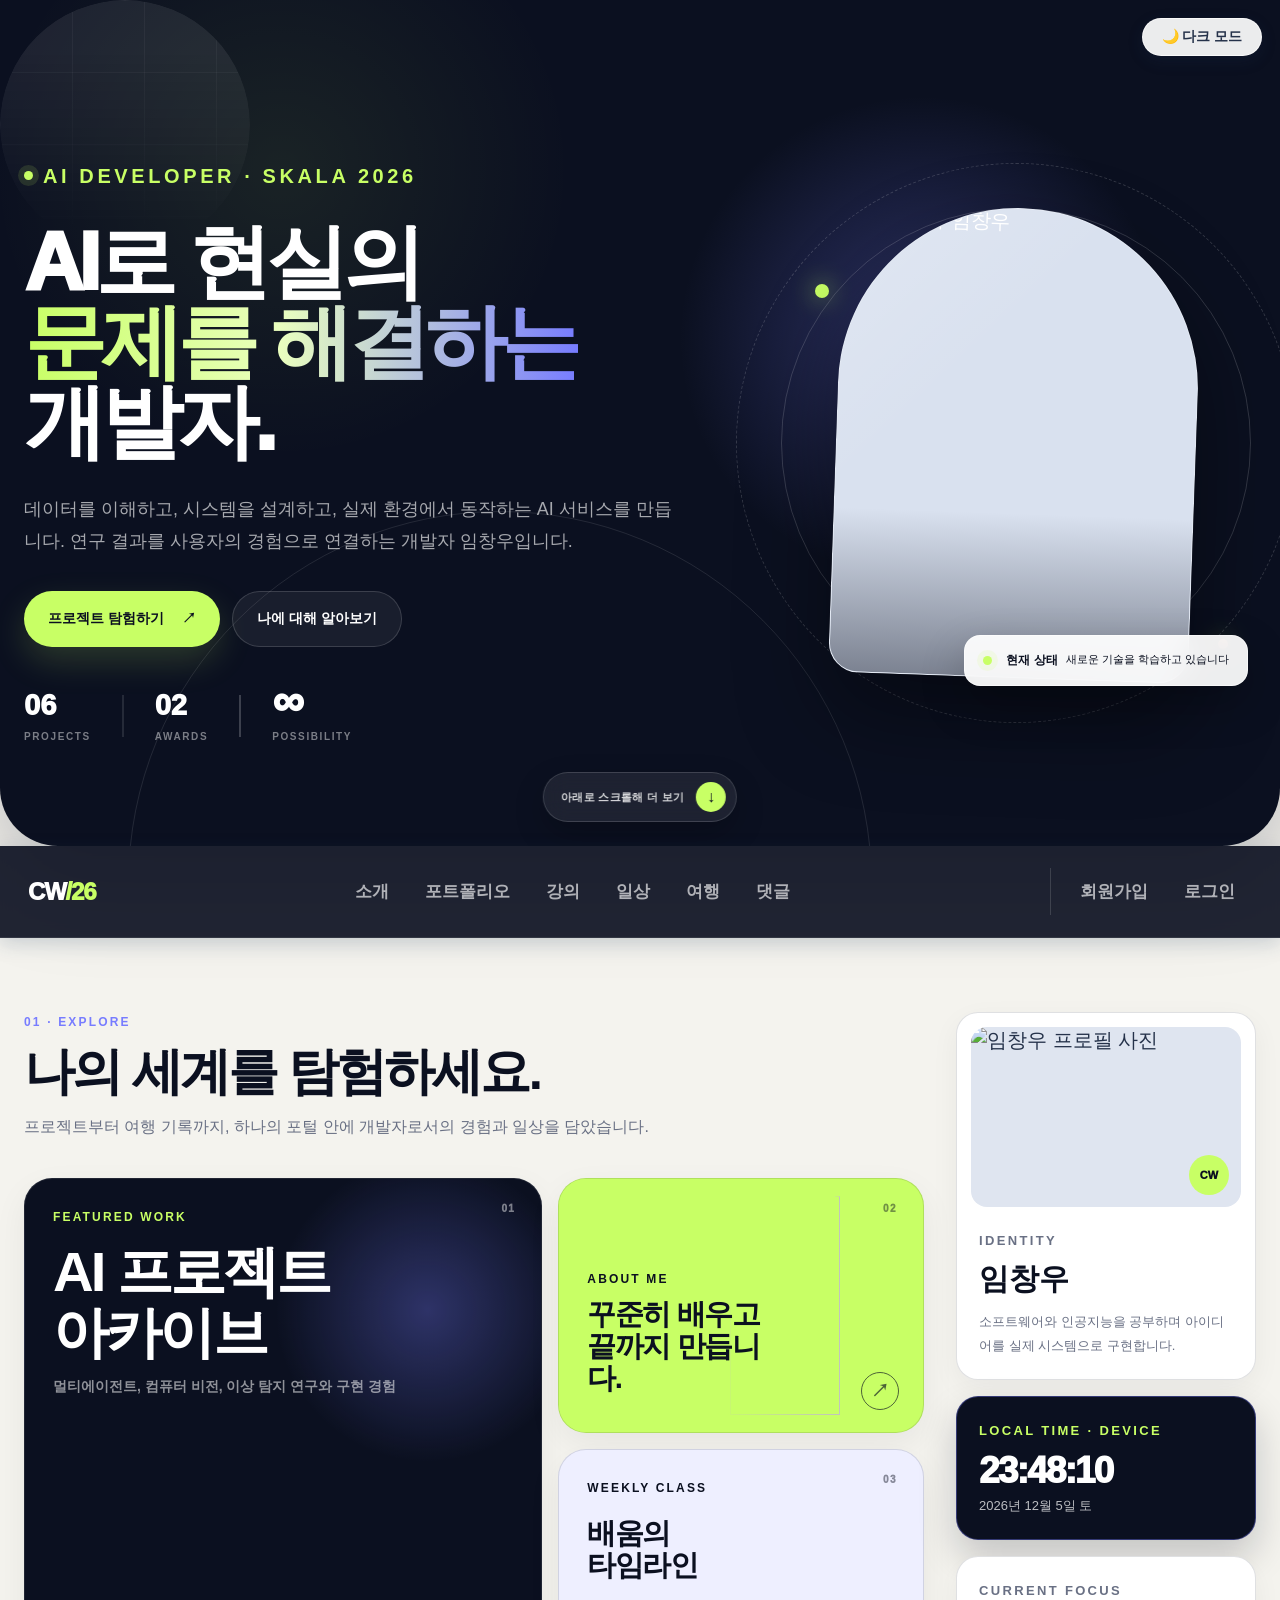
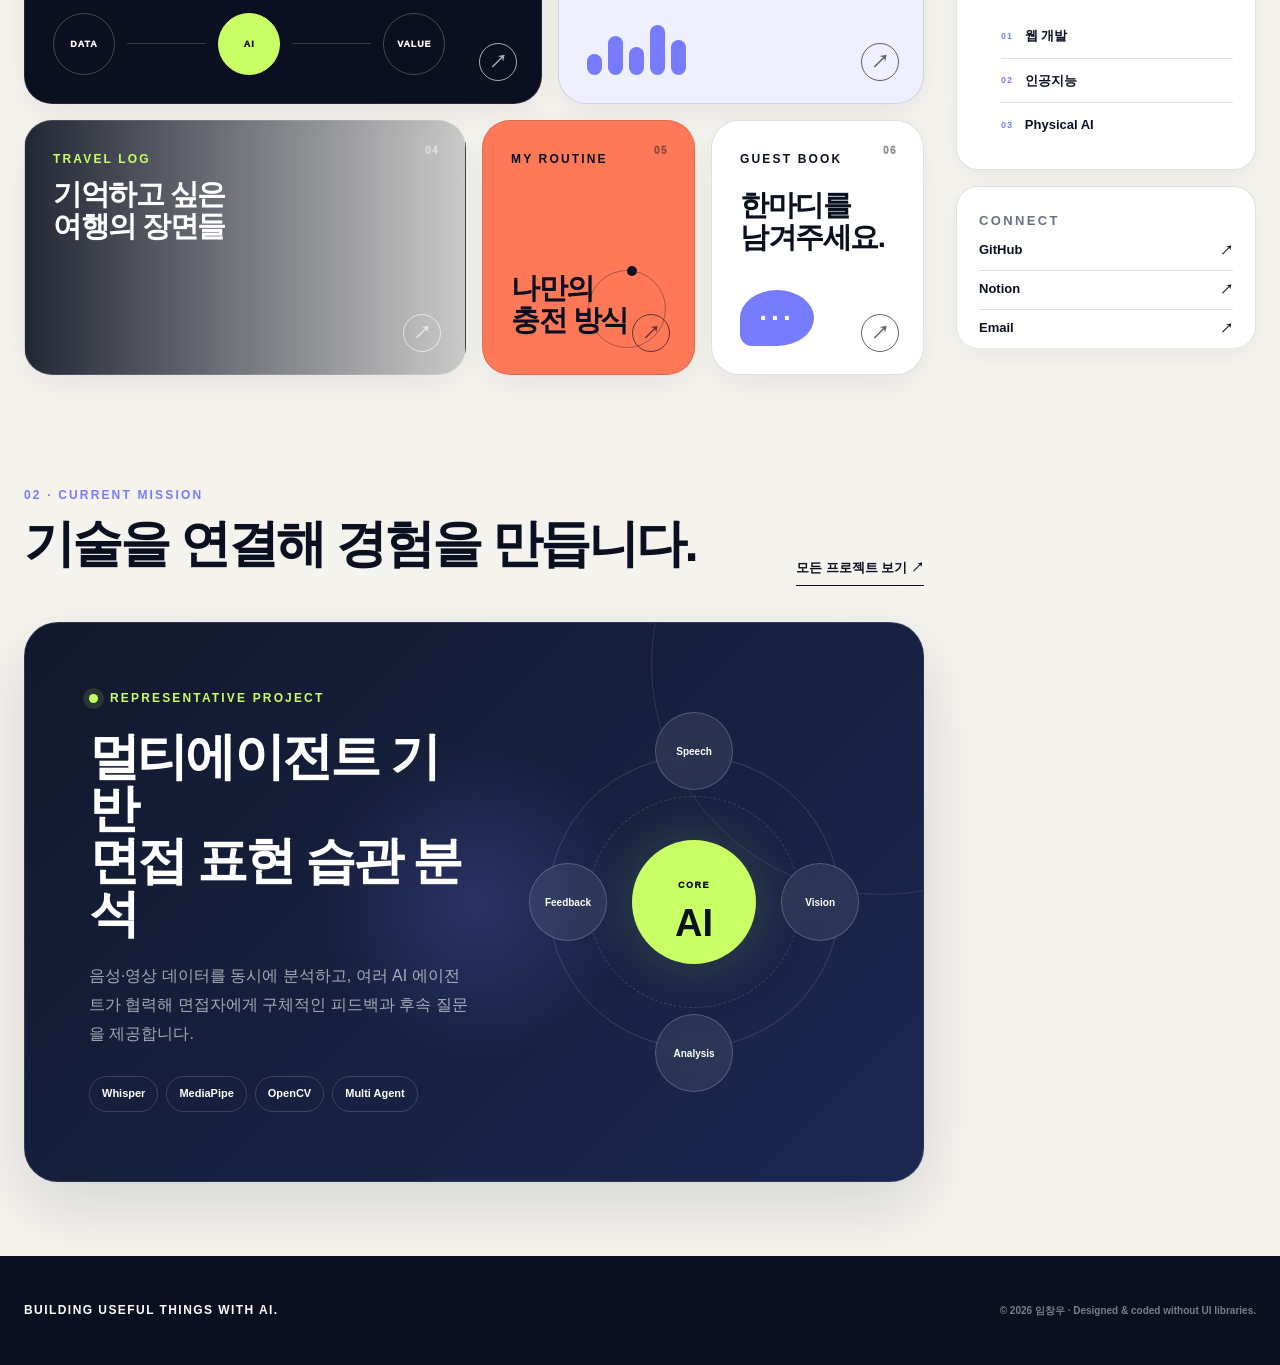
==== index.html @ 4e699758 "대대적인 디자인 수정" ====
<!DOCTYPE html>
<html lang="ko">
<head>
    <meta charset="UTF-8">
    <meta
        name="viewport"
        content="width=device-width, initial-scale=1.0"
    >

    <meta
        name="description"
        content="AI와 소프트웨어 기술로 현실의 문제를 해결하는 개발자 임창우의 개인 포털"
    >

    <title>임창우 | AI Developer Portal</title>

    <link rel="stylesheet" href="css/style.css">
    <link rel="stylesheet" href="css/showcase.css">
</head>

<body class="site-page home-page mission-home">
    <a class="skip-link" href="#mainContent">
        본문으로 바로가기
    </a>

    <div
        class="scroll-progress"
        id="scrollProgress"
        aria-hidden="true"
    ></div>

    <header class="mission-hero" id="top">
        <button
            type="button"
            id="themeToggleButton"
            class="theme-toggle-button"
            aria-label="다크 모드 전환"
        >
            🌙 다크 모드
        </button>

        <div class="mission-hero-grid">
            <div class="mission-hero-copy" data-reveal>
                <p class="mission-kicker">
                    <span class="status-dot" aria-hidden="true"></span>
                    AI Developer · SKALA 2026
                </p>

                <h1>
                    AI로 현실의<br>
                    <span>문제를 해결하는</span><br>
                    개발자.
                </h1>

                <p class="mission-hero-description">
                    데이터를 이해하고, 시스템을 설계하고,
                    실제 환경에서 동작하는 AI 서비스를 만듭니다.
                    연구 결과를 사용자의 경험으로 연결하는 개발자 임창우입니다.
                </p>

                <div class="mission-actions">
                    <a class="mission-button mission-button-primary" href="portfolio.html">
                        프로젝트 탐험하기
                        <span aria-hidden="true">↗</span>
                    </a>

                    <a class="mission-button mission-button-ghost" href="myProfile.html">
                        나에 대해 알아보기
                    </a>
                </div>

                <dl class="mission-metrics" aria-label="포트폴리오 주요 수치">
                    <div>
                        <dt>06</dt>
                        <dd>Projects</dd>
                    </div>
                    <div>
                        <dt>02</dt>
                        <dd>Awards</dd>
                    </div>
                    <div>
                        <dt>∞</dt>
                        <dd>Possibility</dd>
                    </div>
                </dl>
            </div>

            <figure class="mission-visual" data-reveal>
                <div class="orbit orbit-one" aria-hidden="true"></div>
                <div class="orbit orbit-two" aria-hidden="true"></div>

                <div class="mission-photo-frame">
                    <span class="photo-index" aria-hidden="true">CW / 26</span>
                    <img
                        src="media/myphoto.jpeg"
                        alt="AI 개발자 임창우"
                    >
                </div>

                <figcaption class="mission-status-card">
                    <span class="status-dot" aria-hidden="true"></span>
                    <span>
                        <strong>현재 상태</strong>
                        새로운 기술을 학습하고 있습니다
                    </span>
                </figcaption>
            </figure>
        </div>

        <a class="mission-scroll-cue" href="#mainContent">
            <span>아래로 스크롤해 더 보기</span>
            <i aria-hidden="true"></i>
        </a>
    </header>

    <nav class="mission-nav" aria-label="주요 페이지 메뉴">
        <a class="mission-brand" href="#top" aria-label="메인 화면으로 이동">
            CW<span>/26</span>
        </a>

        <div class="mission-nav-links">
            <a href="myProfile.html">소개</a>
            <a href="portfolio.html">포트폴리오</a>
            <a href="myClass.html">강의</a>
            <a href="myHoliday.html">일상</a>
            <a href="myTrip.html">여행</a>
            <a href="comments.html">댓글</a>
        </div>

        <div class="auth-menu">
            <a href="signUp.html" id="signupLink">
                회원가입
            </a>

            <a href="login.html" id="loginLink">
                로그인
            </a>

            <button type="button" id="logoutButton" hidden>
                로그아웃
            </button>
        </div>
    </nav>

    <div class="layout mission-layout" id="mainContent">
        <main class="main-content">
            <section class="mission-section" data-reveal>
                <div class="mission-section-heading">
                    <p class="section-label">01 · EXPLORE</p>
                    <h2>나의 세계를 탐험하세요.</h2>
                    <p>
                        프로젝트부터 여행 기록까지, 하나의 포털 안에
                        개발자로서의 경험과 일상을 담았습니다.
                    </p>
                </div>

                <div class="bento-grid">
                    <a
                        class="bento-card bento-project"
                        href="portfolio.html"
                        data-spotlight
                    >
                        <span class="bento-number">01</span>
                        <div>
                            <p class="bento-label">Featured Work</p>
                            <h3>AI 프로젝트<br>아카이브</h3>
                            <p>
                                멀티에이전트, 컴퓨터 비전,
                                이상 탐지 연구와 구현 경험
                            </p>
                        </div>

                        <div class="system-flow" aria-hidden="true">
                            <span>DATA</span>
                            <i></i>
                            <span>AI</span>
                            <i></i>
                            <span>VALUE</span>
                        </div>

                        <span class="bento-arrow" aria-hidden="true">↗</span>
                    </a>

                    <a
                        class="bento-card bento-profile"
                        href="myProfile.html"
                        data-spotlight
                    >
                        <span class="bento-number">02</span>
                        <img src="media/myphoto.jpeg" alt="" aria-hidden="true">
                        <div class="bento-profile-copy">
                            <p class="bento-label">About Me</p>
                            <h3>꾸준히 배우고<br>끝까지 만듭니다.</h3>
                        </div>
                        <span class="bento-arrow" aria-hidden="true">↗</span>
                    </a>

                    <a
                        class="bento-card bento-class"
                        href="myClass.html"
                        data-spotlight
                    >
                        <span class="bento-number">03</span>
                        <p class="bento-label">Weekly Class</p>
                        <h3>배움의<br>타임라인</h3>
                        <span class="mini-schedule" aria-hidden="true">
                            <i></i><i></i><i></i><i></i><i></i>
                        </span>
                        <span class="bento-arrow" aria-hidden="true">↗</span>
                    </a>

                    <a
                        class="bento-card bento-trip"
                        href="myTrip.html"
                        data-spotlight
                    >
                        <span class="bento-number">04</span>
                        <div>
                            <p class="bento-label">Travel Log</p>
                            <h3>기억하고 싶은<br>여행의 장면들</h3>
                        </div>
                        <span class="bento-arrow" aria-hidden="true">↗</span>
                    </a>

                    <a
                        class="bento-card bento-holiday"
                        href="myHoliday.html"
                        data-spotlight
                    >
                        <span class="bento-number">05</span>
                        <p class="bento-label">My Routine</p>
                        <h3>나만의<br>충전 방식</h3>
                        <span class="routine-orbit" aria-hidden="true"></span>
                        <span class="bento-arrow" aria-hidden="true">↗</span>
                    </a>

                    <a
                        class="bento-card bento-comments"
                        href="comments.html"
                        data-spotlight
                    >
                        <span class="bento-number">06</span>
                        <p class="bento-label">Guest Book</p>
                        <h3>한마디를<br>남겨주세요.</h3>
                        <span class="comment-bubble" aria-hidden="true">···</span>
                        <span class="bento-arrow" aria-hidden="true">↗</span>
                    </a>
                </div>
            </section>

            <section class="mission-section" data-reveal>
                <div class="mission-section-heading mission-heading-row">
                    <div>
                        <p class="section-label">02 · CURRENT MISSION</p>
                        <h2>기술을 연결해 경험을 만듭니다.</h2>
                    </div>

                    <a class="text-link" href="portfolio.html">
                        모든 프로젝트 보기 ↗
                    </a>
                </div>

                <article class="mission-project" data-spotlight>
                    <div class="mission-project-copy">
                        <div class="project-state">
                            <span class="status-dot" aria-hidden="true"></span>
                            REPRESENTATIVE PROJECT
                        </div>

                        <h3>멀티에이전트 기반<br>면접 표현 습관 분석</h3>

                        <p>
                            음성·영상 데이터를 동시에 분석하고,
                            여러 AI 에이전트가 협력해 면접자에게
                            구체적인 피드백과 후속 질문을 제공합니다.
                        </p>

                        <ul class="mission-tags" aria-label="사용 기술">
                            <li>Whisper</li>
                            <li>MediaPipe</li>
                            <li>OpenCV</li>
                            <li>Multi Agent</li>
                        </ul>
                    </div>

                    <div class="agent-map" aria-label="멀티에이전트 처리 과정">
                        <div class="agent-core">
                            <span>CORE</span>
                            <strong>AI</strong>
                        </div>
                        <div class="agent-node agent-speech">Speech</div>
                        <div class="agent-node agent-vision">Vision</div>
                        <div class="agent-node agent-analysis">Analysis</div>
                        <div class="agent-node agent-feedback">Feedback</div>
                    </div>
                </article>
            </section>
        </main>

        <aside class="sidebar mission-sidebar">
            <section class="identity-card" data-reveal>
                <div class="identity-top">
                    <img src="media/myphoto.jpeg" alt="임창우 프로필 사진">
                    <span class="identity-badge">CW</span>
                </div>
                <p class="section-label">IDENTITY</p>
                <h2>임창우</h2>
                <p>
                    소프트웨어와 인공지능을 공부하며
                    아이디어를 실제 시스템으로 구현합니다.
                </p>
            </section>

            <section id="loginUserInfo" class="login-status-card" hidden>
                <p class="section-label">SIGNED IN</p>
                <p>
                    <strong id="userEmail"></strong>님,<br>
                    다시 만나 반갑습니다.
                </p>
            </section>

            <section class="live-card" data-reveal>
                <p class="section-label">LOCAL TIME · DEVICE</p>
                <time id="missionClock" datetime="">--:--:--</time>
                <p id="missionDate">대한민국 광주광역시</p>
            </section>

            <section class="focus-card" data-reveal>
                <p class="section-label">CURRENT FOCUS</p>
                <ul>
                    <li><span>01</span> 웹 개발</li>
                    <li><span>02</span> 인공지능</li>
                    <li><span>03</span> Physical AI</li>
                </ul>
            </section>

            <section class="mission-links" data-reveal>
                <p class="section-label">CONNECT</p>
                <a
                    href="https://github.com/w-000000"
                    target="_blank"
                    rel="noopener noreferrer"
                >
                    GitHub <span aria-hidden="true">↗</span>
                </a>
                <a
                    href="https://www.notion.so/"
                    target="_blank"
                    rel="noopener noreferrer"
                >
                    Notion <span aria-hidden="true">↗</span>
                </a>
                <a href="mailto:cwoo6115@jbnu.ac.kr">
                    Email <span aria-hidden="true">↗</span>
                </a>
            </section>
        </aside>
    </div>

    <footer class="mission-footer">
        <p>BUILDING USEFUL THINGS WITH AI.</p>
        <p>
            <small>© 2026 임창우 · Designed &amp; coded without UI libraries.</small>
        </p>
    </footer>

    <script type="module" src="js/auth-menu.js"></script>
    <script type="module" src="js/theme.js"></script>
    <script src="js/showcase.js" defer></script>
</body>
</html>
---- css/style.css ----
/* 1. 기본 설정 */
* {
    box-sizing: border-box;
}

html {
    scroll-behavior: smooth;
}

body {
    margin: 0;
    font-size: 20px;
    color: #25324a;
    font-family: Arial, Helvetica, sans-serif;
    background: #eef4fb;
}

p, li, dt, dd {
    line-height: 1.8;
}

a {
    color: #315b91;
    font-weight: bold;
    text-decoration: none;
}

a:hover {
    color: #e06b45;
    text-decoration: underline;
}

img {
    display: block;
    max-width: 100%;
    height: auto;
}

audio, video {
    display: block;
    width: 100%;
}

figure {
    margin: 0;
}

figcaption {
    text-align: center;
}

/* 2. 모든 페이지 공통 디자인 */
.site-page {
    position: relative;
    min-height: 100vh;
    overflow-x: hidden;
    background:
    radial-gradient(circle at 10% 20%, rgba(146,184,226,.22), transparent 28%),
    radial-gradient(circle at 88% 32%, rgba(255,214,153,.16), transparent 25%),
    linear-gradient(180deg, #eef4fb, #f8fbff);
}

.site-page::before, .site-page::after {
    position: fixed;
    z-index: -1;
    content: "";
    border-radius: 50%;
    filter: blur(12px);
}

.site-page::before {
    top: 170px;
    left: -130px;
    width: 340px;
    height: 340px;
    background: rgba(76,126,184,.11);
}

.site-page::after {
    right: -110px;
    bottom: 100px;
    width: 300px;
    height: 300px;
    background: rgba(255,190,105,.1);
}

.site-page > header {
    position: relative;
    overflow: hidden;
    padding: 58px 20px 48px;
    color: white;
    text-align: center;
    background: linear-gradient(135deg, #284f80, #3e70a9 55%, #6b97c7);
}

.site-page > header::before, .site-page > header::after {
    position: absolute;
    content: "";
    border-radius: 50%;
}

.site-page > header::before {
    top: -90px;
    right: 8%;
    width: 250px;
    height: 250px;
    background: rgba(255,255,255,.08);
}

.site-page > header::after {
    bottom: -120px;
    left: 10%;
    width: 300px;
    height: 300px;
    border: 35px solid rgba(255,255,255,.06);
}

.site-page > header h1 {
    position: relative;
    z-index: 1;
    display: inline-block;
    margin: 0 0 14px;
    color: white;
    font-size: clamp(32px, 4vw, 50px);
    letter-spacing: 2px;
    transform: perspective(800px) rotateX(4deg) rotateY(-4deg);
    text-shadow: 2px 2px 0 rgba(18,54,96,.35), 4px 4px 0 rgba(18,54,96,.2), 7px 7px 16px rgba(18,54,96,.3);
}

.site-page > header p {
    position: relative;
    z-index: 1;
    max-width: 1000px;
    margin: 0 auto;
    color: rgba(255,255,255,.92);
    font-size: 21px;
}

.site-page > main {
    width: 1000px;
    max-width: calc(100% - 40px);
    margin: 45px auto;
    padding: 38px;
    background: rgba(255,255,255,.96);
    border: 1px solid rgba(157,183,211,.35);
    border-radius: 22px;
    box-shadow: 0 18px 45px rgba(43,83,128,.13);
}

.site-page section {
    margin-bottom: 40px;
}

.site-page section:last-child {
    margin-bottom: 0;
}

.site-page h2 {
    position: relative;
    overflow: hidden;
    margin-top: 0;
    padding: 14px 18px;
    color: #315b91;
    background: linear-gradient(90deg, #edf5ff, #f9fbff);
    border-left: 6px solid #3b6ea5;
    border-bottom: 1px solid #d6e2ef;
    border-radius: 8px;
}

.site-page h2::after {
    position: absolute;
    top: 0;
    right: -30px;
    width: 90px;
    height: 100%;
    content: "";
    background: rgba(82,133,187,.08);
    transform: skewX(-25deg);
}

.site-page h3 {
    color: #315b91;
}

.site-page hr {
    margin: 30px 0;
    border: 0;
    border-top: 1px solid #d5e0ec;
}

.site-page img {
    border-radius: 16px;
    box-shadow: 0 12px 28px rgba(34,73,117,.18);
}

.site-page > footer {
    margin-top: 45px;
    padding: 30px 20px;
    text-align: center;
    background: linear-gradient(135deg, #fff, #f1f6fb);
    border-top: 1px solid #cbd9e8;
}

/* 홈으로 돌아가기 버튼 */
footer a[href="index.html"] {
    position: fixed;
    top: 20px;
    left: 20px;
    z-index: 1000;
    padding: 10px 16px;
    color: white;
    background: #365f98;
    border-radius: 10px;
    box-shadow: 0 4px 12px rgba(51,85,130,.25);
}

footer a[href="index.html"]:hover {
    color: white;
    text-decoration: none;
    background: #284b7c;
}

/* 3. 메인 포털 */
.home-page {
    padding: 0;
}

.home-page > header {
    padding: 65px 20px 55px;
}

.home-page > header h1 {
    font-size: clamp(34px, 4vw, 56px);
}

.home-page > header p {
    margin-top: 18px;
    font-size: 20px;
}

.home-page > nav {
    position: sticky;
    top: 0;
    z-index: 100;
    margin: 0;
    padding: 15px 20px;
    text-align: center;
    background: rgba(40,79,128,.94);
    box-shadow: 0 6px 18px rgba(36,68,106,.18);
    backdrop-filter: blur(10px);
}

.home-page > nav a {
    display: inline-block;
    margin: 5px 12px;
    color: white;
}

.home-page .layout {
    display: grid;
    grid-template-columns: minmax(0, 2.4fr) minmax(320px, 1fr);
    align-items: start;
    gap: 32px;
    width: 1400px;
    max-width: calc(100% - 80px);
    margin: 50px auto;
}

.home-page .main-content, .home-page .sidebar {
    width: auto;
    margin: 0;
    padding: 38px;
    background: white;
    border: 1px solid rgba(157,183,211,.35);
    border-radius: 20px;
    box-shadow: 0 18px 45px rgba(43,83,128,.13);
}

.home-page .sidebar {
    position: sticky;
    top: 95px;
    padding: 30px;
}

.home-page .sidebar ul {
    padding-left: 22px;
}

.home-page .sidebar section {
    padding-bottom: 26px;
    border-bottom: 1px dashed #c8d7e6;
}

.home-page .sidebar section:last-child {
    padding-bottom: 0;
    border-bottom: 0;
}

.shortcut-list {
    display: flex;
    flex-wrap: wrap;
    gap: 18px;
    padding: 0;
    list-style: none;
}

.shortcut-list li {
    flex: 1 1 calc(50% - 18px);
}

.shortcut-list a {
    display: flex;
    align-items: center;
    justify-content: center;
    min-height: 76px;
    padding: 18px;
    color: #315b91;
    text-align: center;
    background: linear-gradient(145deg, #fff, #edf5fd);
    border: 1px solid #c9d9e9;
    border-radius: 12px;
    box-shadow: 0 8px 18px rgba(48,89,136,.09);
    transition: .25s;
}

.shortcut-list a:hover {
    color: #284f80;
    text-decoration: none;
    transform: translateY(-5px);
    box-shadow: 0 16px 28px rgba(43,83,128,.18);
}

.home-page article {
    padding: 22px;
    background: linear-gradient(135deg, #f9fbfe, #eef5fc);
    border: 1px solid #d8e4f0;
    border-radius: 14px;
}

.home-page figure img {
    width: 100%;
    max-height: 520px;
    object-fit: cover;
}

/* 4. 회원가입 */
.signup-page > main {
    width: 800px;
}

.signup-result-page > main {
    width: 700px;
}

.signup-result-page .link-list li {
    margin-bottom: 10px;
}

fieldset {
    margin-bottom: 25px;
    padding: 25px;
    background: #fbfdff;
    border: 1px solid #cbd9e8;
    border-radius: 14px;
    box-shadow: 0 5px 14px rgba(43,83,128,.06);
}

legend {
    padding: 0 10px;
    color: #365f98;
    font-size: 20px;
    font-weight: bold;
}

.form-group {
    margin-bottom: 20px;
}

.form-group:last-child {
    margin-bottom: 0;
}

label {
    display: block;
    margin: 12px 0 7px;
    font-weight: bold;
}

input, select, textarea {
    width: 100%;
    padding: 11px;
    color: #25324a;
    font: inherit;
    background: white;
    border: 1px solid #b8c9dc;
    border-radius: 8px;
}

input:focus, select:focus, textarea:focus {
    outline: 2px solid #92b8e2;
    border-color: #365f98;
    box-shadow: 0 0 0 4px rgba(146,184,226,.22);
}

input[type="checkbox"], input[type="radio"] {
    width: auto;
}

textarea {
    min-height: 120px;
    resize: vertical;
}

.inline-group {
    display: flex;
    flex-wrap: wrap;
    gap: 15px;
}

.inline-group label {
    display: inline-flex;
    align-items: center;
    gap: 6px;
    margin: 0;
    font-weight: normal;
}

.button-group {
    display: flex;
    justify-content: center;
    gap: 15px;
    margin-top: 30px;
}

button {
    min-width: 130px;
    padding: 12px 25px;
    color: white;
    font-size: 18px;
    font-weight: bold;
    background: #365f98;
    border: 0;
    border-radius: 9px;
    box-shadow: 0 7px 15px rgba(43,83,128,.18);
    cursor: pointer;
    transition: .2s;
}

button:hover {
    background: #284b7c;
    transform: translateY(-3px);
}

button[type="reset"] {
    color: #25324a;
    background: #dfe9f4;
}

/* 5. 여행 페이지 */
.trip-page > main {
    width: 1100px;
}


.trip-page .container {
    width: 100%;
    margin: 0 auto;
}

.trip-card {
    margin: 10px 0 0;
    padding: 12px 14px;
    color: #53647a;
    line-height: 1.7;
    background: #f5f9fd;
    border: 1px solid #d5e2ef;
    border-radius: 8px;
}

.audio-card, .video-card {
    padding: 25px;
    background: linear-gradient(145deg, #f8fbff, #edf5fd);
    border: 1px solid #d5e2ef;
    border-radius: 16px;
    box-shadow: 0 8px 20px rgba(43,83,128,.08);
}

.media-note, .video-card p {
    margin: 15px 0 0;
    color: #607089;
    text-align: center;
}

.trip-gallery {
    display: grid;
    grid-template-columns: repeat(3, minmax(0, 1fr));
    gap: 25px;
}

.trip-gallery figure {
    overflow: hidden;
    background: white;
    border: 1px solid #d5e2ef;
    border-radius: 18px;
    box-shadow: 0 10px 25px rgba(43,83,128,.12);
    transition: .25s;
}

.trip-gallery figure:hover {
    transform: translateY(-6px);
}

.trip-gallery img {
    width: 100%;
    height: 300px;
    object-fit: cover;
    border-radius: 0;
    box-shadow: none;
}

.trip-gallery figcaption {
    display: flex;
    flex-direction: column;
    gap: 6px;
    padding: 18px 20px;
    text-align: left;
}

.trip-gallery figcaption strong {
    color: #315b91;
    font-size: 21px;
}

.trip-page video {
    max-height: 650px;
    background: #111827;
    border-radius: 14px;
}

/* 6. 휴일 일과 */
.holiday-page > main {
    width: 1000px;
}

.holiday-page mark {
    padding: 3px 8px;
    color: white;
    background: rgba(255,211,105,.3);
    border-radius: 6px;
}

.holiday-nav {
    position: sticky;
    top: 0;
    z-index: 100;
    display: flex;
    justify-content: center;
    gap: 18px;
    padding: 15px 20px;
    background: rgba(40,79,128,.94);
    box-shadow: 0 6px 18px rgba(36,68,106,.18);
}

.holiday-nav a {
    padding: 9px 18px;
    color: white;
    border: 1px solid rgba(255,255,255,.3);
    border-radius: 20px;
}

.holiday-page main section {
    scroll-margin-top: 95px;
}

.routine-list {
    position: relative;
    display: grid;
    gap: 18px;
    margin-top: 22px;
}

.routine-list::before {
    position: absolute;
    top: 18px;
    bottom: 18px;
    left: 55px;
    width: 3px;
    content: "";
    background: linear-gradient(#5f8fc2, #b8cee5);
}

.routine-card {
    display: grid;
    grid-template-columns: 90px minmax(0, 1fr);
    gap: 22px;
    padding: 22px 24px;
    background: linear-gradient(145deg, #fff, #f3f8fd);
    border: 1px solid #d5e2ef;
    border-radius: 16px;
    box-shadow: 0 8px 20px rgba(43,83,128,.08);
}

.routine-card time, .timeline-item time {
    position: relative;
    z-index: 1;
    align-self: start;
    padding: 10px 8px;
    color: white;
    font-weight: bold;
    text-align: center;
    background: linear-gradient(145deg, #315f94, #5488bf);
    border: 4px solid #eef4fb;
    border-radius: 22px;
}

.routine-card h3, .routine-card p {
    margin-top: 0;
}

/* 7. 강의 시간표 */
.class-page > main {
    width: 1250px;
}

.table-card {
    margin-top: 24px;
    padding: 24px;
    background: linear-gradient(145deg, #fff, #f3f8fd);
    border: 1px solid #d5e2ef;
    border-radius: 18px;
    box-shadow: 0 12px 28px rgba(43,83,128,.12);
}

.table-scroll {
    overflow-x: auto;
}

.class-page table {
    width: 100%;
    min-width: 950px;
    border-collapse: collapse;
    table-layout: fixed;
    background: white;
}

.class-page caption {
    padding: 18px;
    color: #315b91;
    font-size: 23px;
    text-align: left;
    background: #edf5ff;
    border: 1px solid #cbdbea;
    border-bottom: 0;
}

.class-page th, .class-page td {
    padding: 17px 12px;
    line-height: 1.6;
    text-align: center;
    border: 1px solid #c9d8e7;
}

.class-page thead th {
    color: white;
    background: linear-gradient(145deg, #315f94, #4f83b9);
}

.class-page tbody th {
    width: 145px;
    color: #315b91;
    white-space: nowrap;
    background: #edf5fd;
}

.class-page tbody td {
    color: #40516a;
    font-weight: 600;
    background: #fbfdff;
}

.class-page tbody tr:nth-child(even) td {
    background: #f5f9fd;
}

.class-page tbody td:hover {
    color: #284f80;
    background: #e7f1fb;
}

.class-page .lunch-row th, .class-page .lunch-row td {
    color: #7c5a18;
    background: linear-gradient(90deg, #fff4cf, #ffedb2);
}

/* 8. 프로필 */
.profile-page > main {
    width: 1000px;
}

.profile-info-grid, .keyword-list {
    display: grid;
    grid-template-columns: repeat(2, minmax(0, 1fr));
    gap: 18px;
}

.profile-info-card {
    display: flex;
    align-items: center;
    gap: 18px;
    padding: 22px;
    background: linear-gradient(145deg, #fff, #f1f7fd);
    border: 1px solid #d4e1ee;
    border-radius: 16px;
    box-shadow: 0 8px 20px rgba(43,83,128,.08);
}

.profile-info-icon {
    display: grid;
    place-items: center;
    flex: 0 0 55px;
    height: 55px;
    font-size: 28px;
    background: #e5f0fb;
    border-radius: 50%;
}

.profile-info-card h3, .profile-info-card p {
    margin: 0;
}

.profile-timeline {
    position: relative;
    display: grid;
    gap: 20px;
    margin-top: 25px;
}

.profile-timeline::before {
    position: absolute;
    top: 20px;
    bottom: 20px;
    left: 60px;
    width: 3px;
    content: "";
    background: linear-gradient(#3f73aa, #b9cee3);
}

.timeline-item {
    display: grid;
    grid-template-columns: 100px minmax(0, 1fr);
    gap: 24px;
    padding: 22px;
    background: linear-gradient(145deg, #fff, #f4f8fc);
    border: 1px solid #d6e2ee;
    border-radius: 16px;
    box-shadow: 0 8px 20px rgba(43,83,128,.08);
}

.timeline-item h3, .timeline-item p {
    margin-top: 0;
}

.profile-card-list {
    display: grid;
    grid-template-columns: repeat(2, minmax(0, 1fr));
    gap: 15px;
    padding: 0;
    list-style: none;
}

.profile-card-list li, .profile-goal-list li, .keyword-list > div {
    padding: 18px;
    background: #f6faff;
    border: 1px solid #d5e2ef;
    border-radius: 12px;
}

.profile-card-list li {
    text-align: center;
}

.profile-goal-list {
    display: grid;
    gap: 12px;
    padding-left: 25px;
}

.profile-goal-list li {
    border-left: 4px solid #6f9dcc;
}

.keyword-list dt {
    margin-bottom: 10px;
    color: #315b91;
    font-size: 21px;
    font-weight: bold;
}

.keyword-list dd {
    margin: 0;
}

/* 9. 반응형 */
@media (min-width: 1500px) {
    .home-page .layout {
        width: 1500px;
    }

}

@media (max-width: 1000px) {
    .home-page .layout {
        grid-template-columns: 1fr;
        max-width: calc(100% - 40px);
    }

    .home-page .sidebar {
        position: static;
    }

    .trip-gallery {
        grid-template-columns: repeat(2, minmax(0, 1fr));
    }
}

/* 10. 포트폴리오 페이지 */
.portfolio-page > main {
    width: 1200px;
}

.portfolio-nav {
    position: sticky;
    top: 0;
    z-index: 100;
    display: flex;
    justify-content: center;
    gap: 12px;
    padding: 15px;
    background: rgba(40, 79, 128, 0.94);
    box-shadow: 0 6px 18px rgba(36, 68, 106, 0.18);
}

.portfolio-nav a {
    padding: 9px 18px;
    color: white;
    border: 1px solid rgba(255, 255, 255, 0.3);
    border-radius: 20px;
}

.portfolio-nav a:hover {
    color: white;
    text-decoration: none;
    background: rgba(255, 255, 255, 0.16);
}

.portfolio-page section {
    scroll-margin-top: 90px;
}

.portfolio-intro,
.goal-message {
    padding: 25px;
    background: linear-gradient(145deg, #ffffff, #f2f7fc);
    border: 1px solid #d5e2ef;
    border-radius: 16px;
}

.portfolio-intro p,
.goal-message p {
    margin: 0 0 15px;
}

.portfolio-intro p:last-child,
.goal-message p:last-child {
    margin-bottom: 0;
}

.project-grid {
    display: grid;
    grid-template-columns: repeat(2, minmax(0, 1fr));
    gap: 22px;
}

.project-card {
    padding: 25px;
    background: linear-gradient(145deg, #ffffff, #f4f8fc);
    border: 1px solid #d5e2ef;
    border-radius: 18px;
    box-shadow: 0 10px 24px rgba(43, 83, 128, 0.1);
    transition: transform 0.25s, box-shadow 0.25s;
}

.project-card:hover {
    transform: translateY(-5px);
    box-shadow: 0 17px 30px rgba(43, 83, 128, 0.16);
}

.featured-project {
    grid-column: 1 / -1;
    border-top: 5px solid #3e70a9;
}

.project-heading {
    display: flex;
    align-items: flex-start;
    gap: 15px;
    margin-bottom: 16px;
}

.project-heading h3 {
    margin: 0 0 5px;
}

.project-icon {
    display: grid;
    place-items: center;
    flex: 0 0 52px;
    height: 52px;
    font-size: 27px;
    background: #e6f0fa;
    border-radius: 50%;
}

.project-category {
    margin: 0;
    color: #728096;
    font-size: 16px;
}

.project-card h4 {
    margin-bottom: 7px;
    color: #315b91;
}

.project-card ul {
    padding-left: 22px;
}

.project-tags {
    display: flex;
    flex-wrap: wrap;
    gap: 8px;
    margin-top: 20px;
}

.project-tags span {
    padding: 6px 11px;
    color: #315b91;
    font-size: 15px;
    font-weight: bold;
    background: #e7f1fb;
    border-radius: 15px;
}

.skill-grid {
    display: grid;
    grid-template-columns: repeat(2, minmax(0, 1fr));
    gap: 20px;
}

.skill-card {
    padding: 22px;
    background: #f8fbff;
    border: 1px solid #d5e2ef;
    border-radius: 15px;
}

.skill-card h3 {
    margin-top: 0;
}

.skill-card ul {
    display: grid;
    gap: 10px;
    padding: 0;
    list-style: none;
}

.skill-card li {
    display: flex;
    justify-content: space-between;
    padding: 11px 13px;
    background: white;
    border: 1px solid #dce7f1;
    border-radius: 8px;
}

.skill-card li span {
    color: white;
    font-size: 15px;
    font-weight: bold;
    background: #4e80b5;
    border-radius: 10px;
    padding: 1px 9px;
}

.award-list {
    display: grid;
    gap: 18px;
}

.award-card {
    display: flex;
    align-items: center;
    gap: 20px;
    padding: 22px;
    background: linear-gradient(145deg, #fffdf5, #fff8dc);
    border: 1px solid #ebd79d;
    border-radius: 16px;
}

.award-icon {
    font-size: 38px;
}

.award-card h3 {
    margin: 0 0 6px;
}

.award-card p {
    margin: 0 0 5px;
}

.award-card time {
    color: #7b6b46;
    font-size: 16px;
}

.project-button-area {
    margin-top: 20px;
}

.paper-button {
    display: inline-block;
    padding: 11px 18px;
    color: white;
    background: #365f98;
    border-radius: 9px;
    box-shadow: 0 6px 14px rgba(43, 83, 128, 0.18);
    transition: 0.2s;
}

.paper-button:hover {
    color: white;
    text-decoration: none;
    background: #284b7c;
    transform: translateY(-2px);
}

/* 11. 전체 페이지 모바일 반응형 */
@media (max-width: 786px) {
    /* 공통 영역 */
    .site-page > header {
        padding: 42px 18px 35px;
    }

    .site-page > header h1 {
        font-size: 32px;
        letter-spacing: 1px;
        transform: none;
    }

    .site-page > header p {
        font-size: 17px;
    }

    .site-page > main {
        width: auto;
        max-width: calc(100% - 24px);
        margin: 24px auto;
        padding: 22px;
        border-radius: 16px;
    }

    .site-page h2 {
        padding: 12px 14px;
        font-size: 22px;
    }

    /* 메인 페이지 메뉴 */
    .home-page > nav {
        display: flex;
        flex-wrap: wrap;
        justify-content: center;
        gap: 8px;
        padding: 12px;
    }

    .home-page > nav a {
        margin: 0;
        padding: 8px 12px;
        font-size: 16px;
    }

    /* 메인과 사이드바를 1열로 변경 */
    .home-page .layout {
        grid-template-columns: 1fr;
        gap: 24px;
        max-width: calc(100% - 24px);
        margin: 24px auto;
    }

    .home-page .main-content,
    .home-page .sidebar {
        padding: 22px;
    }

    .home-page .sidebar {
        position: static;
    }

    /* 바로가기 메뉴를 1열로 변경 */
    .shortcut-list {
        flex-direction: column;
    }

    .shortcut-list li {
        flex-basis: 100%;
        width: 100%;
    }

    .shortcut-list a {
        min-height: 65px;
    }

    /* 여행 앨범 1열 */
    .trip-gallery {
        grid-template-columns: 1fr;
    }

    .trip-gallery img {
        height: 240px;
    }

    .audio-card,
    .video-card {
        padding: 16px;
    }

    /* 프로필 카드 1열 */
    .profile-info-grid,
    .profile-card-list,
    .keyword-list {
        grid-template-columns: 1fr;
    }

    /* 프로필 타임라인 */
    .profile-timeline::before,
    .routine-list::before {
        display: none;
    }

    .timeline-item,
    .routine-card {
        grid-template-columns: 1fr;
        gap: 12px;
    }

    .timeline-item time,
    .routine-card time {
        width: fit-content;
        border-width: 0;
    }

    /* 회원가입 */
    fieldset {
        padding: 18px;
    }

    .inline-group {
        flex-direction: column;
        gap: 10px;
    }

    .button-group {
        flex-direction: column;
    }

    button {
        width: 100%;
    }

    /* 강의 시간표 */
    .table-card {
        padding: 14px;
    }

    .table-scroll {
        overflow-x: auto;
    }

    .class-page table {
        min-width: 900px;
    }

    /* 휴일 메뉴 */
    .holiday-nav {
        flex-wrap: wrap;
        gap: 8px;
        padding: 10px;
    }

    .holiday-nav a {
        padding: 7px 11px;
        font-size: 15px;
    }

    /* 포트폴리오 */
    .portfolio-nav {
        flex-wrap: wrap;
        gap: 8px;
        padding: 10px;
    }

    .portfolio-nav a {
        padding: 7px 11px;
        font-size: 15px;
    }

    .project-grid,
    .skill-grid {
        grid-template-columns: 1fr;
    }

    .featured-project {
        grid-column: auto;
    }

    .project-heading {
        align-items: flex-start;
    }

    .award-card {
        align-items: flex-start;
    }

    /* 홈 버튼 크기 조절 */
    footer a[href="index.html"] {
        top: 10px;
        left: 10px;
        padding: 8px 11px;
        font-size: 15px;
    }
}

/* 아주 작은 스마트폰 */
@media (max-width: 480px) {
    .site-page > header h1 {
        font-size: 27px;
    }

    .site-page > main {
        max-width: calc(100% - 16px);
        padding: 17px;
    }

    .home-page .layout {
        max-width: calc(100% - 16px);
    }

    .home-page .main-content,
    .home-page .sidebar {
        padding: 17px;
    }

    .project-heading {
        flex-direction: column;
    }

    .award-card {
        flex-direction: column;
    }

    .trip-gallery img {
        height: 210px;
    }
}

.auth-menu {
    display: inline-flex;
    align-items: center;
    gap: 10px;
}

.auth-menu button {
    width: auto;
    margin: 0;
    padding: 9px 14px;
    color: white;
    font: inherit;
    background: #365f98;
    border: none;
    border-radius: 8px;
    cursor: pointer;
}

.auth-menu button:hover {
    background: #284b7c;
}

.auth-menu button:disabled {
    cursor: wait;
    opacity: 0.7;
}

[hidden] {
    display: none !important;
}

/* 12. 댓글 게시판 */
.comments-page > main {
    width: 900px;
}

.comment-login-guide {
    padding: 20px;
    text-align: center;
    background: #fff6d9;
    border: 1px solid #ead28d;
    border-radius: 12px;
}

.comment-login-guide a {
    margin-left: 8px;
}

.comment-form-footer,
.comment-list-heading,
.comment-card-header,
.comment-author-area,
.comment-date-area,
.comment-actions,
.comment-edit-buttons {
    display: flex;
    align-items: center;
}

.comment-form-footer,
.comment-list-heading,
.comment-card-header {
    justify-content: space-between;
}

.comment-form-footer,
.comment-list-heading {
    gap: 20px;
}

.comment-card-header {
    gap: 15px;
    margin-bottom: 12px;
}

.comment-author-area {
    flex-wrap: wrap;
    gap: 8px;
}

.comment-date-area {
    gap: 7px;
}

.comment-actions {
    gap: 4px;
    margin: 0;
}

.comment-edit-buttons {
    justify-content: flex-end;
    gap: 6px;
}

#characterCount {
    color: #607089;
    font-size: 15px;
}

.comment-list-heading h2 {
    flex: 1;
}

#commentCount {
    padding: 7px 13px;
    color: #315b91;
    font-weight: bold;
    background: #e7f1fb;
    border-radius: 20px;
}

.comment-list {
    display: grid;
    gap: 16px;
}

.comment-card {
    padding: 20px 22px;
    background: linear-gradient(145deg, #ffffff, #f4f8fc);
    border: 1px solid #d5e2ef;
    border-radius: 14px;
    box-shadow: 0 7px 18px rgba(43, 83, 128, 0.08);
}

.comment-card-header strong,
.comment-author-area > strong {
    color: #315b91;
}

.comment-card-header time {
    color: #728096;
    font-size: 14px;
}

.comment-card p {
    margin: 0;
    white-space: pre-wrap;
    overflow-wrap: anywhere;
}

.comment-empty,
.comment-loading,
.comment-error {
    padding: 30px;
    text-align: center;
    background: #f5f9fd;
    border: 1px dashed #b8cbe0;
    border-radius: 12px;
}

.comment-error {
    color: #c0392b;
}

.comment-edited {
    padding: 2px 6px;
    color: #607089;
    font-size: 11px;
    background: #edf3f9;
    border-radius: 9px;
}

.comment-actions button {
    width: auto;
    min-width: 0;
    margin: 0;
    padding: 3px 8px;
    font-size: 11px;
    line-height: 1.4;
    border-radius: 5px;
    box-shadow: none;
    transform: none;
}

.comment-edit-button,
.comment-save-button {
    color: white;
    background: #365f98;
}

.comment-edit-button:hover,
.comment-save-button:hover {
    background: #284b7c;
    transform: none;
}

.comment-delete-button {
    color: white;
    background: #c94b45;
}

.comment-delete-button:hover {
    background: #a93631;
    transform: none;
}

.comment-cancel-button {
    color: #25324a;
    background: #dfe9f4;
}

.comment-cancel-button:hover {
    color: #25324a;
    background: #cbd9e8;
}

.comment-edit-area {
    display: grid;
    gap: 10px;
    margin-top: 12px;
}

.comment-edit-input {
    min-height: 100px;
}

.comment-edit-count {
    color: #607089;
    font-size: 13px;
    text-align: right;
}

.comment-edit-buttons button {
    width: auto;
    min-width: 60px;
    margin: 0;
    padding: 6px 12px;
    font-size: 13px;
    border-radius: 6px;
    box-shadow: none;
}

@media (max-width: 650px) {
    .comment-form-footer,
    .comment-card-header {
        align-items: stretch;
        flex-direction: column;
    }

    .comment-form-footer button {
        width: 100%;
    }

    .comment-author-area {
        gap: 6px;
    }

    .comment-date-area {
        align-items: flex-end;
        flex-direction: column;
    }

    .comment-actions,
    .comment-edit-buttons {
        width: auto;
    }

    .comment-actions button,
    .comment-edit-buttons button {
        flex: none;
        width: auto;
    }
}

/* 13. 메인 페이지 다크 모드 버튼 */
.theme-toggle-button {
    position: fixed;
    top: 18px;
    right: 18px;
    z-index: 2000;
    width: auto;
    min-width: 120px;
    margin: 0;
    padding: 9px 14px;
    color: #25324a;
    font-size: 14px;
    font-weight: bold;
    background: rgba(255, 255, 255, 0.92);
    border: 1px solid rgba(255, 255, 255, 0.7);
    border-radius: 20px;
    box-shadow: 0 5px 15px rgba(24, 52, 84, 0.2);
    cursor: pointer;
    backdrop-filter: blur(8px);
    transition:
        background 0.2s,
        color 0.2s,
        transform 0.2s;
}

.theme-toggle-button:hover {
    color: #25324a;
    background: white;
    transform: translateY(-2px);
}

/* 모든 페이지 다크 모드 */
html.dark-mode,
html.dark-mode body {
    min-height: 100%;
    color: #e4eaf2;
    background: #111827;
}

html.dark-mode .site-page {
    color: #e4eaf2;
    background:
        radial-gradient(
            circle at 10% 20%,
            rgba(62, 112, 169, 0.18),
            transparent 28%
        ),
        radial-gradient(
            circle at 88% 32%,
            rgba(224, 107, 69, 0.1),
            transparent 25%
        ),
        linear-gradient(
            180deg,
            #111827,
            #172033
        );
}

html.dark-mode .site-page::before {
    background: rgba(82, 133, 187, 0.08);
}

html.dark-mode .site-page::after {
    background: rgba(224, 107, 69, 0.06);
}

/* 헤더 */
html.dark-mode .site-page > header {
    background:
        linear-gradient(
            135deg,
            #172b46,
            #24476f 55%,
            #315f8d
        );
}

/* 내비게이션 */
html.dark-mode .home-page > nav,
html.dark-mode .holiday-nav,
html.dark-mode .portfolio-nav {
    background: rgba(20, 36, 58, 0.96);
}

/* 공통 콘텐츠 박스 */
html.dark-mode .site-page > main,
html.dark-mode .home-page .main-content,
html.dark-mode .home-page .sidebar {
    color: #e4eaf2;
    background: #1d2939;
    border-color: #34465d;
    box-shadow:
        0 18px 45px
        rgba(0, 0, 0, 0.28);
}

/* 제목 */
html.dark-mode .site-page h2 {
    color: #b9d8f7;
    background:
        linear-gradient(
            90deg,
            #24364d,
            #1e2c3f
        );
    border-left-color: #6f9dcc;
    border-bottom-color: #3b4e66;
}

html.dark-mode .site-page h3,
html.dark-mode .site-page h4 {
    color: #b9d8f7;
}

/* 일반 텍스트 */
html.dark-mode .site-page p,
html.dark-mode .site-page li,
html.dark-mode .site-page dt,
html.dark-mode .site-page dd,
html.dark-mode .site-page label,
html.dark-mode .site-page figcaption,
html.dark-mode .site-page small {
    color: #d8e1ec;
}

/* 링크 */
html.dark-mode .site-page a {
    color: #9bc8f4;
}

html.dark-mode .site-page a:hover {
    color: #ff9a76;
}

/* 바로가기 메뉴 */
html.dark-mode .shortcut-list a {
    color: #b9d8f7;
    background:
        linear-gradient(
            145deg,
            #24364d,
            #1b293b
        );
    border-color: #40566f;
}

html.dark-mode .shortcut-list a:hover {
    color: white;
    background:
        linear-gradient(
            145deg,
            #2d4562,
            #22364d
        );
}

/* 공통 카드 */
html.dark-mode .home-page article,
html.dark-mode .profile-info-card,
html.dark-mode .timeline-item,
html.dark-mode .routine-card,
html.dark-mode .trip-gallery figure,
html.dark-mode .audio-card,
html.dark-mode .video-card,
html.dark-mode .table-card,
html.dark-mode .project-card,
html.dark-mode .skill-card,
html.dark-mode .comment-card,
html.dark-mode fieldset {
    color: #d8e1ec;
    background:
        linear-gradient(
            145deg,
            #24364d,
            #1d2c40
        );
    border-color: #3e526a;
}

/* 입력창 */
html.dark-mode input,
html.dark-mode select,
html.dark-mode textarea {
    color: #e4eaf2;
    background: #162235;
    border-color: #40556f;
}

html.dark-mode input::placeholder,
html.dark-mode textarea::placeholder {
    color: #8fa1b6;
}

/* 댓글 안내 및 빈 목록 */
html.dark-mode .comment-login-guide,
html.dark-mode .comment-empty,
html.dark-mode .comment-loading,
html.dark-mode .comment-error {
    background: #202f43;
    border-color: #40566f;
}

/* 표 */
html.dark-mode .class-page table {
    background: #1d2939;
}

html.dark-mode .class-page tbody td {
    color: #d8e1ec;
    background: #1d2939;
}

html.dark-mode .class-page tbody tr:nth-child(even) td {
    background: #233247;
}

html.dark-mode .class-page tbody th {
    color: #b9d8f7;
    background: #26384d;
}

/* 푸터 */
html.dark-mode .site-page > footer {
    color: #d8e1ec;
    background:
        linear-gradient(
            135deg,
            #1b293b,
            #152234
        );
    border-top-color: #33475f;
}

/* 다크 모드 버튼 */
html.dark-mode .theme-toggle-button {
    color: #f1f5f9;
    background: rgba(30, 41, 59, 0.92);
    border-color: #52657d;
}

html.dark-mode .theme-toggle-button:hover {
    color: white;
    background: #26384d;
}

/* 모바일 */
@media (max-width: 650px) {
    .theme-toggle-button {
        top: 10px;
        right: 10px;
        min-width: 0;
        padding: 7px 10px;
        font-size: 12px;
    }
}
/* 다크 모드에서 남아 있는 밝은 카드들 */
html.dark-mode .profile-card-list li,
html.dark-mode .profile-goal-list li,
html.dark-mode .keyword-list > div,
html.dark-mode .portfolio-intro,
html.dark-mode .goal-message,
html.dark-mode .skill-card li,
html.dark-mode .trip-card,
html.dark-mode .trip-gallery figcaption,
html.dark-mode .comment-login-guide,
html.dark-mode .comment-empty,
html.dark-mode .comment-loading,
html.dark-mode .comment-error {
    color: #d8e1ec;
    background: #24364d;
    border-color: #40566f;
}

/* 카드 안 제목 */
html.dark-mode .profile-card-list strong,
html.dark-mode .profile-goal-list strong,
html.dark-mode .keyword-list dt,
html.dark-mode .skill-card h3,
html.dark-mode .trip-gallery figcaption strong,
html.dark-mode .portfolio-intro strong,
html.dark-mode .goal-message strong {
    color: #b9d8f7;
}

/* 프로필 설명 카드 */
html.dark-mode .profile-info-card,
html.dark-mode .timeline-item,
html.dark-mode .routine-card {
    color: #d8e1ec;
    background:
        linear-gradient(
            145deg,
            #24364d,
            #1d2c40
        );
    border-color: #3e526a;
}

/* 포트폴리오 기술 목록 */
html.dark-mode .skill-card {
    color: #d8e1ec;
    background: #1f3045;
    border-color: #40566f;
}

html.dark-mode .skill-card li {
    color: #d8e1ec;
    background: #26394f;
    border-color: #455b73;
}

html.dark-mode .skill-card li span {
    color: white;
    background: #4e80b5;
}

/* 여행 카드 */
html.dark-mode .trip-gallery figure {
    background: #1f3045;
    border-color: #40566f;
}

html.dark-mode .trip-gallery figcaption {
    background: #24364d;
}

html.dark-mode .trip-gallery figcaption span,
html.dark-mode .trip-gallery figcaption p {
    color: #d8e1ec;
}

/* 자기소개, 목표 문단 */
html.dark-mode .portfolio-intro,
html.dark-mode .goal-message {
    background:
        linear-gradient(
            145deg,
            #24364d,
            #1d2c40
        );
}

html.dark-mode .portfolio-intro p,
html.dark-mode .goal-message p {
    color: #d8e1ec;
}

/* 수상 카드 */
html.dark-mode .award-card {
    color: #f4e7bd;
    background:
        linear-gradient(
            145deg,
            #3b3320,
            #2f2a1d
        );
    border-color: #6f6037;
}

html.dark-mode .award-card h3 {
    color: #f6d982;
}

html.dark-mode .award-card p,
html.dark-mode .award-card time {
    color: #e7d9a8;
}

/* 입력창이나 흰색 박스 안 글자 */
html.dark-mode input,
html.dark-mode select,
html.dark-mode textarea {
    color: #e4eaf2;
    background: #162235;
    border-color: #40556f;
}

html.dark-mode input::placeholder,
html.dark-mode textarea::placeholder {
    color: #8799ae;
}

/* 목록 번호와 일반 텍스트 */
html.dark-mode ol,
html.dark-mode ul,
html.dark-mode li,
html.dark-mode dd {
    color: #d8e1ec;
}
---- css/showcase.css ----
/*
 * Showcase layer
 * 메인과 포트폴리오의 첫인상을 강화하는 독립 스타일시트입니다.
 * 외부 폰트, 아이콘, UI 라이브러리를 사용하지 않습니다.
 */

:root {
    --mission-ink: #0b1020;
    --mission-ink-soft: #151d34;
    --mission-paper: #f4f3ee;
    --mission-card: #ffffff;
    --mission-line: rgba(11, 16, 32, 0.13);
    --mission-muted: #697084;
    --mission-violet: #777cff;
    --mission-lime: #c8ff65;
    --mission-orange: #ff7958;
    --mission-shadow: 0 26px 70px rgba(11, 16, 32, 0.13);
}

html.dark-mode {
    --mission-paper: #0d1220;
    --mission-card: #151d30;
    --mission-line: rgba(255, 255, 255, 0.13);
    --mission-muted: #a9b0c2;
    --mission-shadow: 0 26px 70px rgba(0, 0, 0, 0.28);
}

.skip-link {
    position: fixed;
    top: 12px;
    left: 50%;
    z-index: 10000;
    padding: 10px 18px;
    color: var(--mission-ink);
    background: var(--mission-lime);
    border-radius: 999px;
    transform: translate(-50%, -180%);
    transition: transform 0.2s;
}

.skip-link:focus {
    transform: translate(-50%, 0);
}

.scroll-progress {
    position: fixed;
    top: 0;
    left: 0;
    z-index: 5000;
    width: 0;
    height: 4px;
    background: linear-gradient(
        90deg,
        var(--mission-lime),
        var(--mission-violet),
        var(--mission-orange)
    );
    box-shadow: 0 0 18px rgba(200, 255, 101, 0.45);
}

/* 메인 히어로 */
.mission-home {
    background: var(--mission-paper);
}

.mission-home .mission-hero {
    position: relative;
    display: grid;
    min-height: 94vh;
    padding: 110px max(24px, calc((100vw - 1380px) / 2)) 70px;
    overflow: hidden;
    color: white;
    text-align: left;
    background:
        radial-gradient(
            circle at 72% 40%,
            rgba(119, 124, 255, 0.32),
            transparent 23%
        ),
        radial-gradient(
            circle at 22% 20%,
            rgba(200, 255, 101, 0.08),
            transparent 24%
        ),
        var(--mission-ink);
    border-radius: 0 0 58px 58px;
    box-shadow: 0 38px 90px rgba(11, 16, 32, 0.25);
    isolation: isolate;
}

.mission-home .mission-hero::before {
    position: absolute;
    inset: 0;
    z-index: -2;
    content: "";
    background-image:
        linear-gradient(rgba(255, 255, 255, 0.045) 1px, transparent 1px),
        linear-gradient(90deg, rgba(255, 255, 255, 0.045) 1px, transparent 1px);
    background-size: 72px 72px;
    mask-image: linear-gradient(to bottom, black 20%, transparent 93%);
}

.mission-home .mission-hero::after {
    position: absolute;
    right: -8vw;
    bottom: -32vw;
    z-index: -1;
    width: 58vw;
    height: 58vw;
    content: "";
    background: transparent;
    border: 1px solid rgba(255, 255, 255, 0.1);
    border-radius: 50%;
}

.mission-hero-grid {
    display: grid;
    grid-template-columns: minmax(0, 1.15fr) minmax(360px, 0.85fr);
    align-items: center;
    gap: clamp(48px, 8vw, 130px);
    width: 100%;
    max-width: 1380px;
    margin: auto;
}

.mission-kicker,
.section-label,
.bento-label,
.project-state {
    margin: 0;
    font-size: 12px;
    font-weight: 900;
    letter-spacing: 0.18em;
    text-transform: uppercase;
}

.mission-home .mission-kicker {
    display: flex;
    align-items: center;
    gap: 10px;
    margin-bottom: 28px;
    color: var(--mission-lime);
}

.status-dot {
    display: inline-block;
    flex: 0 0 9px;
    width: 9px;
    height: 9px;
    background: var(--mission-lime);
    border-radius: 50%;
    box-shadow: 0 0 0 6px rgba(200, 255, 101, 0.12);
    animation: statusPulse 2.2s ease-in-out infinite;
}

@keyframes statusPulse {
    50% {
        box-shadow: 0 0 0 11px rgba(200, 255, 101, 0);
    }
}

.mission-home .mission-hero h1 {
    margin: 0;
    color: white;
    font-size: clamp(54px, 6.4vw, 98px);
    font-weight: 950;
    line-height: 0.98;
    letter-spacing: -0.065em;
    transform: none;
    text-shadow: none;
}

.mission-home .mission-hero h1 span {
    color: transparent;
    background: linear-gradient(
        90deg,
        var(--mission-lime),
        #eaffbe 46%,
        var(--mission-violet)
    );
    background-clip: text;
    -webkit-background-clip: text;
}

.mission-home .mission-hero .mission-hero-description {
    max-width: 680px;
    margin: 30px 0 0;
    color: rgba(255, 255, 255, 0.64);
    font-size: clamp(16px, 1.4vw, 19px);
    line-height: 1.8;
}

.mission-actions {
    display: flex;
    flex-wrap: wrap;
    gap: 12px;
    margin-top: 34px;
}

.mission-button {
    display: inline-flex;
    align-items: center;
    justify-content: center;
    gap: 18px;
    min-height: 56px;
    padding: 0 24px;
    font-size: 14px;
    font-weight: 900;
    border-radius: 999px;
    transition:
        transform 0.25s,
        background 0.25s,
        box-shadow 0.25s;
}

.mission-button:hover {
    text-decoration: none;
    transform: translateY(-4px);
}

.mission-button-primary {
    color: var(--mission-ink);
    background: var(--mission-lime);
    box-shadow: 0 14px 34px rgba(200, 255, 101, 0.17);
}

.mission-button-primary:hover {
    color: var(--mission-ink);
    background: #daff94;
    box-shadow: 0 20px 45px rgba(200, 255, 101, 0.25);
}

.mission-button-ghost {
    color: white;
    background: rgba(255, 255, 255, 0.06);
    border: 1px solid rgba(255, 255, 255, 0.15);
}

.mission-button-ghost:hover {
    color: white;
    background: rgba(255, 255, 255, 0.12);
}

.mission-metrics {
    --metric-gap: clamp(28px, 5vw, 64px);
    display: flex;
    gap: var(--metric-gap);
    margin: 44px 0 0;
}

.mission-metrics div {
    position: relative;
    display: grid;
    grid-template-rows: 29px auto;
}

.mission-metrics div:not(:last-child)::after {
    position: absolute;
    top: 4px;
    right: calc(var(--metric-gap) / -2);
    z-index: 2;
    width: 1px;
    height: 42px;
    content: "";
    background: rgba(255, 255, 255, 0.22);
    transform: translateX(50%);
}

/* Awards와 Possibility 사이 구분선 */
.mission-metrics div:nth-child(3)::before {
    position: absolute;
    top: 4px;
    left: calc(var(--metric-gap) / -2);
    z-index: 3;
    display: block !important;
    width: 1px;
    height: 42px;
    content: "" !important;
    background: rgba(255, 255, 255, 0.22);
    transform: translateX(-50%);
}

.mission-metrics dt {
    color: white;
    font-size: 29px;
    font-weight: 950;
    line-height: 1;
}

.mission-metrics div:last-child dt {
    font-size: 44px;
    line-height: 29px;
    transform: translateY(-5px);
}

.mission-metrics dd {
    margin: 8px 0 0;
    color: rgba(255, 255, 255, 0.46);
    font-size: 10px;
    font-weight: 900;
    letter-spacing: 0.16em;
    text-transform: uppercase;
}

.mission-visual {
    position: relative;
    display: grid;
    place-items: center;
    width: min(100%, 480px);
    min-height: 570px;
    margin: 0 auto;
}

.mission-photo-frame {
    position: relative;
    z-index: 2;
    width: min(76vw, 360px);
    height: min(99vw, 470px);
    max-height: 55vh;
    overflow: hidden;
    background: #d9e1ef;
    border: 1px solid rgba(255, 255, 255, 0.26);
    border-radius: 180px 180px 30px 30px;
    box-shadow: 0 40px 90px rgba(0, 0, 0, 0.42);
    transform: rotate(2deg);
}

.mission-photo-frame::after {
    position: absolute;
    inset: 0;
    content: "";
    background:
        linear-gradient(to top, rgba(11, 16, 32, 0.45), transparent 35%),
        linear-gradient(135deg, rgba(255, 255, 255, 0.2), transparent 35%);
    pointer-events: none;
}

.mission-home .mission-photo-frame img {
    width: 100%;
    height: 100%;
    object-fit: cover;
    object-position: center top;
    border-radius: 0;
    box-shadow: none;
}

.photo-index {
    position: absolute;
    top: 22px;
    right: 26px;
    z-index: 3;
    color: var(--mission-ink);
    font-size: 11px;
    font-weight: 950;
    letter-spacing: 0.15em;
}

.orbit {
    position: absolute;
    z-index: 1;
    border: 1px solid rgba(255, 255, 255, 0.16);
    border-radius: 50%;
    animation: orbitSpin 18s linear infinite;
}

.orbit::after {
    position: absolute;
    top: 16%;
    left: 7%;
    width: 14px;
    height: 14px;
    content: "";
    background: var(--mission-lime);
    border-radius: 50%;
    box-shadow: 0 0 24px rgba(200, 255, 101, 0.7);
}

.orbit-one {
    width: 470px;
    height: 470px;
}

.orbit-two {
    width: 560px;
    height: 560px;
    border-style: dashed;
    animation-duration: 28s;
    animation-direction: reverse;
}

.orbit-two::after {
    top: auto;
    right: 12%;
    bottom: 13%;
    left: auto;
    width: 10px;
    height: 10px;
    background: var(--mission-orange);
}

@keyframes orbitSpin {
    to {
        transform: rotate(360deg);
    }
}

.mission-status-card {
    position: absolute;
    right: 8px;
    bottom: 42px;
    z-index: 4;
    display: flex;
    align-items: center;
    gap: 14px;
    width: max-content;
    max-width: calc(100% - 16px);
    padding: 16px 18px;
    color: var(--mission-ink);
    text-align: left;
    background: rgba(255, 255, 255, 0.93);
    border: 1px solid rgba(255, 255, 255, 0.6);
    border-radius: 16px;
    box-shadow: 0 18px 45px rgba(0, 0, 0, 0.24);
    backdrop-filter: blur(14px);
}

.mission-status-card strong {
    display: inline;
    margin: 0;
    font-size: 12px;
}

.mission-status-card span:last-child {
    display: flex;
    align-items: center;
    gap: 8px;
    white-space: nowrap;
    font-size: 11px;
    line-height: 1.45;
}

.mission-scroll-cue {
    position: absolute;
    bottom: 24px;
    left: 50%;
    display: flex;
    align-items: center;
    gap: 12px;
    padding: 9px 10px 9px 17px;
    color: rgba(255, 255, 255, 0.82);
    font-size: 11px;
    font-weight: 800;
    letter-spacing: 0.03em;
    background: rgba(255, 255, 255, 0.08);
    border: 1px solid rgba(255, 255, 255, 0.15);
    border-radius: 999px;
    box-shadow: 0 12px 30px rgba(0, 0, 0, 0.22);
    backdrop-filter: blur(12px);
    transform: translateX(-50%);
    transition: color 0.2s, background 0.2s, transform 0.2s;
}

.mission-scroll-cue:hover {
    color: white;
    background: rgba(255, 255, 255, 0.14);
    transform: translate(-50%, -3px);
}

.mission-scroll-cue i {
    position: relative;
    display: grid;
    place-items: center;
    width: 30px;
    height: 30px;
    color: var(--mission-ink);
    font-style: normal;
    background: var(--mission-lime);
    border-radius: 50%;
}

.mission-scroll-cue i::before {
    content: "↓";
    font-size: 16px;
    font-weight: 900;
    animation: scrollArrow 1.5s ease-in-out infinite;
}

.mission-scroll-cue i::after {
    display: none;
}

@keyframes scrollArrow {
    50% {
        transform: translateY(4px);
    }
}

/* 메인 내비게이션 */
.mission-home > .mission-nav {
    display: grid;
    grid-template-columns: auto minmax(0, 1fr) auto;
    align-items: center;
    gap: 34px;
    min-height: 92px;
    padding: 18px max(28px, calc((100vw - 1380px) / 2));
    background: rgba(11, 16, 32, 0.91);
    border-bottom: 1px solid rgba(255, 255, 255, 0.09);
}

.mission-home > .mission-nav a {
    margin: 0;
}

.mission-brand {
    color: white !important;
    font-size: 24px;
    font-weight: 950;
    letter-spacing: -0.05em;
}

.mission-brand span {
    color: var(--mission-lime);
}

.mission-nav-links {
    display: flex;
    justify-content: center;
    gap: 2px;
}

.mission-home > .mission-nav .mission-nav-links a,
.mission-home > .mission-nav .auth-menu a {
    padding: 12px 17px;
    color: rgba(255, 255, 255, 0.65);
    font-size: 17px;
    border-radius: 999px;
}

.mission-home > .mission-nav .mission-nav-links a:hover,
.mission-home > .mission-nav .auth-menu a:hover {
    color: white;
    background: rgba(255, 255, 255, 0.09);
}

.mission-home .auth-menu {
    gap: 2px;
    margin: 0;
    padding-left: 12px;
    border-left: 1px solid rgba(255, 255, 255, 0.14);
}

.mission-home .auth-menu button {
    min-width: 0;
    padding: 12px 18px;
    font-size: 15px;
    background: var(--mission-orange);
    border-radius: 999px;
    box-shadow: none;
}

/* 메인 콘텐츠 */
.mission-home .mission-layout {
    display: grid;
    grid-template-columns: minmax(0, 1fr) 300px;
    gap: 32px;
    width: min(1420px, calc(100% - 48px));
    max-width: none;
    margin: 74px auto;
}

.mission-home .main-content,
.mission-home .mission-sidebar {
    width: auto;
    margin: 0;
    padding: 0;
    background: transparent;
    border: 0;
    border-radius: 0;
    box-shadow: none;
}

.mission-home .mission-sidebar {
    position: sticky;
    top: 88px;
    display: grid;
    align-self: start;
    gap: 16px;
}

.mission-home .mission-section {
    margin: 0 0 110px;
}

.mission-section-heading {
    max-width: 760px;
    margin-bottom: 36px;
}

.mission-section-heading .section-label,
.mission-sidebar .section-label {
    color: var(--mission-violet);
}

.mission-home .mission-section-heading h2 {
    margin: 10px 0 14px;
    padding: 0;
    color: var(--mission-ink);
    font-size: clamp(38px, 4vw, 62px);
    line-height: 1.08;
    letter-spacing: -0.055em;
    background: none;
    border: 0;
}

.mission-home .mission-section-heading h2::before,
.mission-home .mission-section-heading h2::after,
.mission-home .mission-sidebar h2::before,
.mission-home .mission-sidebar h2::after {
    display: none;
}

.mission-section-heading > p:last-child {
    max-width: 640px;
    margin: 0;
    color: var(--mission-muted);
    font-size: 16px;
}

.mission-heading-row {
    display: flex;
    align-items: end;
    justify-content: space-between;
    max-width: none;
    gap: 32px;
}

.text-link {
    flex: 0 0 auto;
    padding-bottom: 8px;
    color: var(--mission-ink);
    font-size: 13px;
    border-bottom: 1px solid var(--mission-ink);
}

/* Bento 메뉴 */
.bento-grid {
    display: grid;
    grid-template-columns: repeat(12, minmax(0, 1fr));
    grid-auto-rows: 255px;
    gap: 16px;
}

.bento-card {
    --spot-x: 50%;
    --spot-y: 50%;
    position: relative;
    display: flex;
    flex-direction: column;
    justify-content: space-between;
    min-width: 0;
    padding: 28px;
    overflow: hidden;
    color: var(--mission-ink);
    background: var(--mission-card);
    border: 1px solid var(--mission-line);
    border-radius: 28px;
    box-shadow: 0 12px 34px rgba(11, 16, 32, 0.06);
    isolation: isolate;
    transition:
        transform 0.3s cubic-bezier(0.2, 0.7, 0.2, 1),
        box-shadow 0.3s,
        border-color 0.3s;
}

.bento-card::before {
    position: absolute;
    inset: 0;
    z-index: -1;
    content: "";
    opacity: 0;
    background: radial-gradient(
        420px circle at var(--spot-x) var(--spot-y),
        rgba(255, 255, 255, 0.23),
        transparent 42%
    );
    transition: opacity 0.25s;
    pointer-events: none;
}

.bento-card:hover {
    color: inherit;
    text-decoration: none;
    border-color: rgba(119, 124, 255, 0.32);
    box-shadow: var(--mission-shadow);
    transform: translateY(-8px);
}

.bento-card:hover::before {
    opacity: 1;
}

.bento-card h3 {
    margin: 8px 0 10px;
    color: inherit;
    font-size: clamp(24px, 2.3vw, 35px);
    line-height: 1.08;
    letter-spacing: -0.05em;
}

.bento-card p {
    margin: 0;
    color: inherit;
}

.bento-card div > p:last-child {
    max-width: 430px;
    color: rgba(255, 255, 255, 0.54);
    font-size: 14px;
}

.bento-number {
    position: absolute;
    top: 24px;
    right: 26px;
    z-index: 2;
    font-size: 10px;
    font-weight: 950;
    letter-spacing: 0.14em;
    opacity: 0.46;
}

.bento-arrow {
    position: absolute;
    right: 24px;
    bottom: 22px;
    display: grid;
    place-items: center;
    width: 38px;
    height: 38px;
    font-size: 18px;
    border: 1px solid currentColor;
    border-radius: 50%;
    opacity: 0.65;
    transition: transform 0.3s;
}

.bento-card:hover .bento-arrow {
    transform: rotate(45deg);
}

.bento-project {
    grid-column: span 7;
    grid-row: span 2;
    color: white;
    background:
        radial-gradient(circle at 78% 25%, rgba(119, 124, 255, 0.32), transparent 27%),
        var(--mission-ink);
    border-color: rgba(255, 255, 255, 0.09);
}

.bento-project h3 {
    margin-top: 14px;
    font-size: clamp(39px, 4.4vw, 67px);
}

.bento-project .bento-label {
    color: var(--mission-lime);
}

.system-flow {
    display: flex;
    align-items: center;
    gap: 12px;
    width: calc(100% - 68px);
    margin-top: auto;
    padding-top: 44px;
}

.system-flow span {
    display: grid;
    place-items: center;
    flex: 0 0 62px;
    height: 62px;
    color: white;
    font-size: 9px;
    font-weight: 950;
    letter-spacing: 0.1em;
    border: 1px solid rgba(255, 255, 255, 0.24);
    border-radius: 50%;
}

.system-flow span:nth-of-type(2) {
    color: var(--mission-ink);
    background: var(--mission-lime);
    border-color: var(--mission-lime);
}

.system-flow i {
    position: relative;
    flex: 1;
    height: 1px;
    overflow: hidden;
    background: rgba(255, 255, 255, 0.18);
}

.system-flow i::after {
    position: absolute;
    inset: 0;
    content: "";
    background: var(--mission-lime);
    transform: translateX(-100%);
    animation: dataFlow 2.6s ease-in-out infinite;
}

.system-flow i:nth-of-type(2)::after {
    animation-delay: 0.8s;
}

@keyframes dataFlow {
    55%, 100% {
        transform: translateX(100%);
    }
}

.bento-profile {
    grid-column: span 5;
    color: var(--mission-ink);
    background: var(--mission-lime);
}

.bento-profile img {
    position: absolute;
    right: -2%;
    bottom: 0;
    z-index: -1;
    width: 55%;
    height: 93%;
    object-fit: cover;
    object-position: center top;
    border-radius: 120px 0 0;
    box-shadow: none;
    filter: saturate(0.82) contrast(1.02);
}

.bento-profile::after {
    position: absolute;
    inset: 0;
    z-index: -1;
    content: "";
    background: linear-gradient(90deg, var(--mission-lime) 42%, transparent 78%);
}

.bento-profile-copy {
    max-width: 58%;
    margin-top: auto;
}

.bento-class {
    grid-column: span 5;
    color: var(--mission-ink);
    background: #eeefff;
}

.mini-schedule {
    display: flex;
    align-items: end;
    gap: 6px;
    height: 54px;
    margin-top: 20px;
}

.mini-schedule i {
    width: 15px;
    background: var(--mission-violet);
    border-radius: 8px;
}

.mini-schedule i:nth-child(1) { height: 38%; }
.mini-schedule i:nth-child(2) { height: 72%; }
.mini-schedule i:nth-child(3) { height: 52%; }
.mini-schedule i:nth-child(4) { height: 92%; }
.mini-schedule i:nth-child(5) { height: 64%; }

.bento-trip {
    grid-column: span 6;
    color: white;
    background:
        linear-gradient(90deg, rgba(11, 16, 32, 0.9), rgba(11, 16, 32, 0.18)),
        url("../media/croatia.jpeg") center 48% / cover;
    border-color: rgba(255, 255, 255, 0.13);
}

.bento-trip .bento-label {
    color: var(--mission-lime);
}

.bento-holiday {
    grid-column: span 3;
    color: var(--mission-ink);
    background: var(--mission-orange);
}

.routine-orbit {
    position: absolute;
    right: 28px;
    bottom: 26px;
    width: 78px;
    height: 78px;
    border: 1px solid rgba(11, 16, 32, 0.35);
    border-radius: 50%;
}

.routine-orbit::after {
    position: absolute;
    top: -5px;
    left: 50%;
    width: 10px;
    height: 10px;
    content: "";
    background: var(--mission-ink);
    border-radius: 50%;
}

.bento-comments {
    grid-column: span 3;
    color: var(--mission-ink);
    background: var(--mission-card);
}

.comment-bubble {
    display: grid;
    place-items: center;
    width: 74px;
    height: 56px;
    margin-top: 16px;
    color: white;
    font-size: 28px;
    letter-spacing: 4px;
    background: var(--mission-violet);
    border-radius: 50% 50% 50% 12px;
}

/* 대표 프로젝트 */
.mission-home .mission-project {
    --spot-x: 50%;
    --spot-y: 50%;
    position: relative;
    display: grid;
    grid-template-columns: minmax(0, 1fr) minmax(330px, 0.78fr);
    align-items: center;
    gap: 56px;
    min-height: 560px;
    padding: clamp(34px, 5vw, 70px);
    overflow: hidden;
    color: white;
    background:
        radial-gradient(circle at var(--spot-x) var(--spot-y), rgba(119, 124, 255, 0.2), transparent 30%),
        linear-gradient(135deg, #12192d, #1b2851);
    border: 1px solid rgba(255, 255, 255, 0.1);
    border-radius: 34px;
    box-shadow: var(--mission-shadow);
}

.mission-project::after {
    position: absolute;
    top: -190px;
    right: -190px;
    width: 460px;
    height: 460px;
    content: "";
    border: 1px solid rgba(255, 255, 255, 0.1);
    border-radius: 50%;
}

.mission-project-copy {
    position: relative;
    z-index: 2;
}

.project-state {
    display: flex;
    align-items: center;
    gap: 12px;
    color: var(--mission-lime);
}

.mission-home .mission-project h3 {
    margin: 26px 0 22px;
    color: white;
    font-size: clamp(38px, 4vw, 64px);
    line-height: 1.02;
    letter-spacing: -0.055em;
}

.mission-home .mission-project p {
    max-width: 610px;
    margin: 0;
    color: rgba(255, 255, 255, 0.62);
    font-size: 16px;
}

.mission-tags {
    display: flex;
    flex-wrap: wrap;
    gap: 8px;
    margin: 28px 0 0;
    padding: 0;
    list-style: none;
}

.mission-tags li {
    padding: 7px 12px;
    color: white;
    font-size: 11px;
    font-weight: 800;
    border: 1px solid rgba(255, 255, 255, 0.16);
    border-radius: 999px;
}

.agent-map {
    position: relative;
    z-index: 2;
    min-height: 380px;
}

.agent-map::before,
.agent-map::after {
    position: absolute;
    top: 50%;
    left: 50%;
    content: "";
    border: 1px solid rgba(255, 255, 255, 0.14);
    border-radius: 50%;
    transform: translate(-50%, -50%);
}

.agent-map::before {
    width: 290px;
    height: 290px;
}

.agent-map::after {
    width: 210px;
    height: 210px;
    border-style: dashed;
    animation: orbitSpin 22s linear infinite;
}

.agent-core,
.agent-node {
    position: absolute;
    display: grid;
    place-items: center;
    border-radius: 50%;
}

.agent-core {
    top: 50%;
    left: 50%;
    z-index: 2;
    width: 124px;
    height: 124px;
    color: var(--mission-ink);
    background: var(--mission-lime);
    box-shadow: 0 0 60px rgba(200, 255, 101, 0.18);
    transform: translate(-50%, -50%);
}

.agent-core span {
    margin-top: 22px;
    font-size: 9px;
    font-weight: 950;
    letter-spacing: 0.16em;
}

.agent-core strong {
    margin-top: -24px;
    font-size: 38px;
}

.agent-node {
    z-index: 3;
    width: 78px;
    height: 78px;
    color: white;
    font-size: 10px;
    font-weight: 900;
    background: rgba(255, 255, 255, 0.08);
    border: 1px solid rgba(255, 255, 255, 0.2);
    backdrop-filter: blur(10px);
}

.agent-speech { top: 0; left: 50%; transform: translateX(-50%); }
.agent-vision { top: 50%; right: 0; transform: translateY(-50%); }
.agent-analysis { bottom: 0; left: 50%; transform: translateX(-50%); }
.agent-feedback { top: 50%; left: 0; transform: translateY(-50%); }

/* 사이드 정보 패널 */
.mission-home .mission-sidebar section {
    margin: 0;
    padding: 22px;
    background: var(--mission-card);
    border: 1px solid var(--mission-line);
    border-radius: 22px;
    box-shadow: 0 9px 28px rgba(11, 16, 32, 0.05);
}

.identity-top {
    position: relative;
    height: 180px;
    margin: -8px -8px 22px;
    overflow: hidden;
    background: #dfe5f0;
    border-radius: 16px;
}

.mission-home .identity-top img {
    width: 100%;
    height: 100%;
    object-fit: cover;
    object-position: center 23%;
    border-radius: 0;
    box-shadow: none;
}

.identity-badge {
    position: absolute;
    right: 12px;
    bottom: 12px;
    display: grid;
    place-items: center;
    width: 40px;
    height: 40px;
    color: var(--mission-ink);
    font-size: 11px;
    font-weight: 950;
    background: var(--mission-lime);
    border-radius: 50%;
}

.mission-home .mission-sidebar h2 {
    margin: 7px 0 10px;
    padding: 0;
    color: var(--mission-ink);
    font-size: 30px;
    background: none;
    border: 0;
}

.mission-home .mission-sidebar p {
    margin: 0;
    color: var(--mission-muted);
    font-size: 13px;
}

.mission-home .live-card {
    color: white;
    background: var(--mission-ink);
    border-color: var(--mission-ink);
}

.live-card time {
    display: block;
    margin: 9px 0 5px;
    font-size: 37px;
    font-weight: 950;
    line-height: 1;
    letter-spacing: -0.05em;
    font-variant-numeric: tabular-nums;
}

.mission-home .live-card p:last-child {
    color: rgba(255, 255, 255, 0.52);
}

.focus-card ul {
    display: grid;
    gap: 0;
    margin: 12px 0 0;
    padding: 0;
    list-style: none;
}

.focus-card li {
    display: flex;
    align-items: center;
    gap: 12px;
    padding: 10px 0;
    color: var(--mission-ink);
    font-size: 13px;
    font-weight: 850;
    border-bottom: 1px solid var(--mission-line);
}

.focus-card li:last-child {
    border-bottom: 0;
}

.focus-card li span {
    color: var(--mission-violet);
    font-size: 9px;
    letter-spacing: 0.1em;
}

.mission-links {
    display: grid;
    gap: 0;
}

.mission-links .section-label {
    margin-bottom: 12px;
}

.mission-links a {
    display: flex;
    justify-content: space-between;
    padding: 10px 0;
    color: var(--mission-ink);
    font-size: 13px;
    border-bottom: 1px solid var(--mission-line);
}

.mission-links a:last-child {
    border-bottom: 0;
}

/* 푸터 */
.mission-home .mission-footer {
    display: flex;
    align-items: center;
    justify-content: space-between;
    margin: 0;
    padding: 44px max(24px, calc((100vw - 1380px) / 2));
    color: white;
    text-align: left;
    background: var(--mission-ink);
    border: 0;
}

.mission-footer p {
    margin: 0;
    color: inherit;
    font-size: 12px;
    font-weight: 900;
    letter-spacing: 0.12em;
}

.mission-footer small {
    color: rgba(255, 255, 255, 0.46);
    font-weight: 600;
    letter-spacing: 0;
}

/* 포트폴리오 쇼케이스 */
.showcase-portfolio .portfolio-hero {
    min-height: 72vh;
    padding: 120px max(24px, calc((100vw - 1240px) / 2)) 90px;
    color: white;
    text-align: left;
    background:
        radial-gradient(circle at 76% 34%, rgba(119, 124, 255, 0.36), transparent 24%),
        radial-gradient(circle at 20% 10%, rgba(200, 255, 101, 0.08), transparent 22%),
        var(--mission-ink);
    border-radius: 0 0 54px 54px;
}

.showcase-portfolio .portfolio-hero::before {
    inset: 0;
    width: auto;
    height: auto;
    background-image:
        linear-gradient(rgba(255, 255, 255, 0.045) 1px, transparent 1px),
        linear-gradient(90deg, rgba(255, 255, 255, 0.045) 1px, transparent 1px);
    background-size: 72px 72px;
    border-radius: 0;
    mask-image: linear-gradient(to bottom, black, transparent);
}

.showcase-portfolio .portfolio-hero::after {
    right: 8%;
    bottom: -220px;
    left: auto;
    width: 440px;
    height: 440px;
    background: transparent;
    border: 1px solid rgba(255, 255, 255, 0.13);
}

.portfolio-hero-inner {
    position: relative;
    z-index: 2;
    width: min(100%, 1240px);
}

.showcase-portfolio .portfolio-kicker {
    margin: 0 0 24px;
    color: var(--mission-lime);
    font-size: 12px;
    font-weight: 900;
    letter-spacing: 0.18em;
    text-transform: uppercase;
}

.showcase-portfolio .portfolio-hero h1 {
    display: block;
    max-width: 950px;
    margin: 0;
    color: white;
    font-size: clamp(55px, 7vw, 105px);
    line-height: 0.96;
    letter-spacing: -0.07em;
    transform: none;
    text-shadow: none;
}

.showcase-portfolio .portfolio-hero h1 span {
    color: transparent;
    background: linear-gradient(90deg, var(--mission-lime), var(--mission-violet));
    background-clip: text;
    -webkit-background-clip: text;
}

.showcase-portfolio .portfolio-lead {
    max-width: 650px;
    margin: 30px 0 0;
    color: rgba(255, 255, 255, 0.62);
    font-size: 18px;
}

.portfolio-stats {
    display: flex;
    gap: 12px;
    margin-top: 42px;
}

.portfolio-stats span {
    padding: 10px 15px;
    color: rgba(255, 255, 255, 0.72);
    font-size: 11px;
    font-weight: 800;
    border: 1px solid rgba(255, 255, 255, 0.15);
    border-radius: 999px;
}

.showcase-portfolio .portfolio-nav {
    display: grid;
    grid-template-columns: auto 1fr;
    align-items: center;
    padding: 12px max(20px, calc((100vw - 1240px) / 2));
    background: rgba(11, 16, 32, 0.92);
    backdrop-filter: blur(16px);
}

.showcase-portfolio .portfolio-home {
    color: white;
    font-size: 14px;
    font-weight: 950;
}

.portfolio-nav-links {
    display: flex;
    justify-content: flex-end;
    gap: 2px;
}

.showcase-portfolio .portfolio-nav a {
    padding: 8px 13px;
    color: rgba(255, 255, 255, 0.64);
    font-size: 12px;
    border: 0;
}

.showcase-portfolio .portfolio-nav a:hover {
    color: white;
    background: rgba(255, 255, 255, 0.1);
}

.showcase-portfolio > main {
    width: min(1240px, calc(100% - 48px));
    max-width: none;
    margin: 76px auto;
    padding: 0;
    background: transparent;
    border: 0;
    border-radius: 0;
    box-shadow: none;
    counter-reset: portfolioSection;
}

.showcase-portfolio > main > section {
    margin-bottom: 112px;
    counter-increment: portfolioSection;
}

.showcase-portfolio > main > section > h2 {
    display: grid;
    grid-template-columns: 62px minmax(0, 1fr);
    align-items: center;
    gap: 18px;
    margin-bottom: 34px;
    padding: 0 0 20px;
    color: var(--mission-ink);
    font-size: clamp(32px, 4vw, 52px);
    letter-spacing: -0.05em;
    background: none;
    border: 0;
    border-bottom: 1px solid var(--mission-line);
}

.showcase-portfolio > main > section > h2::before {
    display: grid;
    place-items: center;
    width: 52px;
    height: 30px;
    margin: 0;
    content: "0" counter(portfolioSection);
    color: var(--mission-ink);
    font-size: 10px;
    font-weight: 950;
    letter-spacing: 0.1em;
    background: var(--mission-lime);
    border-radius: 999px;
    box-shadow: none;
}

.showcase-portfolio > main > section > h2::after {
    display: none;
}

.showcase-portfolio .portfolio-intro,
.showcase-portfolio .goal-message {
    position: relative;
    padding: clamp(28px, 4vw, 52px);
    overflow: hidden;
    color: white;
    background:
        radial-gradient(circle at 90% 10%, rgba(119, 124, 255, 0.3), transparent 28%),
        var(--mission-ink);
    border: 0;
    border-radius: 28px;
    box-shadow: var(--mission-shadow);
}

.showcase-portfolio .portfolio-intro::after,
.showcase-portfolio .goal-message::after {
    position: absolute;
    right: -110px;
    bottom: -150px;
    width: 300px;
    height: 300px;
    content: "";
    border: 1px solid rgba(255, 255, 255, 0.12);
    border-radius: 50%;
}

.showcase-portfolio .portfolio-intro p,
.showcase-portfolio .goal-message p {
    position: relative;
    z-index: 1;
    max-width: 880px;
    color: rgba(255, 255, 255, 0.72);
    font-size: 17px;
}

.showcase-portfolio .project-grid {
    gap: 18px;
    counter-reset: projectCard;
}

.showcase-portfolio .project-card {
    --spot-x: 50%;
    --spot-y: 50%;
    position: relative;
    padding: 34px;
    overflow: hidden;
    background:
        radial-gradient(circle at var(--spot-x) var(--spot-y), rgba(119, 124, 255, 0.08), transparent 26%),
        var(--mission-card);
    border: 1px solid var(--mission-line);
    border-radius: 26px;
    box-shadow: none;
    counter-increment: projectCard;
}

.showcase-portfolio .project-card::before {
    position: absolute;
    top: 25px;
    right: 27px;
    content: "0" counter(projectCard);
    color: var(--mission-muted);
    font-size: 10px;
    font-weight: 950;
    letter-spacing: 0.14em;
}

.showcase-portfolio .project-card:hover {
    border-color: rgba(119, 124, 255, 0.36);
    box-shadow: var(--mission-shadow);
    transform: translateY(-8px);
}

.showcase-portfolio .featured-project {
    padding: clamp(36px, 5vw, 64px);
    color: white;
    background:
        radial-gradient(circle at var(--spot-x) var(--spot-y), rgba(119, 124, 255, 0.24), transparent 30%),
        var(--mission-ink);
    border: 1px solid rgba(255, 255, 255, 0.09);
}

.showcase-portfolio .featured-project::before {
    color: rgba(255, 255, 255, 0.42);
}

.showcase-portfolio .featured-project h3,
.showcase-portfolio .featured-project p,
.showcase-portfolio .featured-project li {
    color: inherit;
}

.showcase-portfolio .featured-project h4,
.showcase-portfolio .featured-project .project-category {
    color: var(--mission-lime);
}

.showcase-portfolio .project-heading {
    padding-right: 42px;
}

.showcase-portfolio .project-heading h3 {
    font-size: clamp(23px, 2.4vw, 36px);
    line-height: 1.18;
    letter-spacing: -0.04em;
}

.showcase-portfolio .project-icon {
    background: #edf0ff;
    border: 1px solid rgba(119, 124, 255, 0.18);
}

.showcase-portfolio .project-tags span {
    color: var(--mission-ink);
    background: var(--mission-lime);
    border-radius: 999px;
}

.showcase-portfolio .skill-grid {
    gap: 18px;
}

.showcase-portfolio .skill-card {
    padding: 30px;
    background: var(--mission-card);
    border: 1px solid var(--mission-line);
    border-radius: 24px;
}

.showcase-portfolio .skill-card h3 {
    color: var(--mission-ink);
    font-size: 23px;
    letter-spacing: -0.04em;
}

.showcase-portfolio .skill-card li {
    color: var(--mission-ink);
    background: transparent;
    border: 0;
    border-bottom: 1px solid var(--mission-line);
    border-radius: 0;
}

.showcase-portfolio .skill-card li span {
    color: var(--mission-ink);
    background: var(--mission-lime);
}

.showcase-portfolio .award-card {
    background: var(--mission-card);
    border: 1px solid var(--mission-line);
    border-radius: 24px;
}

.showcase-portfolio .award-card:first-child {
    color: var(--mission-ink);
    background: var(--mission-lime);
    border-color: var(--mission-lime);
}

.showcase-portfolio .award-card:first-child h3,
.showcase-portfolio .award-card:first-child p,
.showcase-portfolio .award-card:first-child time {
    color: var(--mission-ink);
}

/* 다크 모드 세부 보정 */
html.dark-mode .mission-home .mission-section-heading h2,
html.dark-mode .mission-home .mission-sidebar h2,
html.dark-mode .mission-home .focus-card li,
html.dark-mode .mission-home .mission-links a,
html.dark-mode .mission-home .text-link,
html.dark-mode .showcase-portfolio > main > section > h2,
html.dark-mode .showcase-portfolio .skill-card h3,
html.dark-mode .showcase-portfolio .skill-card li {
    color: #f2f5fb;
}

html.dark-mode .mission-home .mission-section-heading h2,
html.dark-mode .mission-home .mission-sidebar h2 {
    padding: 0;
    background: none;
    border: 0;
}

html.dark-mode .showcase-portfolio > main > section > h2 {
    background: none;
    border: 0;
    border-bottom: 1px solid var(--mission-line);
}

html.dark-mode .mission-home .main-content,
html.dark-mode .mission-home .mission-sidebar,
html.dark-mode .showcase-portfolio > main {
    background: transparent;
    border: 0;
    box-shadow: none;
}

html.dark-mode .mission-home .mission-sidebar section {
    color: #f2f5fb;
    background: var(--mission-card);
    border-color: var(--mission-line);
}

html.dark-mode .mission-home .live-card,
html.dark-mode .mission-home .mission-project,
html.dark-mode .showcase-portfolio .featured-project,
html.dark-mode .showcase-portfolio .portfolio-intro,
html.dark-mode .showcase-portfolio .goal-message {
    background-color: var(--mission-ink);
}

html.dark-mode .mission-home .bento-profile,
html.dark-mode .mission-home .bento-profile p,
html.dark-mode .mission-home .bento-profile h3,
html.dark-mode .mission-home .bento-class,
html.dark-mode .mission-home .bento-class p,
html.dark-mode .mission-home .bento-class h3,
html.dark-mode .mission-home .bento-holiday,
html.dark-mode .mission-home .bento-holiday p,
html.dark-mode .mission-home .bento-holiday h3 {
    color: var(--mission-ink);
}

html.dark-mode .showcase-portfolio .project-card,
html.dark-mode .showcase-portfolio .skill-card,
html.dark-mode .showcase-portfolio .award-card {
    background-color: var(--mission-card);
    border-color: var(--mission-line);
}

html.dark-mode .showcase-portfolio .project-card p,
html.dark-mode .showcase-portfolio .project-card li,
html.dark-mode .showcase-portfolio .project-card h3,
html.dark-mode .showcase-portfolio .project-card h4 {
    color: #dce3ef;
}

html.dark-mode .showcase-portfolio .featured-project h3,
html.dark-mode .showcase-portfolio .featured-project p,
html.dark-mode .showcase-portfolio .featured-project li {
    color: white;
}

html.dark-mode .showcase-portfolio .award-card:first-child,
html.dark-mode .showcase-portfolio .award-card:first-child h3,
html.dark-mode .showcase-portfolio .award-card:first-child p,
html.dark-mode .showcase-portfolio .award-card:first-child time {
    color: var(--mission-ink);
    background: var(--mission-lime);
}

/* 화면 진입 애니메이션 */
.showcase-ready [data-reveal] {
    opacity: 0;
    transform: translateY(28px);
    transition:
        opacity 0.75s cubic-bezier(0.2, 0.7, 0.2, 1),
        transform 0.75s cubic-bezier(0.2, 0.7, 0.2, 1);
}

.showcase-ready [data-reveal].is-visible {
    opacity: 1;
    transform: translateY(0);
}

/* 태블릿 */
@media (max-width: 1120px) {
    .mission-hero-grid {
        grid-template-columns: minmax(0, 1fr) 350px;
        gap: 44px;
    }

    .mission-visual {
        min-height: 500px;
    }

    .orbit-one {
        width: 390px;
        height: 390px;
    }

    .orbit-two {
        width: 460px;
        height: 460px;
    }

    .mission-home .mission-layout {
        grid-template-columns: 1fr;
    }

    .mission-home .mission-sidebar {
        position: static;
        grid-template-columns: repeat(2, minmax(0, 1fr));
    }

    .identity-card {
        grid-row: span 2;
    }

    .bento-project {
        grid-column: span 7;
    }

    .mission-home .mission-project {
        grid-template-columns: 1fr;
    }

    .agent-map {
        width: min(100%, 430px);
        margin: 0 auto;
    }
}

@media (max-width: 860px) {
    .mission-home .mission-hero {
        min-height: auto;
        padding-top: 105px;
        padding-bottom: 95px;
    }

    .mission-hero-grid {
        grid-template-columns: 1fr;
    }

    .mission-visual {
        min-height: 520px;
    }

    .mission-home > .mission-nav {
        grid-template-columns: auto minmax(0, 1fr);
    }

    .mission-home .auth-menu {
        grid-column: 1 / -1;
        justify-content: center;
        padding: 8px 0 0;
        border-top: 1px solid rgba(255, 255, 255, 0.1);
        border-left: 0;
    }

    .bento-grid {
        grid-template-columns: repeat(6, minmax(0, 1fr));
    }

    .bento-project,
    .bento-profile,
    .bento-class,
    .bento-trip {
        grid-column: span 6;
    }

    .bento-project {
        grid-row: span 2;
    }

    .bento-holiday,
    .bento-comments {
        grid-column: span 3;
    }

    .showcase-portfolio .portfolio-hero {
        min-height: auto;
    }
}

/* 모바일 */
@media (max-width: 650px) {
    .mission-home .mission-hero,
    .showcase-portfolio .portfolio-hero {
        padding: 94px 18px 78px;
        border-radius: 0 0 30px 30px;
    }

    .mission-home .mission-hero h1,
    .showcase-portfolio .portfolio-hero h1 {
        font-size: clamp(44px, 13.5vw, 68px);
        letter-spacing: -0.06em;
    }

    .mission-actions {
        display: grid;
    }

    .mission-metrics {
        justify-content: space-between;
        gap: 16px;
    }

    .mission-metrics div:not(:last-child)::after,
    .mission-metrics div:nth-child(3)::before {
        display: none !important;
    }

    .mission-visual {
        min-height: 430px;
    }

    .mission-photo-frame {
        width: 250px;
        height: 330px;
    }

    .orbit-one {
        width: 320px;
        height: 320px;
    }

    .orbit-two {
        width: 390px;
        height: 390px;
    }

    .mission-status-card {
        right: 5px;
        bottom: 15px;
        width: max-content;
        max-width: calc(100vw - 46px);
        gap: 9px;
        padding: 13px 14px;
    }

    .mission-status-card strong {
        font-size: 11px;
    }

    .mission-status-card span:last-child {
        gap: 6px;
        font-size: 10px;
    }

    .mission-scroll-cue {
        bottom: 18px;
        font-size: 10px;
    }

    .mission-home > .mission-nav {
        grid-template-columns: 1fr;
        gap: 8px;
        min-height: 70px;
        padding: 10px 12px;
    }

    .mission-brand {
        display: none;
    }

    .mission-nav-links {
        justify-content: flex-start;
        overflow-x: auto;
        scrollbar-width: none;
    }

    .mission-nav-links::-webkit-scrollbar {
        display: none;
    }

    .mission-home .auth-menu {
        grid-column: auto;
        width: 100%;
    }

    .mission-home .mission-layout,
    .showcase-portfolio > main {
        width: min(100% - 24px, 1420px);
        margin: 44px auto;
    }

    .mission-home .mission-section {
        margin-bottom: 74px;
    }

    .mission-heading-row {
        align-items: flex-start;
        flex-direction: column;
    }

    .bento-grid {
        grid-template-columns: 1fr;
        grid-auto-rows: 238px;
    }

    .bento-project,
    .bento-profile,
    .bento-class,
    .bento-trip,
    .bento-holiday,
    .bento-comments {
        grid-column: auto;
        grid-row: auto;
    }

    .bento-project {
        min-height: 480px;
    }

    .bento-holiday,
    .bento-comments {
        min-height: 238px;
    }

    .system-flow span {
        flex-basis: 51px;
        height: 51px;
    }

    .mission-home .mission-project {
        min-height: auto;
        padding: 30px 22px 42px;
        border-radius: 26px;
    }

    .mission-home .mission-project h3 {
        font-size: 39px;
    }

    .agent-map {
        min-height: 330px;
        transform: scale(0.88);
    }

    .mission-home .mission-sidebar {
        grid-template-columns: 1fr;
    }

    .identity-card {
        grid-row: auto;
    }

    .mission-home .mission-footer {
        align-items: flex-start;
        flex-direction: column;
        gap: 10px;
    }

    .showcase-portfolio .portfolio-nav {
        grid-template-columns: 1fr;
        padding: 10px 12px;
    }

    .showcase-portfolio .portfolio-home {
        display: none;
    }

    .portfolio-nav-links {
        justify-content: flex-start;
        overflow-x: auto;
    }

    .showcase-portfolio > main > section {
        margin-bottom: 76px;
    }

    .showcase-portfolio > main > section > h2 {
        grid-template-columns: 1fr;
        gap: 12px;
        font-size: 32px;
    }

    .showcase-portfolio .project-card,
    .showcase-portfolio .featured-project {
        padding: 25px 21px;
    }

    .showcase-portfolio .project-heading {
        padding-right: 0;
    }
}

@media (prefers-reduced-motion: reduce) {
    .orbit,
    .status-dot,
    .system-flow i::after,
    .mission-scroll-cue i::after,
    .agent-map::after {
        animation: none;
    }
}

/* 실시간 시계: 기존 사이드바 스타일보다 우선 적용 */
.mission-home .mission-sidebar section.live-card,
html.dark-mode .mission-home .mission-sidebar section.live-card {
    color: #ffffff !important;
    background: #0b1020 !important;
    border-color: rgba(119, 124, 255, 0.38) !important;
    box-shadow: 0 18px 38px rgba(11, 16, 32, 0.2);
}

.mission-home .mission-sidebar .live-card .section-label,
html.dark-mode .mission-home .mission-sidebar .live-card .section-label {
    color: #c8ff65 !important;
    opacity: 1;
}

.mission-home .mission-sidebar .live-card #missionClock,
html.dark-mode .mission-home .mission-sidebar .live-card #missionClock {
    color: #ffffff !important;
    opacity: 1;
    visibility: visible;
    -webkit-text-fill-color: #ffffff;
}

.mission-home .mission-sidebar .live-card #missionDate,
html.dark-mode .mission-home .mission-sidebar .live-card #missionDate {
    color: rgba(255, 255, 255, 0.72) !important;
    opacity: 1;
    visibility: visible;
    -webkit-text-fill-color: rgba(255, 255, 255, 0.72);
}

/* ==================================================
   Inner page system
   소개 · 강의 · 일상 · 여행 · 댓글 공통 디자인
================================================== */

.showcase-inner {
    --inner-accent: #c8ff65;
    --inner-accent-rgb: 200, 255, 101;
    --inner-ink: #0b1020;
    --inner-surface: #ffffff;
    --inner-soft: #f7f7f3;
    --inner-text: #172036;
    --inner-muted: #687186;
    --inner-line: rgba(11, 16, 32, 0.12);

    background:
        radial-gradient(
            circle at 8% 25%,
            rgba(var(--inner-accent-rgb), 0.1),
            transparent 22%
        ),
        var(--mission-paper);
}

.showcase-inner.class-page {
    --inner-accent: #8a91ff;
    --inner-accent-rgb: 138, 145, 255;
}

.showcase-inner.holiday-page {
    --inner-accent: #ff895f;
    --inner-accent-rgb: 255, 137, 95;
}

.showcase-inner.trip-page {
    --inner-accent: #63e6dc;
    --inner-accent-rgb: 99, 230, 220;
}

.showcase-inner.comments-page {
    --inner-accent: #ff78aa;
    --inner-accent-rgb: 255, 120, 170;
}

html.dark-mode .showcase-inner {
    --inner-surface: #151d30;
    --inner-soft: #101827;
    --inner-text: #f0f3fa;
    --inner-muted: #a7b0c3;
    --inner-line: rgba(255, 255, 255, 0.11);
}

/* Inner global navigation */
.showcase-inner > .inner-page-nav {
    position: absolute;
    top: 0;
    left: 50%;
    z-index: 2500;
    display: flex;
    align-items: center;
    justify-content: space-between;
    gap: 30px;
    width: min(1180px, calc(100% - 48px));
    height: 82px;
    color: white;
    background: transparent;
    border-bottom: 1px solid rgba(255, 255, 255, 0.11);
    transform: translateX(-50%);
}

.showcase-inner .inner-page-brand {
    flex: 0 0 auto;
    color: white;
    font-size: 21px;
    font-weight: 950;
    letter-spacing: -0.06em;
}

.showcase-inner .inner-page-brand span {
    color: var(--inner-accent);
    font-size: 12px;
    letter-spacing: -0.03em;
}

.showcase-inner .inner-page-links {
    display: flex;
    align-items: center;
    justify-content: flex-end;
    gap: 7px;
    min-width: 0;
}

.showcase-inner .inner-page-links a {
    position: relative;
    padding: 10px 13px;
    color: rgba(255, 255, 255, 0.63);
    font-size: 13px;
    font-weight: 800;
    white-space: nowrap;
    border-radius: 999px;
    transition: color 0.2s, background 0.2s;
}

.showcase-inner .inner-page-links a:hover {
    color: white;
    background: rgba(255, 255, 255, 0.08);
}

.showcase-inner .inner-page-links a[aria-current="page"] {
    color: var(--inner-ink);
    background: var(--inner-accent);
}

/* Inner hero */
.showcase-inner > header {
    position: relative;
    display: flex;
    flex-direction: column;
    align-items: flex-start;
    justify-content: center;
    min-height: 54vh;
    padding: 110px max(24px, calc((100% - 1180px) / 2)) 86px;
    overflow: hidden;
    color: white;
    text-align: left;
    background:
        radial-gradient(
            circle at 74% 34%,
            rgba(var(--inner-accent-rgb), 0.22),
            transparent 25%
        ),
        var(--inner-ink);
    border-radius: 0 0 50px 50px;
    box-shadow: 0 30px 75px rgba(11, 16, 32, 0.23);
    isolation: isolate;
}

.showcase-inner > header::before {
    position: absolute;
    inset: 0;
    z-index: -2;
    width: auto;
    height: auto;
    content: "";
    background-image:
        linear-gradient(rgba(255, 255, 255, 0.045) 1px, transparent 1px),
        linear-gradient(90deg, rgba(255, 255, 255, 0.045) 1px, transparent 1px);
    background-size: 70px 70px;
    border-radius: 0;
    mask-image: linear-gradient(to bottom, black 15%, transparent 95%);
}

.showcase-inner > header::after {
    position: absolute;
    right: max(20px, calc((100% - 1260px) / 2));
    bottom: -86px;
    z-index: -1;
    width: auto;
    height: auto;
    color: transparent;
    font-size: clamp(190px, 22vw, 340px);
    font-weight: 950;
    line-height: 1;
    background: none;
    border: 0;
    border-radius: 0;
    -webkit-text-stroke: 1px rgba(var(--inner-accent-rgb), 0.24);
}

.showcase-inner.profile-page > header::after { content: "01"; }
.showcase-inner.class-page > header::after { content: "02"; }
.showcase-inner.holiday-page > header::after { content: "03"; }
.showcase-inner.trip-page > header::after { content: "04"; }
.showcase-inner.comments-page > header::after { content: "05"; }

.showcase-inner > header .inner-kicker {
    position: relative;
    z-index: 2;
    max-width: none;
    margin: 0 0 22px;
    color: var(--inner-accent);
    font-size: 11px;
    font-weight: 900;
    line-height: 1;
    letter-spacing: 0.2em;
    text-transform: uppercase;
}

.showcase-inner > header h1 {
    position: relative;
    z-index: 2;
    display: block;
    max-width: 920px;
    margin: 0;
    color: white;
    font-size: clamp(48px, 6.4vw, 86px);
    font-weight: 950;
    line-height: 1.02;
    letter-spacing: -0.065em;
    transform: none;
    text-shadow: none;
}

.showcase-inner > header > p:not(.inner-kicker) {
    position: relative;
    z-index: 2;
    max-width: 650px;
    margin: 26px 0 0;
    color: rgba(255, 255, 255, 0.62);
    font-size: 17px;
    line-height: 1.8;
}

.showcase-inner > header mark {
    padding: 3px 9px;
    color: var(--inner-ink);
    background: var(--inner-accent);
    border-radius: 999px;
}

/* Inner main sections */
.showcase-inner > main {
    width: min(1180px, calc(100% - 48px));
    max-width: none;
    margin: 72px auto;
    padding: 0;
    color: var(--inner-text);
    background: transparent;
    border: 0;
    border-radius: 0;
    box-shadow: none;
    counter-reset: innerSection;
}

.showcase-inner.trip-page > main {
    width: min(1260px, calc(100% - 48px));
}

.showcase-inner > main > .container {
    width: 100%;
}

.showcase-inner > main > section,
.showcase-inner > main > .container > section {
    position: relative;
    margin: 0 0 24px;
    padding: clamp(28px, 4vw, 44px);
    overflow: hidden;
    color: var(--inner-text);
    background: var(--inner-surface);
    border: 1px solid var(--inner-line);
    border-radius: 28px;
    box-shadow: 0 16px 45px rgba(11, 16, 32, 0.07);
    counter-increment: innerSection;
    transition: border-color 0.3s, box-shadow 0.3s;
}

.showcase-inner > main > section:hover,
.showcase-inner > main > .container > section:hover {
    border-color: rgba(var(--inner-accent-rgb), 0.45);
    box-shadow: 0 24px 65px rgba(11, 16, 32, 0.1);
}

.showcase-inner > main > section > h2,
.showcase-inner > main > .container > section > h2,
.showcase-inner .comment-list-heading > h2 {
    display: grid;
    grid-template-columns: 55px minmax(0, 1fr);
    align-items: center;
    gap: 15px;
    margin: 0 0 30px;
    padding: 0 0 20px;
    color: var(--inner-text);
    font-size: clamp(28px, 3.6vw, 43px);
    line-height: 1.15;
    letter-spacing: -0.05em;
    background: none;
    border: 0;
    border-bottom: 1px solid var(--inner-line);
    border-radius: 0;
}

.showcase-inner > main > section > h2::before,
.showcase-inner > main > .container > section > h2::before,
.showcase-inner .comment-list-heading > h2::before {
    display: grid;
    place-items: center;
    width: 48px;
    height: 30px;
    margin: 0;
    content: "0" counter(innerSection);
    color: var(--inner-ink);
    font-size: 9px;
    font-weight: 950;
    letter-spacing: 0.1em;
    background: var(--inner-accent);
    border-radius: 999px;
    box-shadow: none;
}

.showcase-inner > main h2::after {
    display: none;
}

.showcase-inner h3,
.showcase-inner h4 {
    color: var(--inner-text);
}

.showcase-inner main p,
.showcase-inner main li,
.showcase-inner main dt,
.showcase-inner main dd,
.showcase-inner main figcaption {
    color: inherit;
}

/* Profile */
.showcase-inner.profile-page .profile-summary {
    display: grid;
    grid-template-columns: 220px minmax(0, 1fr);
    align-items: stretch;
    gap: 24px;
}

.showcase-inner.profile-page .profile-summary > h2 {
    grid-column: 1 / -1;
}

.showcase-inner .profile-photo {
    align-self: stretch;
    width: auto;
    margin: 0;
    padding: 8px;
    overflow: hidden;
    background: var(--inner-ink);
    border: 0;
    border-radius: 22px;
    box-shadow: 0 18px 40px rgba(11, 16, 32, 0.16);
}

.showcase-inner .profile-photo img {
    width: 100%;
    height: 278px;
    object-fit: cover;
    object-position: center top;
    border-radius: 16px;
    box-shadow: none;
}

.showcase-inner .profile-photo figcaption {
    padding: 12px 5px 5px;
    color: rgba(255, 255, 255, 0.58);
    font-size: 10px;
    font-weight: 800;
    letter-spacing: 0.08em;
    text-align: center;
    text-transform: uppercase;
}

.showcase-inner .profile-info-grid {
    gap: 13px;
}

.showcase-inner .profile-info-card,
.showcase-inner .timeline-item,
.showcase-inner .profile-card-list li,
.showcase-inner .profile-goal-list li,
.showcase-inner .keyword-list > div {
    background: var(--inner-soft);
    border: 1px solid var(--inner-line);
    border-radius: 18px;
    box-shadow: none;
}

.showcase-inner .profile-info-card:hover,
.showcase-inner .timeline-item:hover,
.showcase-inner .keyword-list > div:hover {
    border-color: rgba(var(--inner-accent-rgb), 0.7);
    transform: translateY(-4px);
    box-shadow: 0 14px 34px rgba(11, 16, 32, 0.08);
}

.showcase-inner .profile-info-icon {
    background: rgba(var(--inner-accent-rgb), 0.2);
}

.showcase-inner .profile-timeline::before {
    background: linear-gradient(var(--inner-accent), transparent);
}

.showcase-inner .timeline-item time {
    color: var(--inner-ink);
    background: var(--inner-accent);
    border-color: var(--inner-surface);
}

.showcase-inner .keyword-list dt {
    color: var(--inner-text);
}

.showcase-inner .profile-goal-list li {
    border-left: 5px solid var(--inner-accent);
}

/* Class timetable */
.showcase-inner.class-page .table-card {
    padding: 0;
    overflow: hidden;
    background: transparent;
    border: 1px solid var(--inner-line);
    border-radius: 22px;
    box-shadow: none;
}

.showcase-inner.class-page table {
    border-radius: 0;
}

.showcase-inner.class-page caption {
    padding: 24px;
    color: var(--inner-text);
    background: rgba(var(--inner-accent-rgb), 0.14);
    border: 0;
}

.showcase-inner.class-page thead th {
    color: white;
    background: var(--inner-ink);
    border-color: rgba(255, 255, 255, 0.1);
}

.showcase-inner.class-page tbody th {
    color: var(--inner-text);
    background: rgba(var(--inner-accent-rgb), 0.14);
}

.showcase-inner.class-page tbody td {
    color: var(--inner-text);
    background: var(--inner-surface);
}

.showcase-inner.class-page tbody tr:nth-child(even) td {
    background: var(--inner-soft);
}

.showcase-inner.class-page tbody td:hover {
    color: var(--inner-text);
    background: rgba(var(--inner-accent-rgb), 0.2);
}

.showcase-inner.class-page .lunch-row th,
.showcase-inner.class-page .lunch-row td {
    color: #7a4b12;
    background: #fff1ca;
}

/* Holiday routine */
.showcase-inner.holiday-page .holiday-nav {
    padding: 13px 20px;
    background: rgba(11, 16, 32, 0.93);
    border-bottom: 1px solid rgba(255, 255, 255, 0.1);
    backdrop-filter: blur(16px);
}

.showcase-inner.holiday-page .holiday-nav a {
    padding: 10px 17px;
    color: rgba(255, 255, 255, 0.67);
    font-size: 13px;
    border: 0;
    border-radius: 999px;
}

.showcase-inner.holiday-page .holiday-nav a:hover {
    color: var(--inner-ink);
    background: var(--inner-accent);
}

.showcase-inner .routine-list::before {
    background: linear-gradient(var(--inner-accent), transparent);
}

.showcase-inner .routine-card {
    background: var(--inner-soft);
    border: 1px solid var(--inner-line);
    border-radius: 18px;
    box-shadow: none;
}

.showcase-inner .routine-card:hover {
    border-color: rgba(var(--inner-accent-rgb), 0.65);
    transform: translateX(6px);
    box-shadow: 0 13px 32px rgba(11, 16, 32, 0.08);
}

.showcase-inner .routine-card time {
    color: var(--inner-ink);
    background: var(--inner-accent);
    border-color: var(--inner-surface);
}

/* Trip archive */
.showcase-inner.trip-page .audio-card,
.showcase-inner.trip-page .video-card {
    padding: 26px;
    color: white;
    background:
        radial-gradient(
            circle at 85% 15%,
            rgba(var(--inner-accent-rgb), 0.2),
            transparent 27%
        ),
        var(--inner-ink);
    border: 1px solid rgba(255, 255, 255, 0.08);
    border-radius: 22px;
    box-shadow: none;
}

.showcase-inner.trip-page .media-note,
.showcase-inner.trip-page .video-card p {
    color: rgba(255, 255, 255, 0.58);
}

.showcase-inner.trip-page .trip-gallery {
    gap: 18px;
}

.showcase-inner.trip-page .trip-gallery figure {
    background: var(--inner-soft);
    border: 1px solid var(--inner-line);
    border-radius: 20px;
    box-shadow: none;
}

.showcase-inner.trip-page .trip-gallery figure:hover {
    border-color: rgba(var(--inner-accent-rgb), 0.65);
    transform: translateY(-8px);
    box-shadow: 0 20px 45px rgba(11, 16, 32, 0.12);
}

.showcase-inner.trip-page .trip-gallery img {
    height: 300px;
    transition: transform 0.55s;
}

.showcase-inner.trip-page .trip-gallery figure:hover img {
    transform: scale(1.055);
}

.showcase-inner.trip-page .trip-gallery figcaption {
    padding: 20px;
    background: var(--inner-soft);
}

.showcase-inner.trip-page .trip-gallery figcaption strong {
    color: var(--inner-text);
}

.showcase-inner.trip-page .trip-card {
    color: var(--inner-muted);
    background: transparent;
    border: 0;
}

/* Guest book */
.showcase-inner.comments-page > main {
    width: min(940px, calc(100% - 48px));
}

.showcase-inner.comments-page > main > section:first-child {
    border-top: 6px solid var(--inner-accent);
}

.showcase-inner .comment-login-guide {
    color: var(--inner-text);
    background: rgba(var(--inner-accent-rgb), 0.13);
    border: 1px solid rgba(var(--inner-accent-rgb), 0.42);
    border-radius: 16px;
}

.showcase-inner input,
.showcase-inner select,
.showcase-inner textarea {
    color: var(--inner-text);
    background: var(--inner-soft);
    border: 1px solid var(--inner-line);
    border-radius: 14px;
}

.showcase-inner input:focus,
.showcase-inner select:focus,
.showcase-inner textarea:focus {
    border-color: var(--inner-accent);
    box-shadow: 0 0 0 4px rgba(var(--inner-accent-rgb), 0.16);
}

.showcase-inner button {
    color: var(--inner-ink);
    background: var(--inner-accent);
    border-radius: 999px;
    box-shadow: 0 10px 24px rgba(var(--inner-accent-rgb), 0.22);
}

.showcase-inner button:hover {
    color: var(--inner-ink);
    background: var(--inner-accent);
    filter: brightness(1.04);
}

.showcase-inner #commentCount {
    color: var(--inner-ink);
    background: var(--inner-accent);
}

.showcase-inner .comment-card {
    background: var(--inner-soft);
    border: 1px solid var(--inner-line);
    border-radius: 18px;
    box-shadow: none;
}

.showcase-inner .comment-card:hover {
    border-color: rgba(var(--inner-accent-rgb), 0.6);
    transform: translateY(-3px);
}

.showcase-inner .comment-card-header strong,
.showcase-inner .comment-author-area > strong {
    color: var(--inner-text);
}

.showcase-inner .comment-edit-button,
.showcase-inner .comment-save-button {
    color: white;
    background: #5d69e8;
}

.showcase-inner .comment-delete-button {
    color: white;
    background: #d84b56;
}

.showcase-inner .comment-cancel-button {
    color: var(--inner-text);
    background: #e5e7ec;
}

/* Inner footer and home button */
.showcase-inner > footer {
    display: flex;
    align-items: center;
    justify-content: center;
    gap: 24px;
    margin: 80px 0 0;
    padding: 42px 24px;
    color: rgba(255, 255, 255, 0.48);
    background: var(--inner-ink);
    border: 0;
}

.showcase-inner > footer p {
    margin: 0;
}

.showcase-inner footer a[href="index.html"] {
    position: static;
    padding: 11px 16px;
    color: white;
    font-size: 12px;
    font-weight: 900;
    background: rgba(255, 255, 255, 0.08);
    border: 1px solid rgba(255, 255, 255, 0.16);
    border-radius: 999px;
    box-shadow: none;
}

.showcase-inner footer a[href="index.html"]::before {
    content: "← ";
}

.showcase-inner footer a[href="index.html"]:hover {
    color: var(--inner-ink);
    background: var(--inner-accent);
}

/* Inner dark mode */
html.dark-mode .showcase-inner > main {
    color: var(--inner-text);
    background: transparent;
    border: 0;
    box-shadow: none;
}

html.dark-mode .showcase-inner > main > section,
html.dark-mode .showcase-inner > main > .container > section {
    color: var(--inner-text);
    background: var(--inner-surface);
    border-color: var(--inner-line);
}

html.dark-mode .showcase-inner > main h2,
html.dark-mode .showcase-inner > main h3,
html.dark-mode .showcase-inner > main h4,
html.dark-mode .showcase-inner > main p,
html.dark-mode .showcase-inner > main li,
html.dark-mode .showcase-inner > main dt,
html.dark-mode .showcase-inner > main dd,
html.dark-mode .showcase-inner > main label,
html.dark-mode .showcase-inner > main figcaption {
    color: inherit;
}

html.dark-mode .showcase-inner > main h2 {
    background: none;
    border: 0;
    border-bottom: 1px solid var(--inner-line);
}

html.dark-mode .showcase-inner .profile-info-card,
html.dark-mode .showcase-inner .timeline-item,
html.dark-mode .showcase-inner .routine-card,
html.dark-mode .showcase-inner .profile-card-list li,
html.dark-mode .showcase-inner .profile-goal-list li,
html.dark-mode .showcase-inner .keyword-list > div,
html.dark-mode .showcase-inner .comment-card,
html.dark-mode .showcase-inner .trip-gallery figure,
html.dark-mode .showcase-inner .trip-gallery figcaption {
    color: var(--inner-text);
    background: var(--inner-soft);
    border-color: var(--inner-line);
}

html.dark-mode .showcase-inner.class-page tbody td,
html.dark-mode .showcase-inner.class-page tbody tr:nth-child(even) td,
html.dark-mode .showcase-inner.class-page tbody th {
    color: var(--inner-text);
    background: var(--inner-soft);
}

html.dark-mode .showcase-inner input,
html.dark-mode .showcase-inner select,
html.dark-mode .showcase-inner textarea {
    color: var(--inner-text);
    background: var(--inner-soft);
    border-color: var(--inner-line);
}

/* Inner responsive */
@media (max-width: 900px) {
    .showcase-inner > header {
        min-height: 500px;
    }

    .showcase-inner > header::after {
        right: 4%;
        bottom: -45px;
        font-size: 200px;
    }

    .showcase-inner > main {
        width: min(100% - 28px, 1180px);
        margin: 45px auto;
    }

    .showcase-inner.profile-page .profile-summary {
        grid-template-columns: 190px minmax(0, 1fr);
    }
}

@media (max-width: 786px) {
    .showcase-inner > .inner-page-nav {
        gap: 14px;
        width: calc(100% - 28px);
        height: 72px;
    }

    .showcase-inner .inner-page-brand {
        font-size: 18px;
    }

    .showcase-inner .inner-page-links {
        justify-content: flex-start;
        gap: 2px;
        overflow-x: auto;
        scrollbar-width: none;
    }

    .showcase-inner .inner-page-links::-webkit-scrollbar {
        display: none;
    }

    .showcase-inner .inner-page-links a {
        padding: 8px 10px;
        font-size: 11px;
    }

    .showcase-inner > header {
        min-height: 440px;
        padding: 95px 20px 70px;
        border-radius: 0 0 30px 30px;
    }

    .showcase-inner > header h1 {
        font-size: clamp(42px, 12vw, 58px);
    }

    .showcase-inner > header > p:not(.inner-kicker) {
        font-size: 15px;
    }

    .showcase-inner > header::after {
        bottom: -20px;
        font-size: 145px;
    }

    .showcase-inner > main,
    .showcase-inner.trip-page > main,
    .showcase-inner.comments-page > main {
        width: min(100% - 20px, 1180px);
        margin: 34px auto;
    }

    .showcase-inner > main > section,
    .showcase-inner > main > .container > section {
        padding: 22px;
        border-radius: 22px;
    }

    .showcase-inner > main > section > h2,
    .showcase-inner > main > .container > section > h2,
    .showcase-inner .comment-list-heading > h2 {
        grid-template-columns: 1fr;
        gap: 11px;
        font-size: 29px;
    }

    .showcase-inner.profile-page .profile-summary {
        grid-template-columns: 1fr;
    }

    .showcase-inner.profile-page .profile-summary > h2 {
        grid-column: auto;
    }

    .showcase-inner .profile-photo {
        width: 210px;
        margin: 0 auto;
    }

    .showcase-inner .profile-photo img {
        height: 265px;
    }

    .showcase-inner.holiday-page .holiday-nav {
        gap: 5px;
        padding: 9px;
    }

    .showcase-inner.holiday-page .holiday-nav a {
        padding: 8px 11px;
        font-size: 11px;
    }

    .showcase-inner > footer {
        align-items: center;
        flex-direction: column;
        gap: 8px;
        margin-top: 50px;
    }

    .showcase-inner footer a[href="index.html"] {
        padding: 9px 12px;
        font-size: 10px;
    }
}
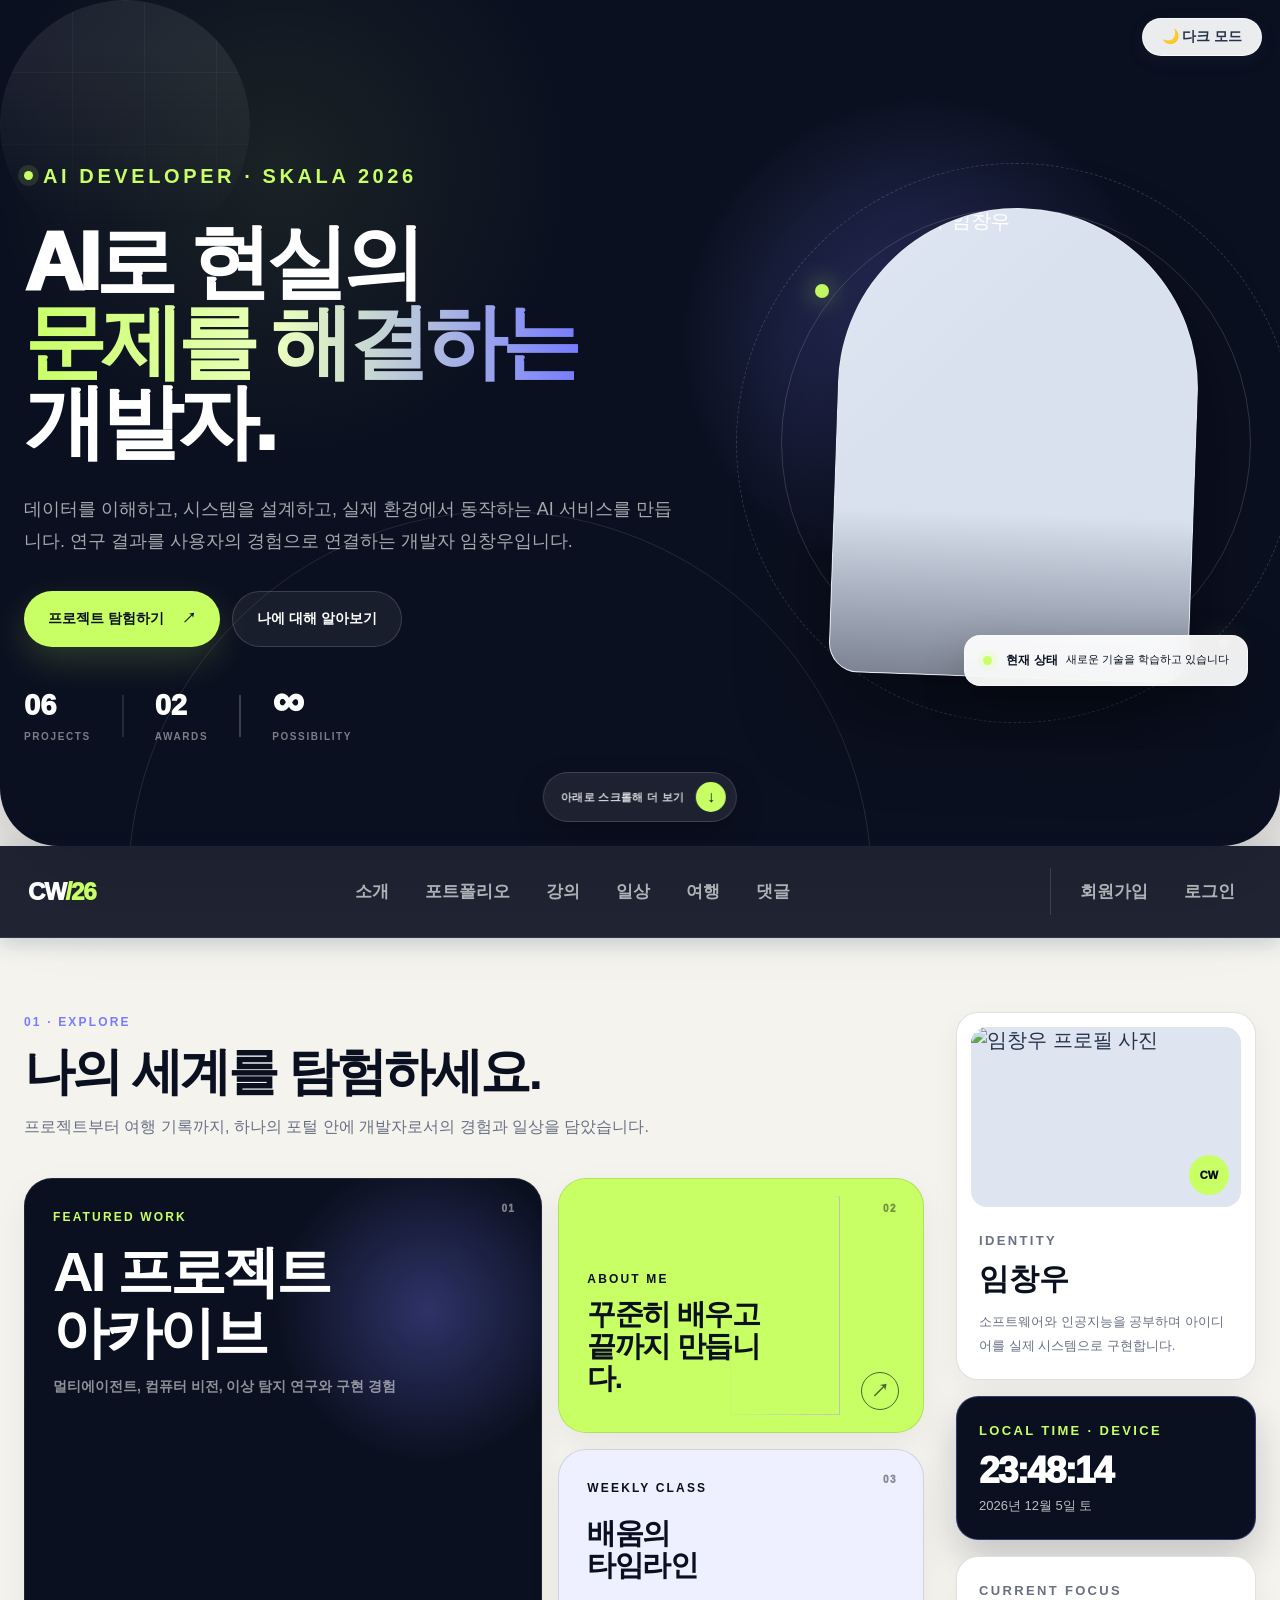
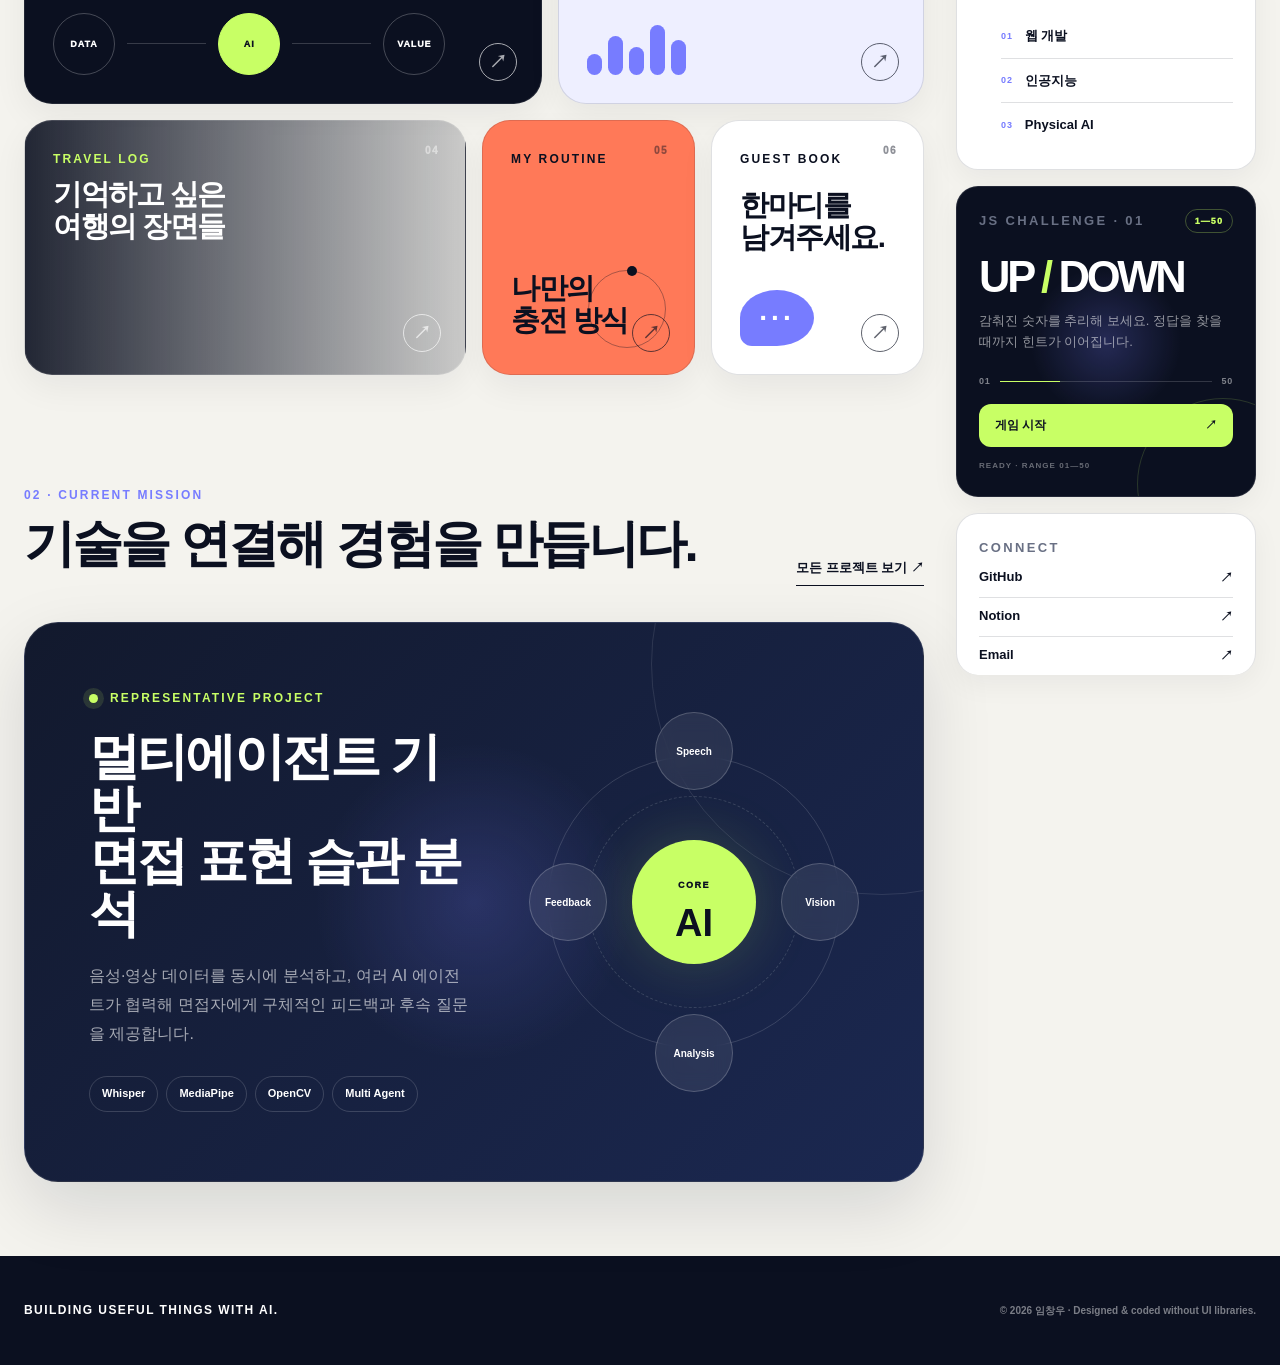
==== commit fd22c715: "업다운 숫자 맞추기 게임" ====
--- a/index.html
+++ b/index.html
@@ -332,6 +332,50 @@
                     <li><span>02</span> 인공지능</li>
                     <li><span>03</span> Physical AI</li>
                 </ul>
+            </section>
+
+            <section
+                class="updown-card"
+                data-reveal
+                data-spotlight
+            >
+                <div class="updown-card-heading">
+                    <p class="section-label">JS CHALLENGE · 01</p>
+                    <span>1—50</span>
+                </div>
+
+                <h2>
+                    UP <span>/</span> DOWN
+                </h2>
+
+                <p class="updown-description">
+                    감춰진 숫자를 추리해 보세요.
+                    정답을 찾을 때까지 힌트가 이어집니다.
+                </p>
+
+                <div class="updown-range" aria-hidden="true">
+                    <span>01</span>
+                    <i></i>
+                    <span>50</span>
+                </div>
+
+                <button
+                    type="button"
+                    id="upDownGameButton"
+                    class="updown-start-button"
+                >
+                    <span>게임 시작</span>
+                    <span aria-hidden="true">↗</span>
+                </button>
+
+                <p
+                    class="updown-status"
+                    id="upDownGameStatus"
+                    role="status"
+                    aria-live="polite"
+                >
+                    READY · RANGE 01—50
+                </p>
             </section>
 
             <section class="mission-links" data-reveal>
@@ -367,5 +411,6 @@
     <script type="module" src="js/auth-menu.js"></script>
     <script type="module" src="js/theme.js"></script>
     <script src="js/showcase.js" defer></script>
+    <script src="script/upDown.js" defer></script>
 </body>
 </html>
--- a/css/showcase.css
+++ b/css/showcase.css
@@ -1202,6 +1202,144 @@
     letter-spacing: 0.1em;
 }
 
+/* JavaScript 과제: Up-Down 숫자 맞추기 */
+.mission-home .mission-sidebar .updown-card {
+    --spot-x: 50%;
+    --spot-y: 50%;
+    position: relative;
+    overflow: hidden;
+    color: white;
+    background:
+        radial-gradient(
+            circle at var(--spot-x) var(--spot-y),
+            rgba(119, 124, 255, 0.24),
+            transparent 35%
+        ),
+        var(--mission-ink);
+    border-color: rgba(255, 255, 255, 0.1);
+    isolation: isolate;
+}
+
+.mission-home .updown-card::after {
+    position: absolute;
+    right: -54px;
+    bottom: -74px;
+    z-index: -1;
+    width: 170px;
+    height: 170px;
+    content: "";
+    border: 1px solid rgba(200, 255, 101, 0.16);
+    border-radius: 50%;
+}
+
+.updown-card-heading {
+    display: flex;
+    align-items: center;
+    justify-content: space-between;
+    gap: 12px;
+}
+
+.mission-home .updown-card-heading > span {
+    padding: 6px 9px;
+    color: var(--mission-lime);
+    font-size: 9px;
+    font-weight: 950;
+    letter-spacing: 0.12em;
+    border: 1px solid rgba(200, 255, 101, 0.28);
+    border-radius: 999px;
+}
+
+.mission-home .mission-sidebar .updown-card h2 {
+    margin: 24px 0 13px;
+    color: white;
+    font-size: clamp(34px, 3.4vw, 45px);
+    line-height: 0.92;
+    letter-spacing: -0.075em;
+}
+
+.mission-home .updown-card h2 > span {
+    color: var(--mission-lime);
+}
+
+.mission-home .mission-sidebar .updown-description {
+    color: rgba(255, 255, 255, 0.56);
+    line-height: 1.65;
+}
+
+.updown-range {
+    display: grid;
+    grid-template-columns: auto minmax(0, 1fr) auto;
+    align-items: center;
+    gap: 10px;
+    margin: 24px 0 18px;
+    color: rgba(255, 255, 255, 0.48);
+    font-size: 9px;
+    font-weight: 900;
+    letter-spacing: 0.08em;
+}
+
+.updown-range i {
+    position: relative;
+    height: 1px;
+    overflow: hidden;
+    background: rgba(255, 255, 255, 0.16);
+}
+
+.updown-range i::after {
+    position: absolute;
+    top: -2px;
+    left: 0;
+    width: 28%;
+    height: 5px;
+    content: "";
+    background: var(--mission-lime);
+    box-shadow: 0 0 13px rgba(200, 255, 101, 0.55);
+    animation: updownScan 2.4s ease-in-out infinite alternate;
+}
+
+@keyframes updownScan {
+    to {
+        left: 72%;
+    }
+}
+
+.mission-home .updown-start-button {
+    display: flex;
+    align-items: center;
+    justify-content: space-between;
+    width: 100%;
+    margin: 0;
+    padding: 13px 16px;
+    color: var(--mission-ink);
+    font-size: 12px;
+    font-weight: 950;
+    background: var(--mission-lime);
+    border: 0;
+    border-radius: 12px;
+    box-shadow: none;
+    transition: transform 0.2s, box-shadow 0.2s;
+}
+
+.mission-home .updown-start-button:hover {
+    color: var(--mission-ink);
+    background: var(--mission-lime);
+    transform: translateY(-3px);
+    box-shadow: 0 12px 24px rgba(200, 255, 101, 0.16);
+}
+
+.mission-home .updown-start-button:focus-visible {
+    outline: 3px solid white;
+    outline-offset: 3px;
+}
+
+.mission-home .mission-sidebar .updown-status {
+    margin-top: 12px;
+    color: rgba(255, 255, 255, 0.38);
+    font-size: 8px;
+    font-weight: 900;
+    letter-spacing: 0.13em;
+}
+
 .mission-links {
     display: grid;
     gap: 0;
@@ -1631,6 +1769,17 @@
     border-color: var(--mission-line);
 }
 
+html.dark-mode .mission-home .mission-sidebar section.updown-card {
+    background:
+        radial-gradient(
+            circle at var(--spot-x) var(--spot-y),
+            rgba(119, 124, 255, 0.24),
+            transparent 35%
+        ),
+        var(--mission-ink);
+    border-color: rgba(255, 255, 255, 0.1);
+}
+
 html.dark-mode .mission-home .live-card,
 html.dark-mode .mission-home .mission-project,
 html.dark-mode .showcase-portfolio .featured-project,
@@ -2002,6 +2151,10 @@
     .system-flow i::after,
     .mission-scroll-cue i::after,
     .agent-map::after {
+        animation: none;
+    }
+
+    .updown-range i::after {
         animation: none;
     }
 }
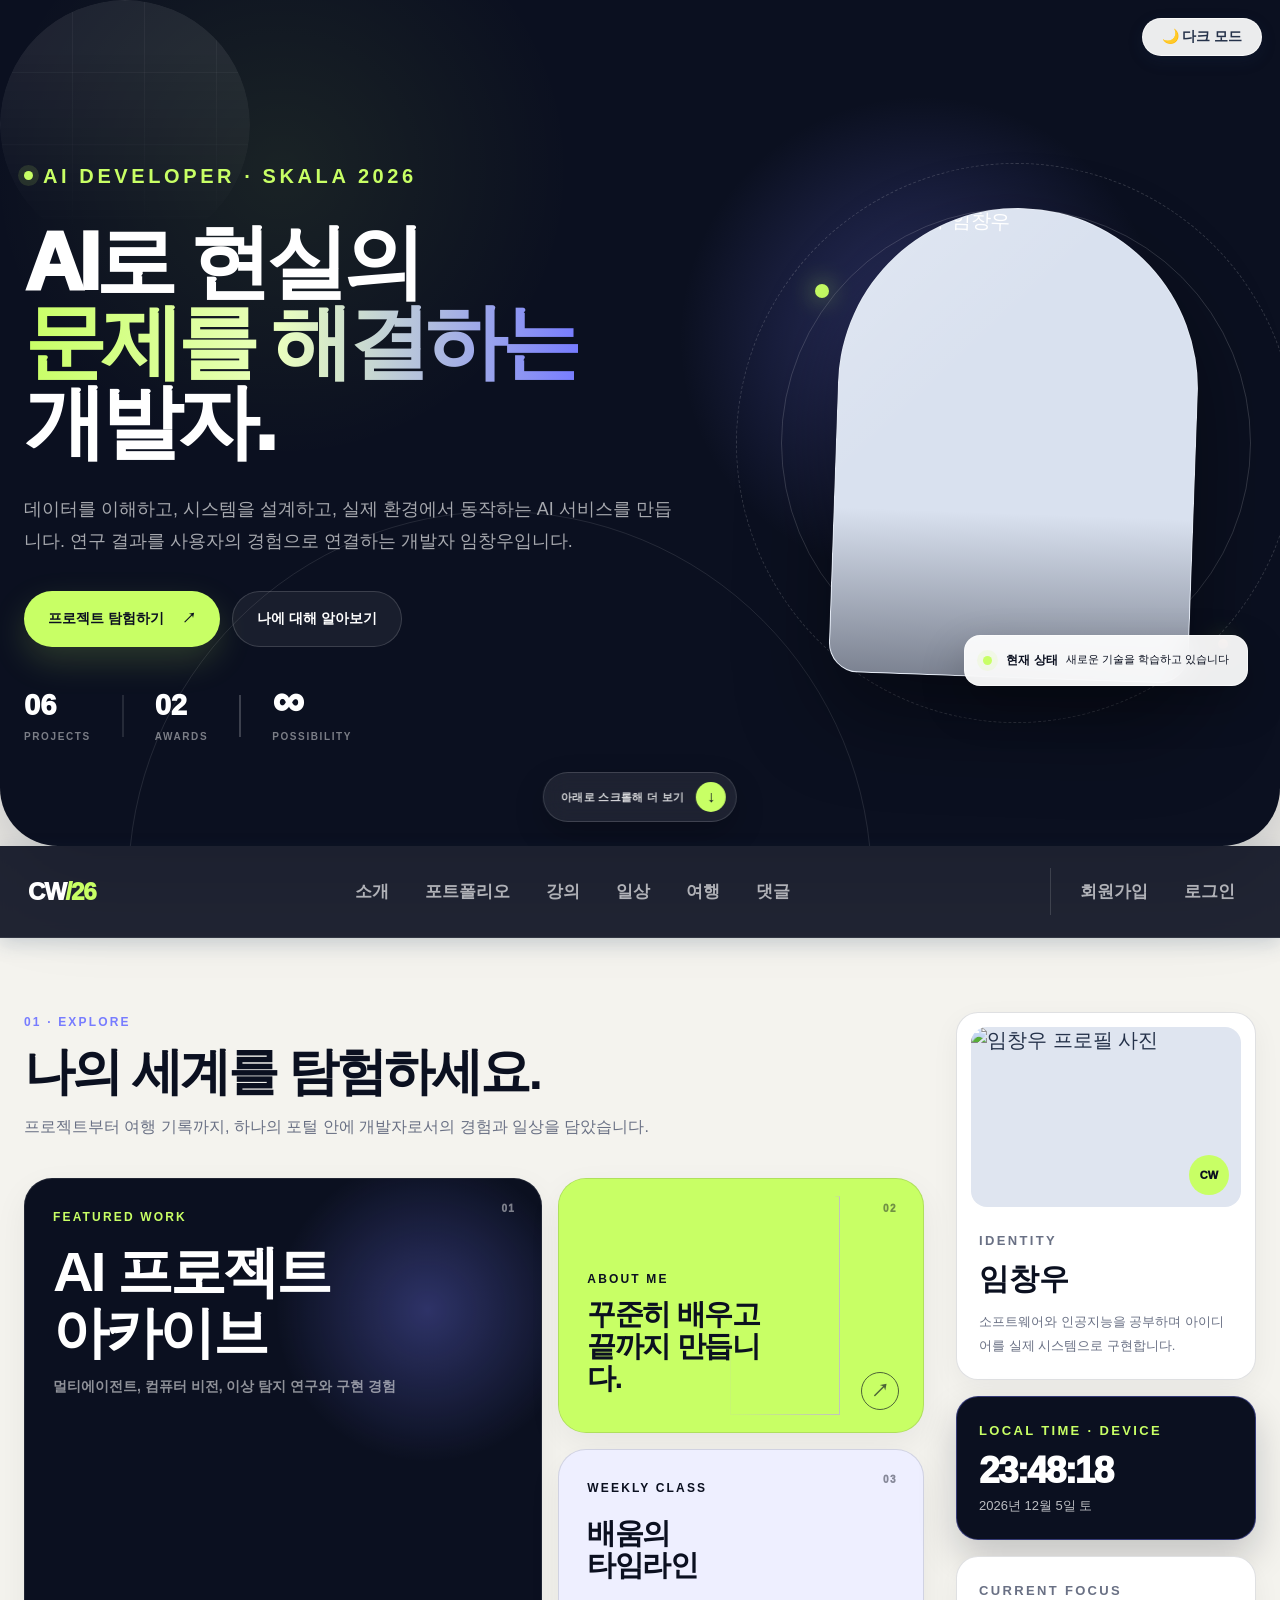
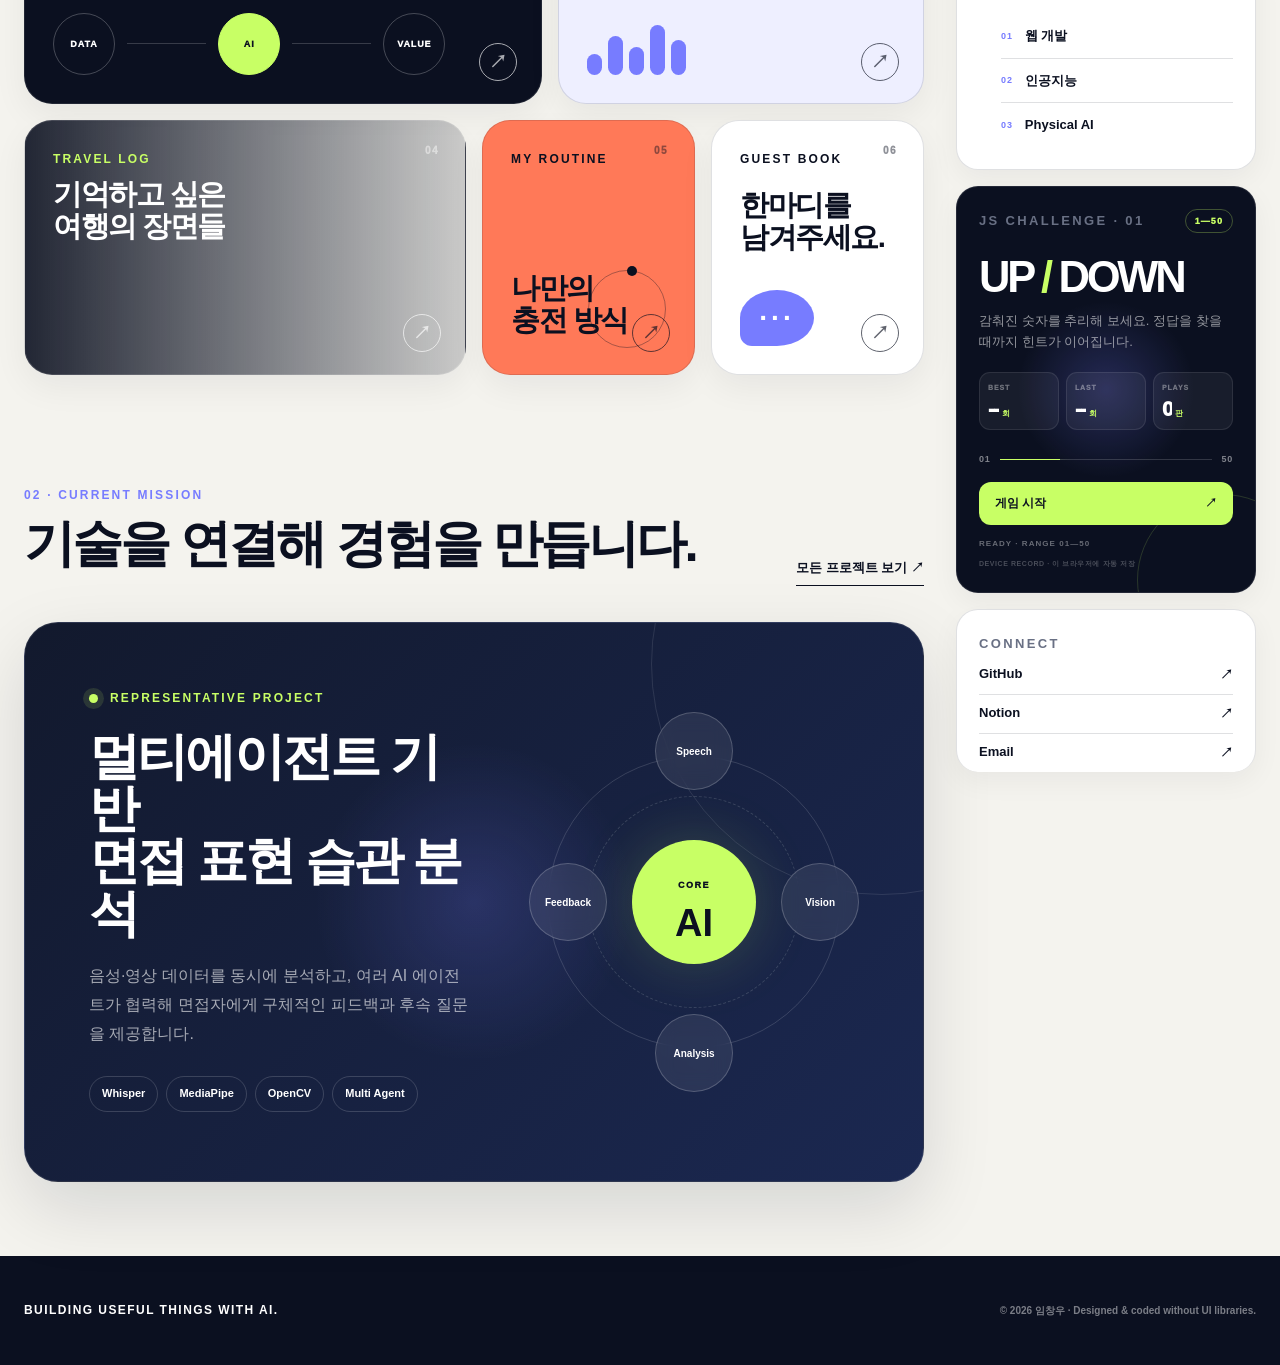
==== commit c418dcbf: "업다운 게임 최고 점수 기능 추가" ====
--- a/index.html
+++ b/index.html
@@ -353,6 +353,35 @@
                     정답을 찾을 때까지 힌트가 이어집니다.
                 </p>
 
+                <dl
+                    class="updown-records"
+                    aria-label="이 기기에 저장된 게임 기록"
+                >
+                    <div>
+                        <dt>BEST</dt>
+                        <dd>
+                            <strong id="upDownBestScore">--</strong>
+                            <small>회</small>
+                        </dd>
+                    </div>
+
+                    <div>
+                        <dt>LAST</dt>
+                        <dd>
+                            <strong id="upDownLastScore">--</strong>
+                            <small>회</small>
+                        </dd>
+                    </div>
+
+                    <div>
+                        <dt>PLAYS</dt>
+                        <dd>
+                            <strong id="upDownPlayCount">0</strong>
+                            <small>판</small>
+                        </dd>
+                    </div>
+                </dl>
+
                 <div class="updown-range" aria-hidden="true">
                     <span>01</span>
                     <i></i>
@@ -375,6 +404,10 @@
                     aria-live="polite"
                 >
                     READY · RANGE 01—50
+                </p>
+
+                <p class="updown-storage-note">
+                    DEVICE RECORD · 이 브라우저에 자동 저장
                 </p>
             </section>
 
--- a/css/showcase.css
+++ b/css/showcase.css
@@ -1266,6 +1266,53 @@
     line-height: 1.65;
 }
 
+.updown-records {
+    display: grid;
+    grid-template-columns: repeat(3, minmax(0, 1fr));
+    gap: 7px;
+    margin: 20px 0 0;
+}
+
+.updown-records > div {
+    min-width: 0;
+    padding: 11px 8px 10px;
+    background: rgba(255, 255, 255, 0.055);
+    border: 1px solid rgba(255, 255, 255, 0.09);
+    border-radius: 11px;
+}
+
+.updown-records dt {
+    color: rgba(255, 255, 255, 0.38);
+    font-size: 7px;
+    font-weight: 950;
+    line-height: 1;
+    letter-spacing: 0.12em;
+}
+
+.updown-records dd {
+    display: flex;
+    align-items: baseline;
+    gap: 3px;
+    margin: 7px 0 0;
+    color: white;
+    line-height: 1;
+}
+
+.updown-records strong {
+    overflow: hidden;
+    font-size: 21px;
+    font-weight: 950;
+    line-height: 1;
+    letter-spacing: -0.06em;
+    text-overflow: ellipsis;
+}
+
+.updown-records small {
+    color: var(--mission-lime);
+    font-size: 8px;
+    font-weight: 900;
+}
+
 .updown-range {
     display: grid;
     grid-template-columns: auto minmax(0, 1fr) auto;
@@ -1338,6 +1385,14 @@
     font-size: 8px;
     font-weight: 900;
     letter-spacing: 0.13em;
+}
+
+.mission-home .mission-sidebar .updown-storage-note {
+    margin-top: 6px;
+    color: rgba(255, 255, 255, 0.25);
+    font-size: 7px;
+    font-weight: 800;
+    letter-spacing: 0.08em;
 }
 
 .mission-links {
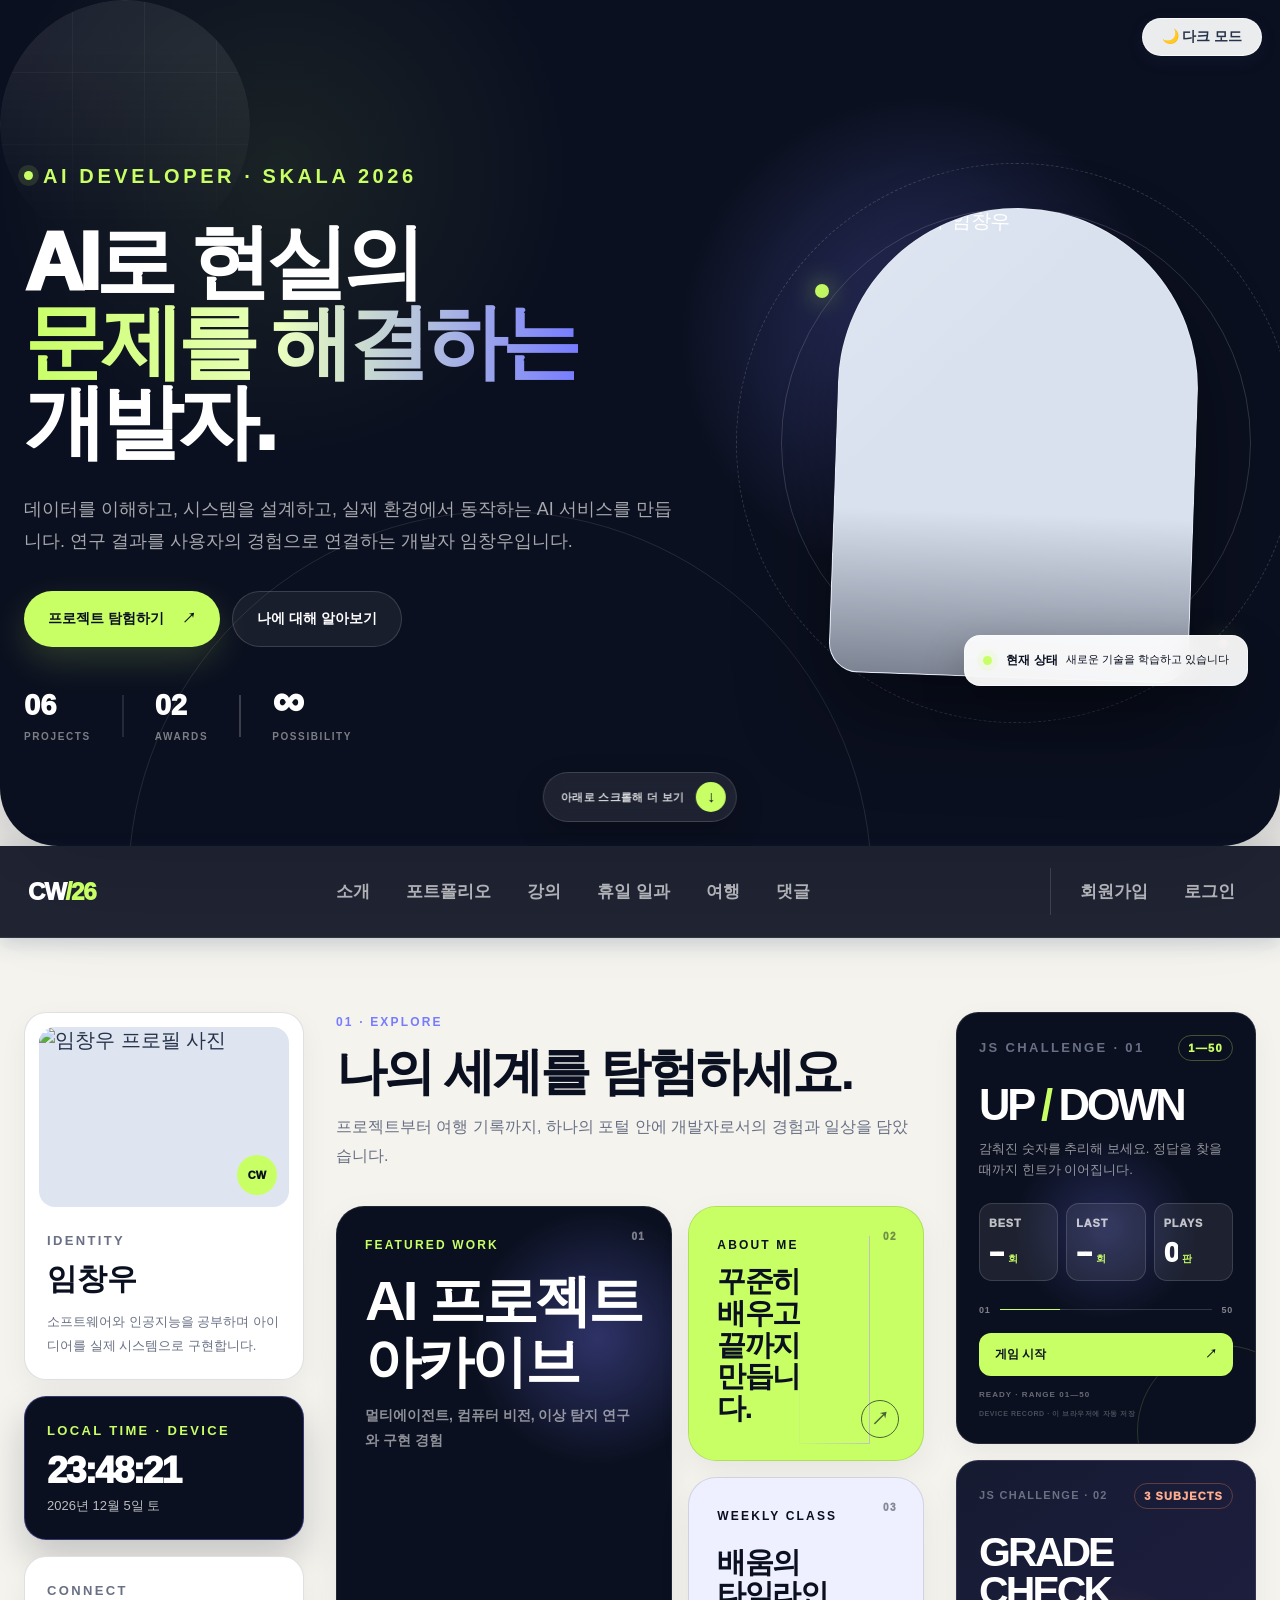
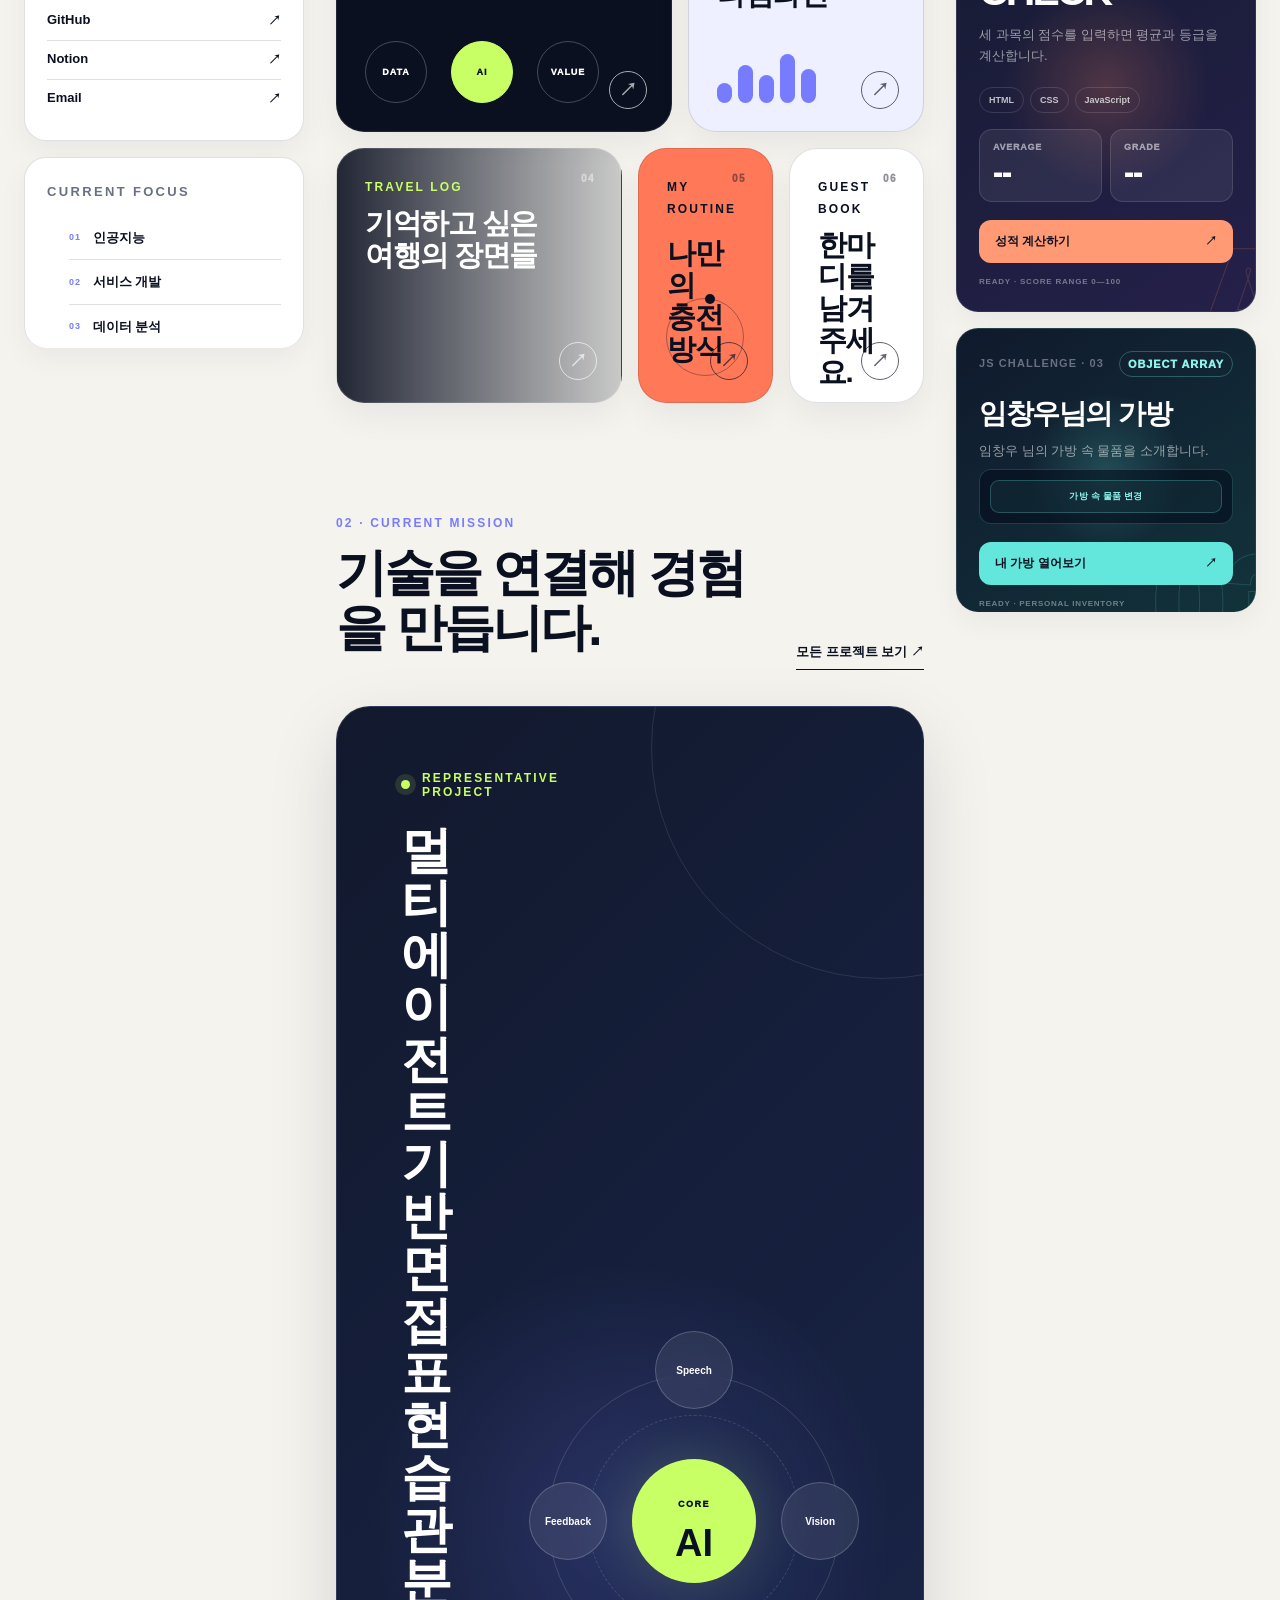
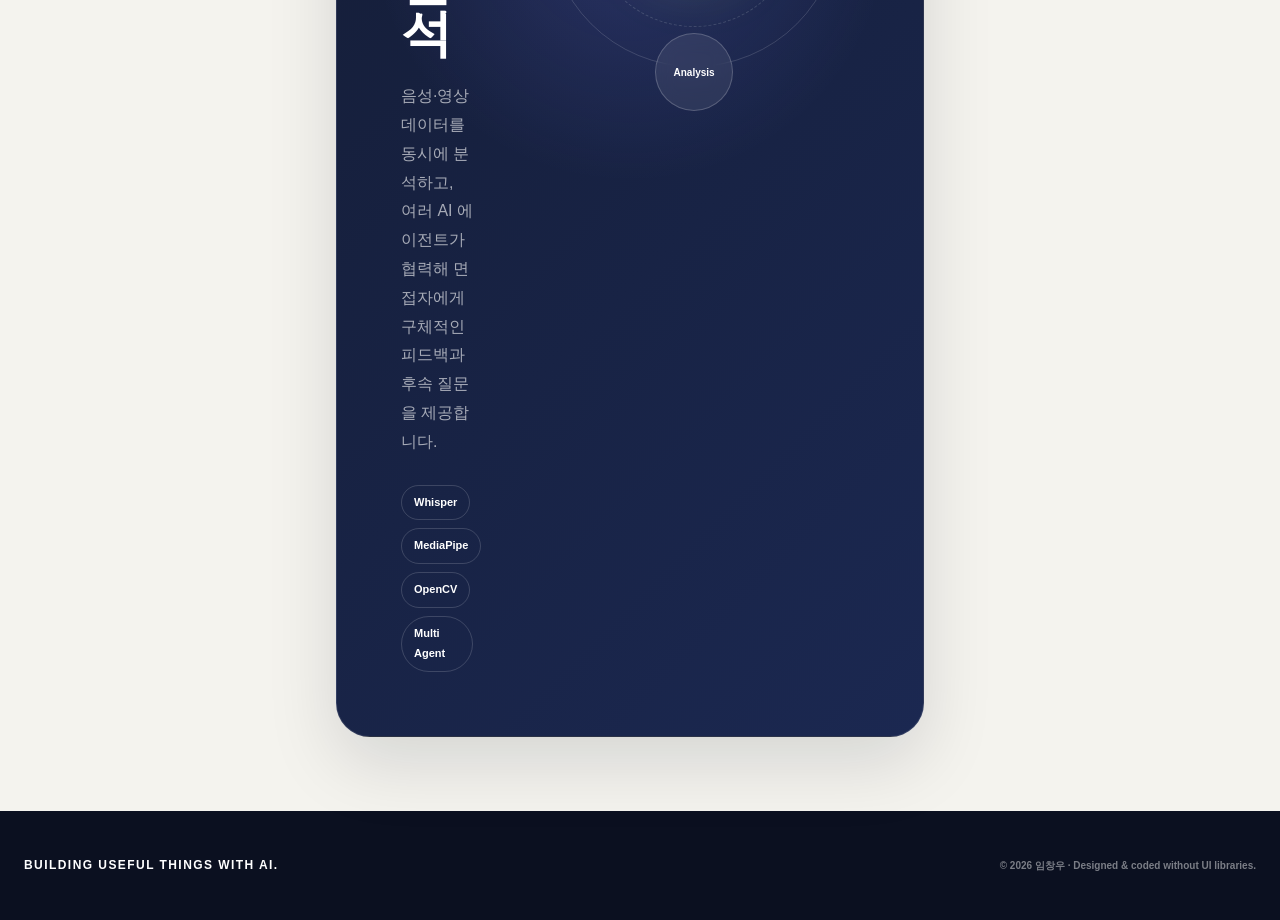
==== commit a0c591b9: "과목 평균 점수 계싼 및 가방 소개" ====
--- a/index.html
+++ b/index.html
@@ -122,7 +122,7 @@
             <a href="myProfile.html">소개</a>
             <a href="portfolio.html">포트폴리오</a>
             <a href="myClass.html">강의</a>
-            <a href="myHoliday.html">일상</a>
+          <a href="myHoliday.html">휴일 일과</a>
             <a href="myTrip.html">여행</a>
             <a href="comments.html">댓글</a>
         </div>
@@ -143,6 +143,65 @@
     </nav>
 
     <div class="layout mission-layout" id="mainContent">
+        <aside class="sidebar mission-sidebar mission-sidebar-left">
+            <section class="identity-card" data-reveal>
+                <div class="identity-top">
+                    <img src="media/myphoto.jpeg" alt="임창우 프로필 사진">
+                    <span class="identity-badge">CW</span>
+                </div>
+                <p class="section-label">IDENTITY</p>
+                <h2>임창우</h2>
+                <p>
+                    소프트웨어와 인공지능을 공부하며
+                    아이디어를 실제 시스템으로 구현합니다.
+                </p>
+            </section>
+
+            <section id="loginUserInfo" class="login-status-card" hidden>
+                <p class="section-label">SIGNED IN</p>
+                <p>
+                    <strong id="userEmail"></strong>님,<br>
+                    다시 만나 반갑습니다.
+                </p>
+            </section>
+
+            <section class="live-card" data-reveal>
+                <p class="section-label">LOCAL TIME · DEVICE</p>
+                <time id="missionClock" datetime="">--:--:--</time>
+                <p id="missionDate">대한민국 광주광역시</p>
+            </section>
+
+            <section class="mission-links" data-reveal>
+                <p class="section-label">CONNECT</p>
+                <a
+                    href="https://github.com/w-000000"
+                    target="_blank"
+                    rel="noopener noreferrer"
+                >
+                    GitHub <span aria-hidden="true">↗</span>
+                </a>
+                <a
+                    href="https://www.notion.so/"
+                    target="_blank"
+                    rel="noopener noreferrer"
+                >
+                    Notion <span aria-hidden="true">↗</span>
+                </a>
+                <a href="mailto:cwoo6115@jbnu.ac.kr">
+                    Email <span aria-hidden="true">↗</span>
+                </a>
+            </section>
+
+            <section class="focus-card" data-reveal>
+                <p class="section-label">CURRENT FOCUS</p>
+                <ul>
+                    <li><span>01</span> 인공지능</li>
+                    <li><span>02</span> 서비스 개발</li>
+                    <li><span>03</span> 데이터 분석</li>
+                </ul>
+            </section>
+        </aside>
+
         <main class="main-content">
             <section class="mission-section" data-reveal>
                 <div class="mission-section-heading">
@@ -297,43 +356,7 @@
             </section>
         </main>
 
-        <aside class="sidebar mission-sidebar">
-            <section class="identity-card" data-reveal>
-                <div class="identity-top">
-                    <img src="media/myphoto.jpeg" alt="임창우 프로필 사진">
-                    <span class="identity-badge">CW</span>
-                </div>
-                <p class="section-label">IDENTITY</p>
-                <h2>임창우</h2>
-                <p>
-                    소프트웨어와 인공지능을 공부하며
-                    아이디어를 실제 시스템으로 구현합니다.
-                </p>
-            </section>
-
-            <section id="loginUserInfo" class="login-status-card" hidden>
-                <p class="section-label">SIGNED IN</p>
-                <p>
-                    <strong id="userEmail"></strong>님,<br>
-                    다시 만나 반갑습니다.
-                </p>
-            </section>
-
-            <section class="live-card" data-reveal>
-                <p class="section-label">LOCAL TIME · DEVICE</p>
-                <time id="missionClock" datetime="">--:--:--</time>
-                <p id="missionDate">대한민국 광주광역시</p>
-            </section>
-
-            <section class="focus-card" data-reveal>
-                <p class="section-label">CURRENT FOCUS</p>
-                <ul>
-                    <li><span>01</span> 웹 개발</li>
-                    <li><span>02</span> 인공지능</li>
-                    <li><span>03</span> Physical AI</li>
-                </ul>
-            </section>
-
+        <aside class="sidebar mission-sidebar mission-sidebar-right">
             <section
                 class="updown-card"
                 data-reveal
@@ -411,26 +434,184 @@
                 </p>
             </section>
 
-            <section class="mission-links" data-reveal>
-                <p class="section-label">CONNECT</p>
-                <a
-                    href="https://github.com/w-000000"
-                    target="_blank"
-                    rel="noopener noreferrer"
-                >
-                    GitHub <span aria-hidden="true">↗</span>
-                </a>
-                <a
-                    href="https://www.notion.so/"
-                    target="_blank"
-                    rel="noopener noreferrer"
-                >
-                    Notion <span aria-hidden="true">↗</span>
-                </a>
-                <a href="mailto:cwoo6115@jbnu.ac.kr">
-                    Email <span aria-hidden="true">↗</span>
-                </a>
-            </section>
+            <section
+                class="grade-card"
+                data-reveal
+                data-spotlight
+            >
+                <div class="grade-card-heading">
+                    <p class="section-label">JS CHALLENGE · 02</p>
+                    <span>3 SUBJECTS</span>
+                </div>
+
+                <h2>GRADE CHECK</h2>
+
+                <p class="grade-description">
+                    세 과목의 점수를 입력하면 평균과 등급을 계산합니다.
+                </p>
+
+                <div class="grade-subjects" aria-label="계산 과목">
+                    <span>HTML</span>
+                    <span>CSS</span>
+                    <span>JavaScript</span>
+                </div>
+
+                <dl
+                    class="grade-result"
+                    aria-label="최근 성적 계산 결과"
+                >
+                    <div>
+                        <dt>AVERAGE</dt>
+                        <dd id="gradeAverage">--</dd>
+                    </div>
+
+                    <div>
+                        <dt>GRADE</dt>
+                        <dd id="gradeLetter">--</dd>
+                    </div>
+                </dl>
+
+                <button
+                    type="button"
+                    id="gradeCalculatorButton"
+                    class="grade-start-button"
+                >
+                    <span>성적 계산하기</span>
+                    <span aria-hidden="true">↗</span>
+                </button>
+
+                <p
+                    class="grade-status"
+                    id="gradeCalculatorStatus"
+                    role="status"
+                    aria-live="polite"
+                >
+                    READY · SCORE RANGE 0—100
+                </p>
+            </section>
+
+            <section
+                class="bag-card"
+                data-reveal
+                data-spotlight
+            >
+                <div class="bag-card-heading">
+                    <p class="section-label">JS CHALLENGE · 03</p>
+                    <span>OBJECT ARRAY</span>
+                </div>
+
+                <h2>임창우님의 가방</h2>
+
+                <p class="bag-description">
+                    임창우 님의 가방 속 물품을 소개합니다.
+                </p>
+
+                <div
+                    class="bag-owner-controls"
+                    id="bagOwnerControls"
+                >
+                    <button
+                        type="button"
+                        class="bag-edit-toggle"
+                        id="bagEditToggleButton"
+                    >
+                        가방 속 물품 변경
+                    </button>
+
+                    <ul
+                        class="bag-preview"
+                        id="bagPreview"
+                        aria-label="가방 속 물품 미리보기"
+                        hidden
+                    ></ul>
+
+                    <form class="bag-editor" id="bagEditor" hidden>
+                        <input
+                            type="hidden"
+                            id="bagItemIndex"
+                            value=""
+                        >
+
+                        <div class="bag-editor-fields">
+                            <label>
+                                <span>아이콘</span>
+                                <input
+                                    type="text"
+                                    id="bagItemIcon"
+                                    maxlength="8"
+                                    placeholder="🎒"
+                                    required
+                                >
+                            </label>
+
+                            <label>
+                                <span>물품명</span>
+                                <input
+                                    type="text"
+                                    id="bagItemName"
+                                    maxlength="30"
+                                    placeholder="물품 이름"
+                                    required
+                                >
+                            </label>
+
+                            <label>
+                                <span>수량</span>
+                                <input
+                                    type="number"
+                                    id="bagItemCount"
+                                    min="1"
+                                    max="99"
+                                    value="1"
+                                    required
+                                >
+                            </label>
+                        </div>
+
+                        <div class="bag-editor-actions">
+                            <button type="submit" id="bagSaveButton">
+                                물품 추가
+                            </button>
+                            <button
+                                type="button"
+                                id="bagDeleteButton"
+                                hidden
+                            >
+                                삭제
+                            </button>
+                            <button type="button" id="bagCancelButton">
+                                취소
+                            </button>
+                        </div>
+
+                        <p
+                            class="bag-editor-message"
+                            id="bagEditorMessage"
+                            role="status"
+                            aria-live="polite"
+                        ></p>
+                    </form>
+                </div>
+
+                <button
+                    type="button"
+                    id="showMyBagButton"
+                    class="bag-open-button"
+                >
+                    <span>내 가방 열어보기</span>
+                    <span aria-hidden="true">↗</span>
+                </button>
+
+                <p
+                    class="bag-status"
+                    id="bagStatus"
+                    role="status"
+                    aria-live="polite"
+                >
+                    READY · PERSONAL INVENTORY
+                </p>
+            </section>
+
         </aside>
     </div>
 
@@ -445,5 +626,7 @@
     <script type="module" src="js/theme.js"></script>
     <script src="js/showcase.js" defer></script>
     <script src="script/upDown.js" defer></script>
+    <script src="script/grade.js" defer></script>
+    <script type="module" src="script/bag.js"></script>
 </body>
 </html>
--- a/css/showcase.css
+++ b/css/showcase.css
@@ -561,9 +561,10 @@
 /* 메인 콘텐츠 */
 .mission-home .mission-layout {
     display: grid;
-    grid-template-columns: minmax(0, 1fr) 300px;
+    grid-template-columns: 280px minmax(0, 1fr) 300px;
+    grid-template-areas: "left main right";
     gap: 32px;
-    width: min(1420px, calc(100% - 48px));
+    width: min(1640px, calc(100% - 48px));
     max-width: none;
     margin: 74px auto;
 }
@@ -585,6 +586,19 @@
     display: grid;
     align-self: start;
     gap: 16px;
+}
+
+.mission-home .mission-sidebar-left {
+    grid-area: left;
+}
+
+.mission-home .main-content {
+    grid-area: main;
+    min-width: 0;
+}
+
+.mission-home .mission-sidebar-right {
+    grid-area: right;
 }
 
 .mission-home .mission-section {
@@ -1242,7 +1256,7 @@
 .mission-home .updown-card-heading > span {
     padding: 6px 9px;
     color: var(--mission-lime);
-    font-size: 9px;
+    font-size: 11px;
     font-weight: 950;
     letter-spacing: 0.12em;
     border: 1px solid rgba(200, 255, 101, 0.28);
@@ -1269,38 +1283,38 @@
 .updown-records {
     display: grid;
     grid-template-columns: repeat(3, minmax(0, 1fr));
-    gap: 7px;
-    margin: 20px 0 0;
+    gap: 8px;
+    margin: 22px 0 0;
 }
 
 .updown-records > div {
     min-width: 0;
-    padding: 11px 8px 10px;
-    background: rgba(255, 255, 255, 0.055);
-    border: 1px solid rgba(255, 255, 255, 0.09);
-    border-radius: 11px;
+    padding: 14px 9px 13px;
+    background: rgba(255, 255, 255, 0.075);
+    border: 1px solid rgba(255, 255, 255, 0.14);
+    border-radius: 13px;
 }
 
 .updown-records dt {
-    color: rgba(255, 255, 255, 0.38);
-    font-size: 7px;
+    color: rgba(255, 255, 255, 0.72);
+    font-size: 11px;
     font-weight: 950;
     line-height: 1;
-    letter-spacing: 0.12em;
+    letter-spacing: 0.07em;
 }
 
 .updown-records dd {
     display: flex;
     align-items: baseline;
-    gap: 3px;
-    margin: 7px 0 0;
+    gap: 4px;
+    margin: 10px 0 0;
     color: white;
     line-height: 1;
 }
 
 .updown-records strong {
     overflow: hidden;
-    font-size: 21px;
+    font-size: 28px;
     font-weight: 950;
     line-height: 1;
     letter-spacing: -0.06em;
@@ -1309,7 +1323,7 @@
 
 .updown-records small {
     color: var(--mission-lime);
-    font-size: 8px;
+    font-size: 10px;
     font-weight: 900;
 }
 
@@ -1395,6 +1409,463 @@
     letter-spacing: 0.08em;
 }
 
+/* JavaScript 과제: 성적 계산기 */
+.mission-home .mission-sidebar .grade-card {
+    --spot-x: 50%;
+    --spot-y: 50%;
+    position: relative;
+    overflow: hidden;
+    color: white;
+    background:
+        radial-gradient(
+            circle at var(--spot-x) var(--spot-y),
+            rgba(255, 137, 95, 0.22),
+            transparent 38%
+        ),
+        linear-gradient(145deg, #151b31, #25204a);
+    border-color: rgba(255, 255, 255, 0.1);
+    isolation: isolate;
+}
+
+.mission-home .grade-card::after {
+    position: absolute;
+    right: -44px;
+    bottom: -70px;
+    z-index: -1;
+    color: transparent;
+    font-size: 150px;
+    font-weight: 950;
+    line-height: 1;
+    content: "A";
+    -webkit-text-stroke: 1px rgba(255, 137, 95, 0.2);
+}
+
+.grade-card-heading {
+    display: flex;
+    align-items: center;
+    justify-content: space-between;
+    flex-wrap: nowrap;
+    gap: 8px;
+}
+
+.mission-home .grade-card-heading .section-label {
+    flex: 1 1 auto;
+    min-width: 0;
+    font-size: 11px;
+    letter-spacing: 0.12em;
+    white-space: nowrap;
+}
+
+.mission-home .grade-card-heading > span {
+    flex: 0 0 auto;
+    padding: 6px 9px;
+    color: #ffad8f;
+    font-size: 11px;
+    font-weight: 950;
+    letter-spacing: 0.1em;
+    white-space: nowrap;
+    border: 1px solid rgba(255, 137, 95, 0.3);
+    border-radius: 999px;
+}
+
+.mission-home .mission-sidebar .grade-card h2 {
+    margin: 24px 0 13px;
+    color: white;
+    font-size: clamp(30px, 3.2vw, 42px);
+    line-height: 0.95;
+    letter-spacing: -0.07em;
+}
+
+.mission-home .mission-sidebar .grade-description {
+    color: rgba(255, 255, 255, 0.56);
+    line-height: 1.65;
+}
+
+.grade-subjects {
+    display: flex;
+    flex-wrap: wrap;
+    gap: 6px;
+    margin-top: 20px;
+}
+
+.grade-subjects span {
+    padding: 7px 9px;
+    color: rgba(255, 255, 255, 0.72);
+    font-size: 9px;
+    font-weight: 900;
+    border: 1px solid rgba(255, 255, 255, 0.13);
+    border-radius: 999px;
+}
+
+.grade-result {
+    display: grid;
+    grid-template-columns: repeat(2, minmax(0, 1fr));
+    gap: 8px;
+    margin: 16px 0 18px;
+}
+
+.grade-result > div {
+    padding: 13px;
+    background: rgba(255, 255, 255, 0.07);
+    border: 1px solid rgba(255, 255, 255, 0.12);
+    border-radius: 13px;
+}
+
+.grade-result dt {
+    color: rgba(255, 255, 255, 0.55);
+    font-size: 9px;
+    font-weight: 950;
+    line-height: 1;
+    letter-spacing: 0.08em;
+}
+
+.grade-result dd {
+    margin: 9px 0 0;
+    color: white;
+    font-size: 27px;
+    font-weight: 950;
+    line-height: 1;
+}
+
+.mission-home .grade-start-button {
+    display: flex;
+    align-items: center;
+    justify-content: space-between;
+    width: 100%;
+    margin: 0;
+    padding: 13px 16px;
+    color: var(--mission-ink);
+    font-size: 12px;
+    font-weight: 950;
+    background: #ff9a75;
+    border: 0;
+    border-radius: 12px;
+    box-shadow: none;
+    transition: transform 0.2s, box-shadow 0.2s;
+}
+
+.mission-home .grade-start-button:hover {
+    color: var(--mission-ink);
+    background: #ffad8f;
+    transform: translateY(-3px);
+    box-shadow: 0 12px 24px rgba(255, 137, 95, 0.16);
+}
+
+.mission-home .grade-start-button:focus-visible {
+    outline: 3px solid white;
+    outline-offset: 3px;
+}
+
+.mission-home .mission-sidebar .grade-status {
+    margin-top: 12px;
+    color: rgba(255, 255, 255, 0.4);
+    font-size: 8px;
+    font-weight: 900;
+    letter-spacing: 0.1em;
+}
+
+/* JavaScript 과제: 내 가방 보기 */
+.mission-home .mission-sidebar .bag-card {
+    --spot-x: 50%;
+    --spot-y: 50%;
+    position: relative;
+    overflow: hidden;
+    color: white;
+    background:
+        radial-gradient(
+            circle at var(--spot-x) var(--spot-y),
+            rgba(99, 230, 220, 0.2),
+            transparent 38%
+        ),
+        linear-gradient(145deg, #10192d, #12333b);
+    border-color: rgba(255, 255, 255, 0.1);
+    isolation: isolate;
+}
+
+.mission-home .bag-card::after {
+    position: absolute;
+    right: -40px;
+    bottom: -58px;
+    z-index: -1;
+    color: transparent;
+    font-size: 130px;
+    font-weight: 950;
+    line-height: 1;
+    content: "03";
+    -webkit-text-stroke: 1px rgba(99, 230, 220, 0.17);
+}
+
+.bag-card-heading {
+    display: flex;
+    align-items: center;
+    justify-content: space-between;
+    flex-wrap: nowrap;
+    gap: 7px;
+}
+
+.mission-home .bag-card-heading .section-label {
+    flex: 1 1 auto;
+    min-width: 0;
+    font-size: 11px;
+    letter-spacing: 0.1em;
+    white-space: nowrap;
+}
+
+.mission-home .bag-card-heading > span {
+    flex: 0 0 auto;
+    padding: 6px 8px;
+    color: #8ff3eb;
+    font-size: 11px;
+    font-weight: 950;
+    letter-spacing: 0.08em;
+    white-space: nowrap;
+    border: 1px solid rgba(99, 230, 220, 0.3);
+    border-radius: 999px;
+}
+
+.mission-home .mission-sidebar .bag-card h2 {
+    margin: 24px 0 13px;
+    color: white;
+    font-size: clamp(26px, 2.2vw, 32px);
+    line-height: 0.92;
+    letter-spacing: -0.05em;
+    white-space: nowrap;
+}
+
+.mission-home .mission-sidebar .bag-description {
+    color: rgba(255, 255, 255, 0.56);
+    line-height: 1.65;
+}
+
+.bag-preview {
+    display: grid;
+    gap: 7px;
+    margin: 20px 0 18px;
+    padding: 0;
+    list-style: none;
+}
+
+.bag-preview[hidden] {
+    display: none;
+}
+
+.bag-preview li {
+    display: flex;
+    align-items: center;
+    justify-content: space-between;
+    gap: 12px;
+    padding: 9px 11px;
+    color: rgba(255, 255, 255, 0.78);
+    font-size: 10px;
+    font-weight: 800;
+    background: rgba(255, 255, 255, 0.065);
+    border: 1px solid rgba(255, 255, 255, 0.1);
+    border-radius: 11px;
+}
+
+.bag-preview strong {
+    position: relative;
+    left: -20px;
+    flex: 0 0 auto;
+    width: 26px;
+    margin-right: 8px;
+    color: #8ff3eb;
+    font-size: 9px;
+    text-align: center;
+}
+
+.bag-item-name {
+    min-width: 0;
+    overflow: hidden;
+    text-overflow: ellipsis;
+    white-space: nowrap;
+}
+
+.bag-item-actions {
+    display: flex;
+    flex: 0 0 auto;
+    align-items: center;
+    gap: 7px;
+}
+
+.mission-home .bag-inline-edit {
+    margin: 0;
+    padding: 4px 7px;
+    color: #8ff3eb;
+    font-size: 8px;
+    font-weight: 900;
+    background: rgba(99, 230, 220, 0.08);
+    border: 1px solid rgba(99, 230, 220, 0.3);
+    border-radius: 999px;
+    box-shadow: none;
+}
+
+.mission-home .bag-inline-edit:hover {
+    color: var(--mission-ink);
+    background: #8ff3eb;
+}
+
+.bag-empty-item {
+    justify-content: center !important;
+    color: rgba(255, 255, 255, 0.52) !important;
+}
+
+.bag-owner-controls {
+    margin: 8px 0 18px;
+    padding: 10px;
+    background: rgba(5, 12, 27, 0.58);
+    border: 1px solid rgba(99, 230, 220, 0.2);
+    border-radius: 12px;
+}
+
+.bag-owner-controls[hidden],
+.bag-editor[hidden],
+.bag-editor-actions button[hidden] {
+    display: none;
+}
+
+.mission-home .bag-edit-toggle {
+    width: 100%;
+    margin: 0;
+    padding: 9px 10px;
+    color: #8ff3eb;
+    font-size: 9px;
+    font-weight: 950;
+    letter-spacing: 0.03em;
+    background: rgba(99, 230, 220, 0.07);
+    border: 1px solid rgba(99, 230, 220, 0.26);
+    border-radius: 9px;
+    box-shadow: none;
+}
+
+.mission-home .bag-edit-toggle:hover {
+    color: var(--mission-ink);
+    background: #8ff3eb;
+}
+
+.bag-editor {
+    display: grid;
+    gap: 10px;
+    margin-top: 10px;
+}
+
+.bag-editor-fields {
+    display: grid;
+    gap: 8px;
+}
+
+.bag-editor label {
+    display: grid;
+    gap: 4px;
+    min-width: 0;
+    color: rgba(255, 255, 255, 0.54);
+    font-size: 8px;
+    font-weight: 900;
+    letter-spacing: 0.04em;
+}
+
+.mission-home .bag-editor input {
+    width: 100%;
+    min-width: 0;
+    margin: 0;
+    padding: 8px 9px;
+    color: white;
+    font-size: 10px;
+    font-weight: 800;
+    background: rgba(255, 255, 255, 0.07);
+    border: 1px solid rgba(255, 255, 255, 0.13);
+    border-radius: 8px;
+    box-shadow: none;
+}
+
+.mission-home .bag-editor input:focus {
+    outline: 2px solid #63e6dc;
+    outline-offset: 1px;
+}
+
+.bag-editor-actions {
+    display: grid;
+    grid-template-columns: repeat(3, minmax(0, 1fr));
+    gap: 5px;
+}
+
+.mission-home .bag-editor-actions button {
+    min-width: 0;
+    margin: 0;
+    padding: 8px 4px;
+    color: white;
+    font-size: 8px;
+    font-weight: 950;
+    border-radius: 8px;
+    box-shadow: none;
+}
+
+.mission-home #bagSaveButton {
+    color: var(--mission-ink);
+    background: #63e6dc;
+    border: 1px solid #63e6dc;
+}
+
+.mission-home #bagDeleteButton {
+    background: rgba(255, 116, 116, 0.15);
+    border: 1px solid rgba(255, 116, 116, 0.38);
+}
+
+.mission-home #bagCancelButton {
+    background: rgba(255, 255, 255, 0.07);
+    border: 1px solid rgba(255, 255, 255, 0.14);
+}
+
+.bag-editor-message {
+    min-height: 1.4em;
+    margin: 0;
+    color: #8ff3eb;
+    font-size: 8px;
+    font-weight: 800;
+    line-height: 1.4;
+}
+
+.bag-editor-message.is-error {
+    color: #ff9b9b;
+}
+
+.mission-home .bag-open-button {
+    display: flex;
+    align-items: center;
+    justify-content: space-between;
+    width: 100%;
+    margin: 0;
+    padding: 13px 16px;
+    color: var(--mission-ink);
+    font-size: 12px;
+    font-weight: 950;
+    background: #63e6dc;
+    border: 0;
+    border-radius: 12px;
+    box-shadow: none;
+    transition: transform 0.2s, box-shadow 0.2s;
+}
+
+.mission-home .bag-open-button:hover {
+    color: var(--mission-ink);
+    background: #8ff3eb;
+    transform: translateY(-3px);
+    box-shadow: 0 12px 24px rgba(99, 230, 220, 0.16);
+}
+
+.mission-home .bag-open-button:focus-visible {
+    outline: 3px solid white;
+    outline-offset: 3px;
+}
+
+.mission-home .mission-sidebar .bag-status {
+    margin-top: 12px;
+    color: rgba(255, 255, 255, 0.4);
+    font-size: 8px;
+    font-weight: 900;
+    letter-spacing: 0.09em;
+}
+
 .mission-links {
     display: grid;
     gap: 0;
@@ -1445,44 +1916,73 @@
 }
 
 /* 포트폴리오 쇼케이스 */
+.showcase-portfolio {
+    --inner-accent: var(--mission-lime);
+    --inner-accent-rgb: 200, 255, 101;
+    --inner-ink: var(--mission-ink);
+    --inner-surface: #ffffff;
+    --inner-text: #172036;
+    --inner-line: rgba(11, 16, 32, 0.12);
+}
+
 .showcase-portfolio .portfolio-hero {
-    min-height: 72vh;
-    padding: 120px max(24px, calc((100vw - 1240px) / 2)) 90px;
+    position: relative;
+    display: flex;
+    flex-direction: column;
+    align-items: flex-start;
+    justify-content: center;
+    min-height: 54vh;
+    padding: 110px max(24px, calc((100% - 1180px) / 2)) 86px;
+    overflow: hidden;
     color: white;
     text-align: left;
     background:
-        radial-gradient(circle at 76% 34%, rgba(119, 124, 255, 0.36), transparent 24%),
-        radial-gradient(circle at 20% 10%, rgba(200, 255, 101, 0.08), transparent 22%),
-        var(--mission-ink);
-    border-radius: 0 0 54px 54px;
+        radial-gradient(
+            circle at 74% 34%,
+            rgba(var(--inner-accent-rgb), 0.22),
+            transparent 25%
+        ),
+        var(--inner-ink);
+    border-radius: 0 0 50px 50px;
+    box-shadow: 0 30px 75px rgba(11, 16, 32, 0.23);
+    isolation: isolate;
 }
 
 .showcase-portfolio .portfolio-hero::before {
     inset: 0;
+    z-index: -2;
     width: auto;
     height: auto;
     background-image:
         linear-gradient(rgba(255, 255, 255, 0.045) 1px, transparent 1px),
         linear-gradient(90deg, rgba(255, 255, 255, 0.045) 1px, transparent 1px);
-    background-size: 72px 72px;
+    background-size: 70px 70px;
     border-radius: 0;
-    mask-image: linear-gradient(to bottom, black, transparent);
+    mask-image: linear-gradient(to bottom, black 15%, transparent 95%);
 }
 
 .showcase-portfolio .portfolio-hero::after {
-    right: 8%;
-    bottom: -220px;
-    left: auto;
-    width: 440px;
-    height: 440px;
-    background: transparent;
-    border: 1px solid rgba(255, 255, 255, 0.13);
+    right: auto;
+    bottom: -86px;
+    left: max(20px, calc((100% - 1260px) / 2));
+    z-index: -1;
+    width: auto;
+    height: auto;
+    color: transparent;
+    font-size: clamp(190px, 22vw, 340px);
+    font-weight: 950;
+    line-height: 1;
+    content: "02";
+    background: none;
+    border: 0;
+    border-radius: 0;
+    -webkit-text-stroke: 1px rgba(var(--inner-accent-rgb), 0.24);
 }
 
 .portfolio-hero-inner {
     position: relative;
     z-index: 2;
-    width: min(100%, 1240px);
+    width: min(100%, 1180px);
 }
 
 .showcase-portfolio .portfolio-kicker {
@@ -1536,30 +2036,36 @@
 }
 
 .showcase-portfolio .portfolio-nav {
-    display: grid;
-    grid-template-columns: auto 1fr;
+    position: sticky;
+    display: flex;
     align-items: center;
-    padding: 12px max(20px, calc((100vw - 1240px) / 2));
+    justify-content: center;
+    padding: 13px 20px;
     background: rgba(11, 16, 32, 0.92);
     backdrop-filter: blur(16px);
 }
 
 .showcase-portfolio .portfolio-home {
+    position: absolute;
+    top: 50%;
+    left: max(20px, calc((100vw - 1240px) / 2));
     color: white;
     font-size: 14px;
     font-weight: 950;
+    transform: translateY(-50%);
 }
 
 .portfolio-nav-links {
     display: flex;
-    justify-content: flex-end;
-    gap: 2px;
+    justify-content: center;
+    gap: 8px;
+    width: 100%;
 }
 
 .showcase-portfolio .portfolio-nav a {
-    padding: 8px 13px;
+    padding: 10px 17px;
     color: rgba(255, 255, 255, 0.64);
-    font-size: 12px;
+    font-size: 13px;
     border: 0;
 }
 
@@ -1569,9 +2075,9 @@
 }
 
 .showcase-portfolio > main {
-    width: min(1240px, calc(100% - 48px));
+    width: min(1180px, calc(100% - 48px));
     max-width: none;
-    margin: 76px auto;
+    margin: 72px auto;
     padding: 0;
     background: transparent;
     border: 0;
@@ -1581,34 +2087,49 @@
 }
 
 .showcase-portfolio > main > section {
-    margin-bottom: 112px;
+    position: relative;
+    margin: 0 0 24px;
+    padding: clamp(28px, 4vw, 44px);
+    overflow: hidden;
+    color: var(--inner-text);
+    background: var(--inner-surface);
+    border: 1px solid var(--inner-line);
+    border-radius: 28px;
+    box-shadow: 0 16px 45px rgba(11, 16, 32, 0.07);
     counter-increment: portfolioSection;
+    transition: border-color 0.3s, box-shadow 0.3s;
+}
+
+.showcase-portfolio > main > section:hover {
+    border-color: rgba(var(--inner-accent-rgb), 0.45);
+    box-shadow: 0 24px 65px rgba(11, 16, 32, 0.1);
 }
 
 .showcase-portfolio > main > section > h2 {
     display: grid;
-    grid-template-columns: 62px minmax(0, 1fr);
+    grid-template-columns: 55px minmax(0, 1fr);
     align-items: center;
-    gap: 18px;
-    margin-bottom: 34px;
+    gap: 15px;
+    margin: 0 0 30px;
     padding: 0 0 20px;
-    color: var(--mission-ink);
-    font-size: clamp(32px, 4vw, 52px);
+    color: var(--inner-text);
+    font-size: clamp(28px, 3.6vw, 43px);
+    line-height: 1.15;
     letter-spacing: -0.05em;
     background: none;
     border: 0;
-    border-bottom: 1px solid var(--mission-line);
+    border-bottom: 1px solid var(--inner-line);
 }
 
 .showcase-portfolio > main > section > h2::before {
     display: grid;
     place-items: center;
-    width: 52px;
+    width: 48px;
     height: 30px;
     margin: 0;
     content: "0" counter(portfolioSection);
     color: var(--mission-ink);
-    font-size: 10px;
+    font-size: 9px;
     font-weight: 950;
     letter-spacing: 0.1em;
     background: var(--mission-lime);
@@ -1807,7 +2328,19 @@
 html.dark-mode .showcase-portfolio > main > section > h2 {
     background: none;
     border: 0;
-    border-bottom: 1px solid var(--mission-line);
+    border-bottom: 1px solid var(--inner-line);
+}
+
+html.dark-mode .showcase-portfolio {
+    --inner-surface: #151d30;
+    --inner-text: #f0f3fa;
+    --inner-line: rgba(255, 255, 255, 0.11);
+}
+
+html.dark-mode .showcase-portfolio > main > section {
+    color: var(--inner-text);
+    background: var(--inner-surface);
+    border-color: var(--inner-line);
 }
 
 html.dark-mode .mission-home .main-content,
@@ -1832,6 +2365,28 @@
             transparent 35%
         ),
         var(--mission-ink);
+    border-color: rgba(255, 255, 255, 0.1);
+}
+
+html.dark-mode .mission-home .mission-sidebar section.grade-card {
+    background:
+        radial-gradient(
+            circle at var(--spot-x) var(--spot-y),
+            rgba(255, 137, 95, 0.22),
+            transparent 38%
+        ),
+        linear-gradient(145deg, #151b31, #25204a);
+    border-color: rgba(255, 255, 255, 0.1);
+}
+
+html.dark-mode .mission-home .mission-sidebar section.bag-card {
+    background:
+        radial-gradient(
+            circle at var(--spot-x) var(--spot-y),
+            rgba(99, 230, 220, 0.2),
+            transparent 38%
+        ),
+        linear-gradient(145deg, #10192d, #12333b);
     border-color: rgba(255, 255, 255, 0.1);
 }
 
@@ -1920,6 +2475,10 @@
 
     .mission-home .mission-layout {
         grid-template-columns: 1fr;
+        grid-template-areas:
+            "main"
+            "left"
+            "right";
     }
 
     .mission-home .mission-sidebar {
@@ -2181,7 +2740,7 @@
     }
 
     .showcase-portfolio > main > section {
-        margin-bottom: 76px;
+        margin-bottom: 24px;
     }
 
     .showcase-portfolio > main > section > h2 {
@@ -2298,7 +2857,8 @@
 }
 
 /* Inner global navigation */
-.showcase-inner > .inner-page-nav {
+.showcase-inner > .inner-page-nav,
+.showcase-portfolio > .inner-page-nav {
     position: absolute;
     top: 0;
     left: 50%;
@@ -2315,7 +2875,14 @@
     transform: translateX(-50%);
 }
 
-.showcase-inner .inner-page-brand {
+.showcase-portfolio > .inner-page-nav {
+    --inner-accent: var(--mission-lime);
+    --inner-ink: var(--mission-ink);
+    width: min(1180px, calc(100% - 48px));
+}
+
+.showcase-inner .inner-page-brand,
+.showcase-portfolio .inner-page-brand {
     flex: 0 0 auto;
     color: white;
     font-size: 21px;
@@ -2323,13 +2890,15 @@
     letter-spacing: -0.06em;
 }
 
-.showcase-inner .inner-page-brand span {
+.showcase-inner .inner-page-brand span,
+.showcase-portfolio .inner-page-brand span {
     color: var(--inner-accent);
     font-size: 12px;
     letter-spacing: -0.03em;
 }
 
-.showcase-inner .inner-page-links {
+.showcase-inner .inner-page-links,
+.showcase-portfolio .inner-page-links {
     display: flex;
     align-items: center;
     justify-content: flex-end;
@@ -2337,7 +2906,8 @@
     min-width: 0;
 }
 
-.showcase-inner .inner-page-links a {
+.showcase-inner .inner-page-links a,
+.showcase-portfolio .inner-page-links a {
     position: relative;
     padding: 10px 13px;
     color: rgba(255, 255, 255, 0.63);
@@ -2348,12 +2918,14 @@
     transition: color 0.2s, background 0.2s;
 }
 
-.showcase-inner .inner-page-links a:hover {
+.showcase-inner .inner-page-links a:hover,
+.showcase-portfolio .inner-page-links a:hover {
     color: white;
     background: rgba(255, 255, 255, 0.08);
 }
 
-.showcase-inner .inner-page-links a[aria-current="page"] {
+.showcase-inner .inner-page-links a[aria-current="page"],
+.showcase-portfolio .inner-page-links a[aria-current="page"] {
     color: var(--inner-ink);
     background: var(--inner-accent);
 }
@@ -2415,10 +2987,17 @@
 }
 
 .showcase-inner.profile-page > header::after { content: "01"; }
-.showcase-inner.class-page > header::after { content: "02"; }
-.showcase-inner.holiday-page > header::after { content: "03"; }
-.showcase-inner.trip-page > header::after { content: "04"; }
-.showcase-inner.comments-page > header::after { content: "05"; }
+.showcase-inner.class-page > header::after { content: "03"; }
+.showcase-inner.holiday-page > header::after { content: "04"; }
+.showcase-inner.trip-page > header::after { content: "05"; }
+.showcase-inner.comments-page > header::after { content: "06"; }
+
+.showcase-inner > header::after,
+.showcase-portfolio .portfolio-hero::after {
+    right: auto;
+    bottom: -55px;
+    left: max(20px, calc((100% - 1260px) / 2));
+}
 
 .showcase-inner > header .inner-kicker {
     position: relative;
@@ -2448,6 +3027,12 @@
     text-shadow: none;
 }
 
+.showcase-inner.profile-page > header h1 {
+    max-width: none;
+    font-size: clamp(20px, 5.2vw, 76px);
+    white-space: nowrap;
+}
+
 .showcase-inner > header > p:not(.inner-kicker) {
     position: relative;
     z-index: 2;
@@ -2463,6 +3048,13 @@
     color: var(--inner-ink);
     background: var(--inner-accent);
     border-radius: 999px;
+}
+
+.showcase-inner.holiday-page > header mark {
+    padding: 0;
+    color: inherit;
+    background: transparent;
+    border-radius: 0;
 }
 
 /* Inner main sections */
@@ -2703,6 +3295,42 @@
 }
 
 /* Holiday routine */
+.showcase-inner .page-section-nav {
+    position: sticky;
+    top: 0;
+    z-index: 100;
+    display: flex;
+    align-items: center;
+    justify-content: center;
+    flex-wrap: wrap;
+    gap: 8px;
+    padding: 13px 20px;
+    background: rgba(11, 16, 32, 0.93);
+    border-bottom: 1px solid rgba(255, 255, 255, 0.1);
+    box-shadow: 0 14px 35px rgba(10, 18, 38, 0.18);
+    backdrop-filter: blur(16px);
+}
+
+.showcase-inner .page-section-nav a {
+    margin: 0;
+    padding: 10px 17px;
+    color: rgba(255, 255, 255, 0.67);
+    font-size: 13px;
+    font-weight: 700;
+    white-space: nowrap;
+    border: 0;
+    border-radius: 999px;
+}
+
+.showcase-inner .page-section-nav a:hover {
+    color: var(--inner-ink);
+    background: var(--inner-accent);
+}
+
+.showcase-inner .page-section-nav + main section {
+    scroll-margin-top: 90px;
+}
+
 .showcase-inner.holiday-page .holiday-nav {
     padding: 13px 20px;
     background: rgba(11, 16, 32, 0.93);
@@ -2909,25 +3537,32 @@
     margin: 0;
 }
 
-.showcase-inner footer a[href="index.html"] {
-    position: static;
+.showcase-inner footer a[href="index.html"],
+.showcase-portfolio footer a[href="index.html"] {
+    position: fixed;
+    top: 18px;
+    left: 18px;
+    z-index: 3000;
     padding: 11px 16px;
     color: white;
     font-size: 12px;
     font-weight: 900;
-    background: rgba(255, 255, 255, 0.08);
+    background: rgba(11, 16, 32, 0.82);
     border: 1px solid rgba(255, 255, 255, 0.16);
     border-radius: 999px;
-    box-shadow: none;
-}
-
-.showcase-inner footer a[href="index.html"]::before {
+    box-shadow: 0 10px 26px rgba(0, 0, 0, 0.18);
+    backdrop-filter: blur(12px);
+}
+
+.showcase-inner footer a[href="index.html"]::before,
+.showcase-portfolio footer a[href="index.html"]::before {
     content: "← ";
 }
 
-.showcase-inner footer a[href="index.html"]:hover {
-    color: var(--inner-ink);
-    background: var(--inner-accent);
+.showcase-inner footer a[href="index.html"]:hover,
+.showcase-portfolio footer a[href="index.html"]:hover {
+    color: #0b1020;
+    background: #c8ff65;
 }
 
 /* Inner dark mode */
@@ -2994,17 +3629,21 @@
 
 /* Inner responsive */
 @media (max-width: 900px) {
-    .showcase-inner > header {
+    .showcase-inner > header,
+    .showcase-portfolio .portfolio-hero {
         min-height: 500px;
     }
 
-    .showcase-inner > header::after {
-        right: 4%;
-        bottom: -45px;
+    .showcase-inner > header::after,
+    .showcase-portfolio .portfolio-hero::after {
+        right: auto;
+        bottom: -25px;
+        left: 4%;
         font-size: 200px;
     }
 
-    .showcase-inner > main {
+    .showcase-inner > main,
+    .showcase-portfolio > main {
         width: min(100% - 28px, 1180px);
         margin: 45px auto;
     }
@@ -3015,33 +3654,40 @@
 }
 
 @media (max-width: 786px) {
-    .showcase-inner > .inner-page-nav {
+    .showcase-inner > .inner-page-nav,
+    .showcase-portfolio > .inner-page-nav {
         gap: 14px;
         width: calc(100% - 28px);
         height: 72px;
     }
 
-    .showcase-inner .inner-page-brand {
-        font-size: 18px;
-    }
-
-    .showcase-inner .inner-page-links {
+    .showcase-inner .inner-page-brand,
+    .showcase-portfolio .inner-page-brand {
+        display: none;
+    }
+
+    .showcase-inner .inner-page-links,
+    .showcase-portfolio .inner-page-links {
+        width: 100%;
         justify-content: flex-start;
         gap: 2px;
         overflow-x: auto;
         scrollbar-width: none;
     }
 
-    .showcase-inner .inner-page-links::-webkit-scrollbar {
+    .showcase-inner .inner-page-links::-webkit-scrollbar,
+    .showcase-portfolio .inner-page-links::-webkit-scrollbar {
         display: none;
     }
 
-    .showcase-inner .inner-page-links a {
+    .showcase-inner .inner-page-links a,
+    .showcase-portfolio .inner-page-links a {
         padding: 8px 10px;
         font-size: 11px;
     }
 
-    .showcase-inner > header {
+    .showcase-inner > header,
+    .showcase-portfolio .portfolio-hero {
         min-height: 440px;
         padding: 95px 20px 70px;
         border-radius: 0 0 30px 30px;
@@ -3055,27 +3701,33 @@
         font-size: 15px;
     }
 
-    .showcase-inner > header::after {
-        bottom: -20px;
+    .showcase-inner > header::after,
+    .showcase-portfolio .portfolio-hero::after {
+        right: auto;
+        bottom: 0;
+        left: 4%;
         font-size: 145px;
     }
 
     .showcase-inner > main,
     .showcase-inner.trip-page > main,
-    .showcase-inner.comments-page > main {
+    .showcase-inner.comments-page > main,
+    .showcase-portfolio > main {
         width: min(100% - 20px, 1180px);
         margin: 34px auto;
     }
 
     .showcase-inner > main > section,
-    .showcase-inner > main > .container > section {
+    .showcase-inner > main > .container > section,
+    .showcase-portfolio > main > section {
         padding: 22px;
         border-radius: 22px;
     }
 
     .showcase-inner > main > section > h2,
     .showcase-inner > main > .container > section > h2,
-    .showcase-inner .comment-list-heading > h2 {
+    .showcase-inner .comment-list-heading > h2,
+    .showcase-portfolio > main > section > h2 {
         grid-template-columns: 1fr;
         gap: 11px;
         font-size: 29px;
@@ -3098,14 +3750,28 @@
         height: 265px;
     }
 
-    .showcase-inner.holiday-page .holiday-nav {
+    .showcase-inner.holiday-page .holiday-nav,
+    .showcase-inner .page-section-nav,
+    .showcase-portfolio .portfolio-nav {
         gap: 5px;
         padding: 9px;
     }
 
-    .showcase-inner.holiday-page .holiday-nav a {
+    .showcase-inner.holiday-page .holiday-nav a,
+    .showcase-inner .page-section-nav a,
+    .showcase-portfolio .portfolio-nav a {
         padding: 8px 11px;
         font-size: 11px;
+    }
+
+    .showcase-portfolio .portfolio-home {
+        display: none;
+    }
+
+    .showcase-portfolio .portfolio-nav-links {
+        justify-content: center;
+        gap: 5px;
+        overflow-x: auto;
     }
 
     .showcase-inner > footer {
@@ -3115,8 +3781,11 @@
         margin-top: 50px;
     }
 
-    .showcase-inner footer a[href="index.html"] {
+    .showcase-inner footer a[href="index.html"],
+    .showcase-portfolio footer a[href="index.html"] {
+        top: 10px;
+        left: 10px;
         padding: 9px 12px;
-        font-size: 10px;
-    }
-}
+        font-size: 11px;
+    }
+}
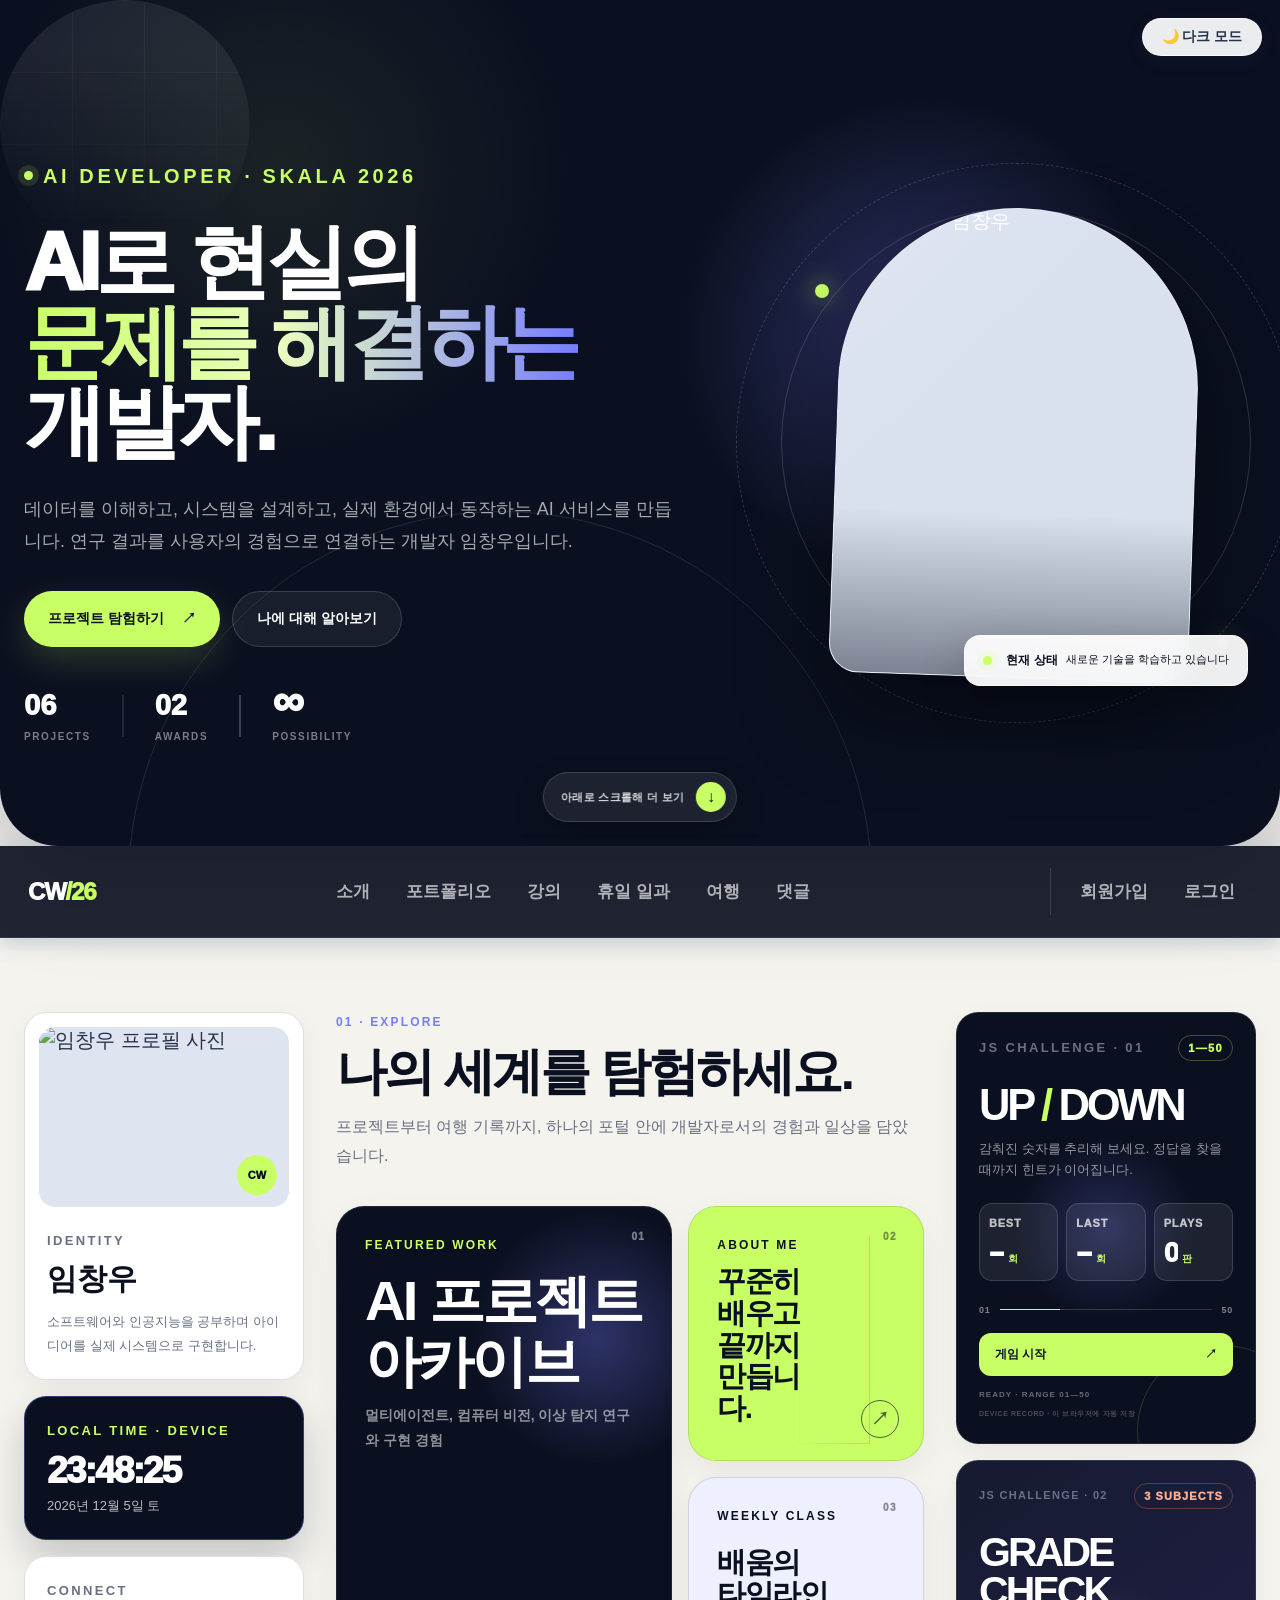
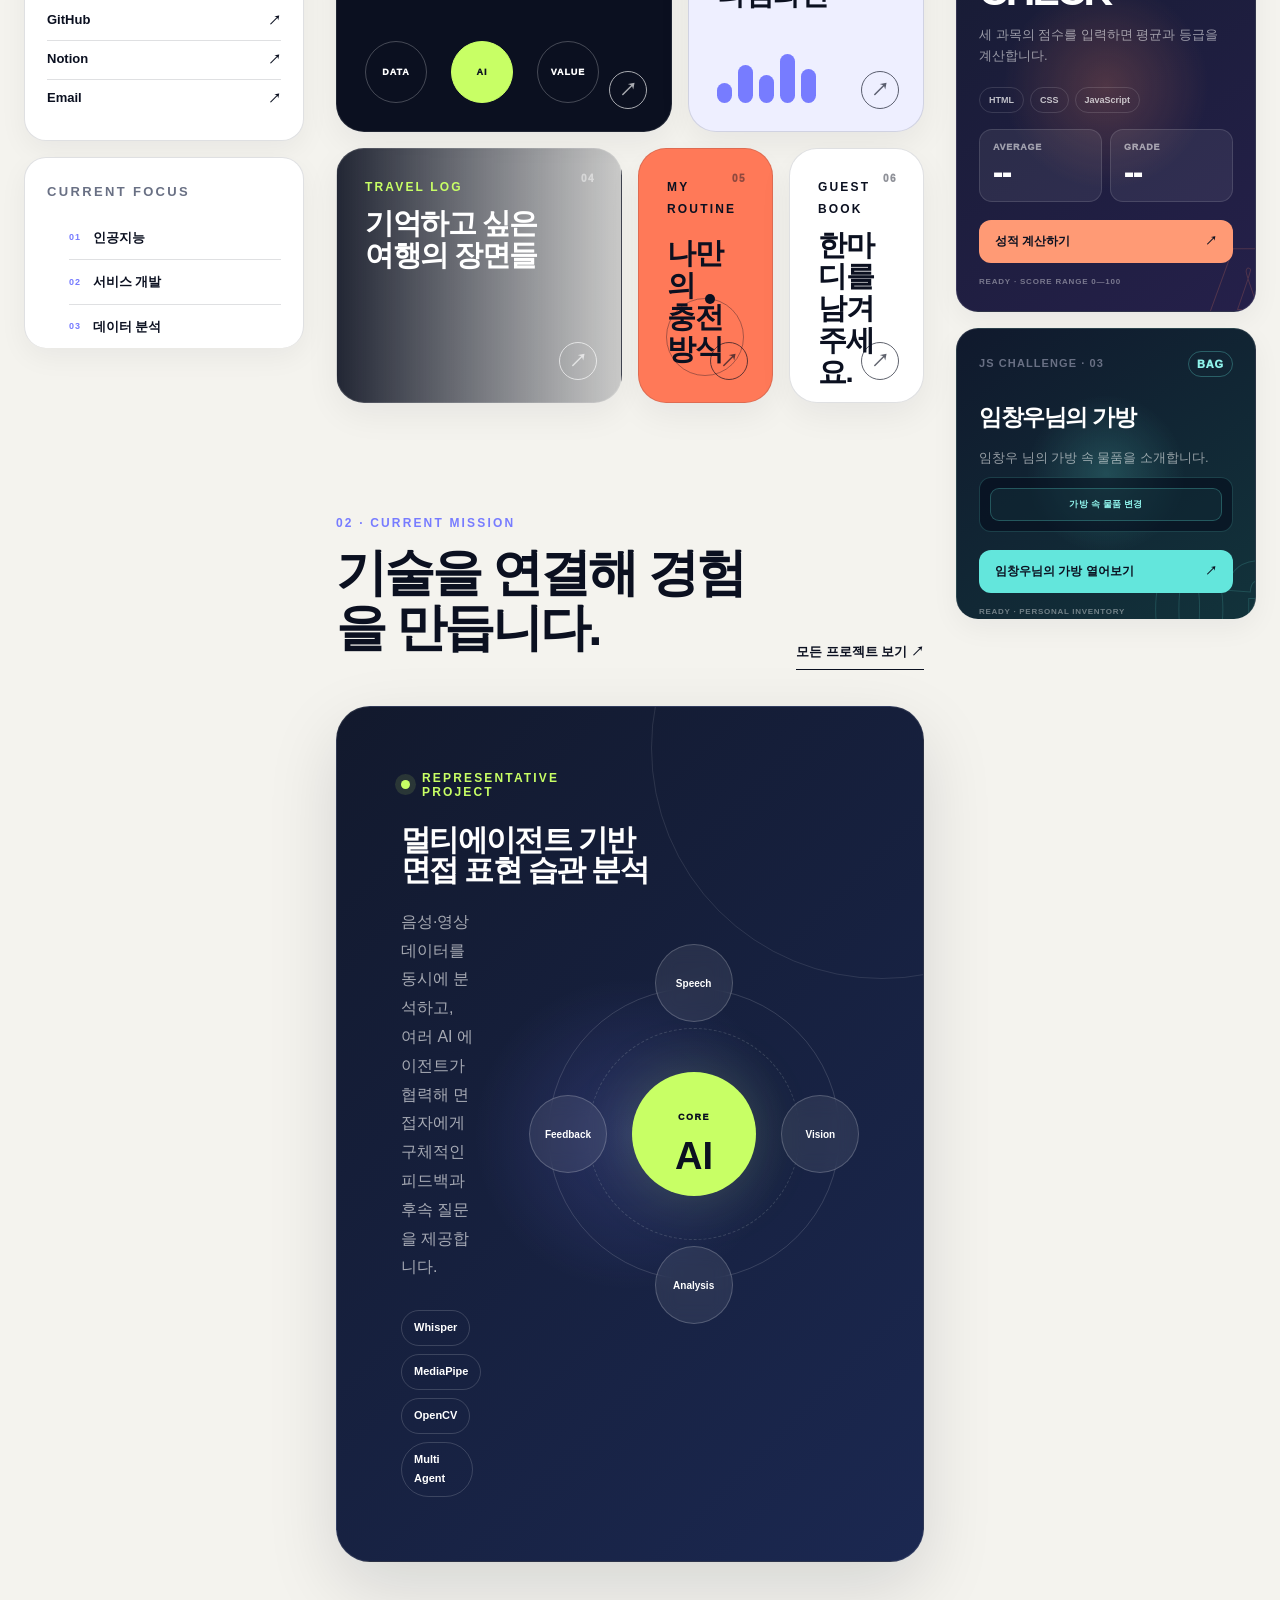
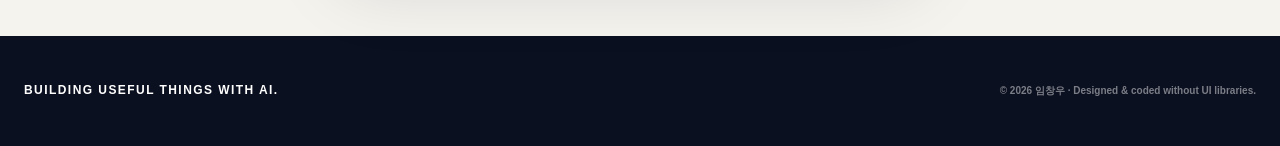
==== commit 79618a0a: "디테일한 디자인 수정" ====
--- a/index.html
+++ b/index.html
@@ -326,7 +326,10 @@
                             REPRESENTATIVE PROJECT
                         </div>
 
-                        <h3>멀티에이전트 기반<br>면접 표현 습관 분석</h3>
+                        <h3>
+                            <span>멀티에이전트 기반</span>
+                            <span>면접 표현 습관 분석</span>
+                        </h3>
 
                         <p>
                             음성·영상 데이터를 동시에 분석하고,
@@ -497,7 +500,7 @@
             >
                 <div class="bag-card-heading">
                     <p class="section-label">JS CHALLENGE · 03</p>
-                    <span>OBJECT ARRAY</span>
+                    <span>BAG</span>
                 </div>
 
                 <h2>임창우님의 가방</h2>
@@ -598,7 +601,7 @@
                     id="showMyBagButton"
                     class="bag-open-button"
                 >
-                    <span>내 가방 열어보기</span>
+                    <span>임창우님의 가방 열어보기</span>
                     <span aria-hidden="true">↗</span>
                 </button>
 
--- a/css/showcase.css
+++ b/css/showcase.css
@@ -807,14 +807,16 @@
     color: var(--mission-ink);
     background: var(--mission-lime);
     border-color: var(--mission-lime);
+    animation: aiNodePulse 2.2s ease-in-out infinite;
 }
 
 .system-flow i {
     position: relative;
     flex: 1;
-    height: 1px;
+    height: 2px;
     overflow: hidden;
-    background: rgba(255, 255, 255, 0.18);
+    background: rgba(255, 255, 255, 0.34);
+    border-radius: 999px;
 }
 
 .system-flow i::after {
@@ -822,8 +824,9 @@
     inset: 0;
     content: "";
     background: var(--mission-lime);
+    box-shadow: 0 0 12px rgba(200, 255, 101, 0.85);
     transform: translateX(-100%);
-    animation: dataFlow 2.6s ease-in-out infinite;
+    animation: dataFlow 2.2s ease-in-out infinite;
 }
 
 .system-flow i:nth-of-type(2)::after {
@@ -833,6 +836,18 @@
 @keyframes dataFlow {
     55%, 100% {
         transform: translateX(100%);
+    }
+}
+
+@keyframes aiNodePulse {
+    0%, 100% {
+        box-shadow: 0 0 0 rgba(200, 255, 101, 0);
+        transform: scale(1);
+    }
+
+    50% {
+        box-shadow: 0 0 26px rgba(200, 255, 101, 0.38);
+        transform: scale(1.08);
     }
 }
 
@@ -989,6 +1004,7 @@
 .mission-project-copy {
     position: relative;
     z-index: 2;
+    min-width: 0;
 }
 
 .project-state {
@@ -1001,9 +1017,14 @@
 .mission-home .mission-project h3 {
     margin: 26px 0 22px;
     color: white;
-    font-size: clamp(38px, 4vw, 64px);
+    font-size: clamp(30px, 2.2vw, 38px);
     line-height: 1.02;
     letter-spacing: -0.055em;
+}
+
+.mission-home .mission-project h3 span {
+    display: block;
+    white-space: nowrap;
 }
 
 .mission-home .mission-project p {
@@ -1625,10 +1646,12 @@
 
 .mission-home .mission-sidebar .bag-card h2 {
     margin: 24px 0 13px;
-    color: white;
-    font-size: clamp(26px, 2.2vw, 32px);
-    line-height: 0.92;
-    letter-spacing: -0.05em;
+    padding: 3px 0 4px;
+    max-width: 100%;
+    color: white;
+    font-size: clamp(21px, 1.8vw, 27px);
+    line-height: 1.15;
+    letter-spacing: -0.06em;
     white-space: nowrap;
 }
 
@@ -2143,16 +2166,29 @@
 
 .showcase-portfolio .portfolio-intro,
 .showcase-portfolio .goal-message {
+    --spot-x: 50%;
+    --spot-y: 50%;
     position: relative;
     padding: clamp(28px, 4vw, 52px);
     overflow: hidden;
-    color: white;
+    color: var(--inner-text);
     background:
-        radial-gradient(circle at 90% 10%, rgba(119, 124, 255, 0.3), transparent 28%),
-        var(--mission-ink);
-    border: 0;
+        radial-gradient(420px circle at var(--spot-x) var(--spot-y), rgba(119, 124, 255, 0.11), transparent 42%),
+        var(--mission-card);
+    border: 1px solid var(--mission-line);
     border-radius: 28px;
+    box-shadow: none;
+    transition:
+        transform 0.3s cubic-bezier(0.2, 0.7, 0.2, 1),
+        box-shadow 0.3s,
+        border-color 0.3s;
+}
+
+.showcase-portfolio .portfolio-intro:hover,
+.showcase-portfolio .goal-message:hover {
+    border-color: rgba(119, 124, 255, 0.36);
     box-shadow: var(--mission-shadow);
+    transform: translateY(-8px);
 }
 
 .showcase-portfolio .portfolio-intro::after,
@@ -2163,7 +2199,7 @@
     width: 300px;
     height: 300px;
     content: "";
-    border: 1px solid rgba(255, 255, 255, 0.12);
+    border: 1px solid rgba(119, 124, 255, 0.16);
     border-radius: 50%;
 }
 
@@ -2172,7 +2208,7 @@
     position: relative;
     z-index: 1;
     max-width: 880px;
-    color: rgba(255, 255, 255, 0.72);
+    color: var(--mission-muted);
     font-size: 17px;
 }
 
@@ -2215,15 +2251,15 @@
 
 .showcase-portfolio .featured-project {
     padding: clamp(36px, 5vw, 64px);
-    color: white;
+    color: var(--inner-text);
     background:
-        radial-gradient(circle at var(--spot-x) var(--spot-y), rgba(119, 124, 255, 0.24), transparent 30%),
-        var(--mission-ink);
-    border: 1px solid rgba(255, 255, 255, 0.09);
+        radial-gradient(circle at var(--spot-x) var(--spot-y), rgba(119, 124, 255, 0.1), transparent 30%),
+        var(--mission-card);
+    border: 1px solid var(--mission-line);
 }
 
 .showcase-portfolio .featured-project::before {
-    color: rgba(255, 255, 255, 0.42);
+    color: var(--mission-muted);
 }
 
 .showcase-portfolio .featured-project h3,
@@ -2234,7 +2270,7 @@
 
 .showcase-portfolio .featured-project h4,
 .showcase-portfolio .featured-project .project-category {
-    color: var(--mission-lime);
+    color: var(--mission-violet);
 }
 
 .showcase-portfolio .project-heading {
@@ -2391,10 +2427,7 @@
 }
 
 html.dark-mode .mission-home .live-card,
-html.dark-mode .mission-home .mission-project,
-html.dark-mode .showcase-portfolio .featured-project,
-html.dark-mode .showcase-portfolio .portfolio-intro,
-html.dark-mode .showcase-portfolio .goal-message {
+html.dark-mode .mission-home .mission-project {
     background-color: var(--mission-ink);
 }
 
@@ -2430,6 +2463,11 @@
     color: white;
 }
 
+html.dark-mode .showcase-portfolio .featured-project h4,
+html.dark-mode .showcase-portfolio .featured-project .project-category {
+    color: var(--mission-lime);
+}
+
 html.dark-mode .showcase-portfolio .award-card:first-child,
 html.dark-mode .showcase-portfolio .award-card:first-child h3,
 html.dark-mode .showcase-portfolio .award-card:first-child p,
@@ -2703,7 +2741,7 @@
     }
 
     .mission-home .mission-project h3 {
-        font-size: 39px;
+        font-size: clamp(28px, 8vw, 36px);
     }
 
     .agent-map {
@@ -2766,6 +2804,15 @@
     .mission-scroll-cue i::after,
     .agent-map::after {
         animation: none;
+    }
+
+    .system-flow span:nth-of-type(2) {
+        animation: none;
+    }
+
+    .system-flow i::after {
+        opacity: 0.7;
+        transform: none;
     }
 
     .updown-range i::after {
@@ -3275,17 +3322,26 @@
 }
 
 .showcase-inner.class-page tbody td {
+    position: relative;
     color: var(--inner-text);
     background: var(--inner-surface);
+    transition:
+        color 0.2s,
+        background 0.2s,
+        box-shadow 0.2s,
+        transform 0.2s;
 }
 
 .showcase-inner.class-page tbody tr:nth-child(even) td {
-    background: var(--inner-soft);
-}
-
-.showcase-inner.class-page tbody td:hover {
+    background: var(--inner-surface);
+}
+
+.showcase-inner.class-page tbody tr:not(.lunch-row) td:hover {
+    z-index: 2;
     color: var(--inner-text);
     background: rgba(var(--inner-accent-rgb), 0.2);
+    box-shadow: 0 10px 24px rgba(var(--inner-accent-rgb), 0.18);
+    transform: translateY(-3px) scale(1.015);
 }
 
 .showcase-inner.class-page .lunch-row th,
@@ -3619,6 +3675,12 @@
     background: var(--inner-soft);
 }
 
+html.dark-mode .showcase-inner.class-page tbody tr:not(.lunch-row) td:hover {
+    color: var(--inner-text);
+    background: rgba(var(--inner-accent-rgb), 0.22);
+    box-shadow: 0 10px 24px rgba(0, 0, 0, 0.2);
+}
+
 html.dark-mode .showcase-inner input,
 html.dark-mode .showcase-inner select,
 html.dark-mode .showcase-inner textarea {
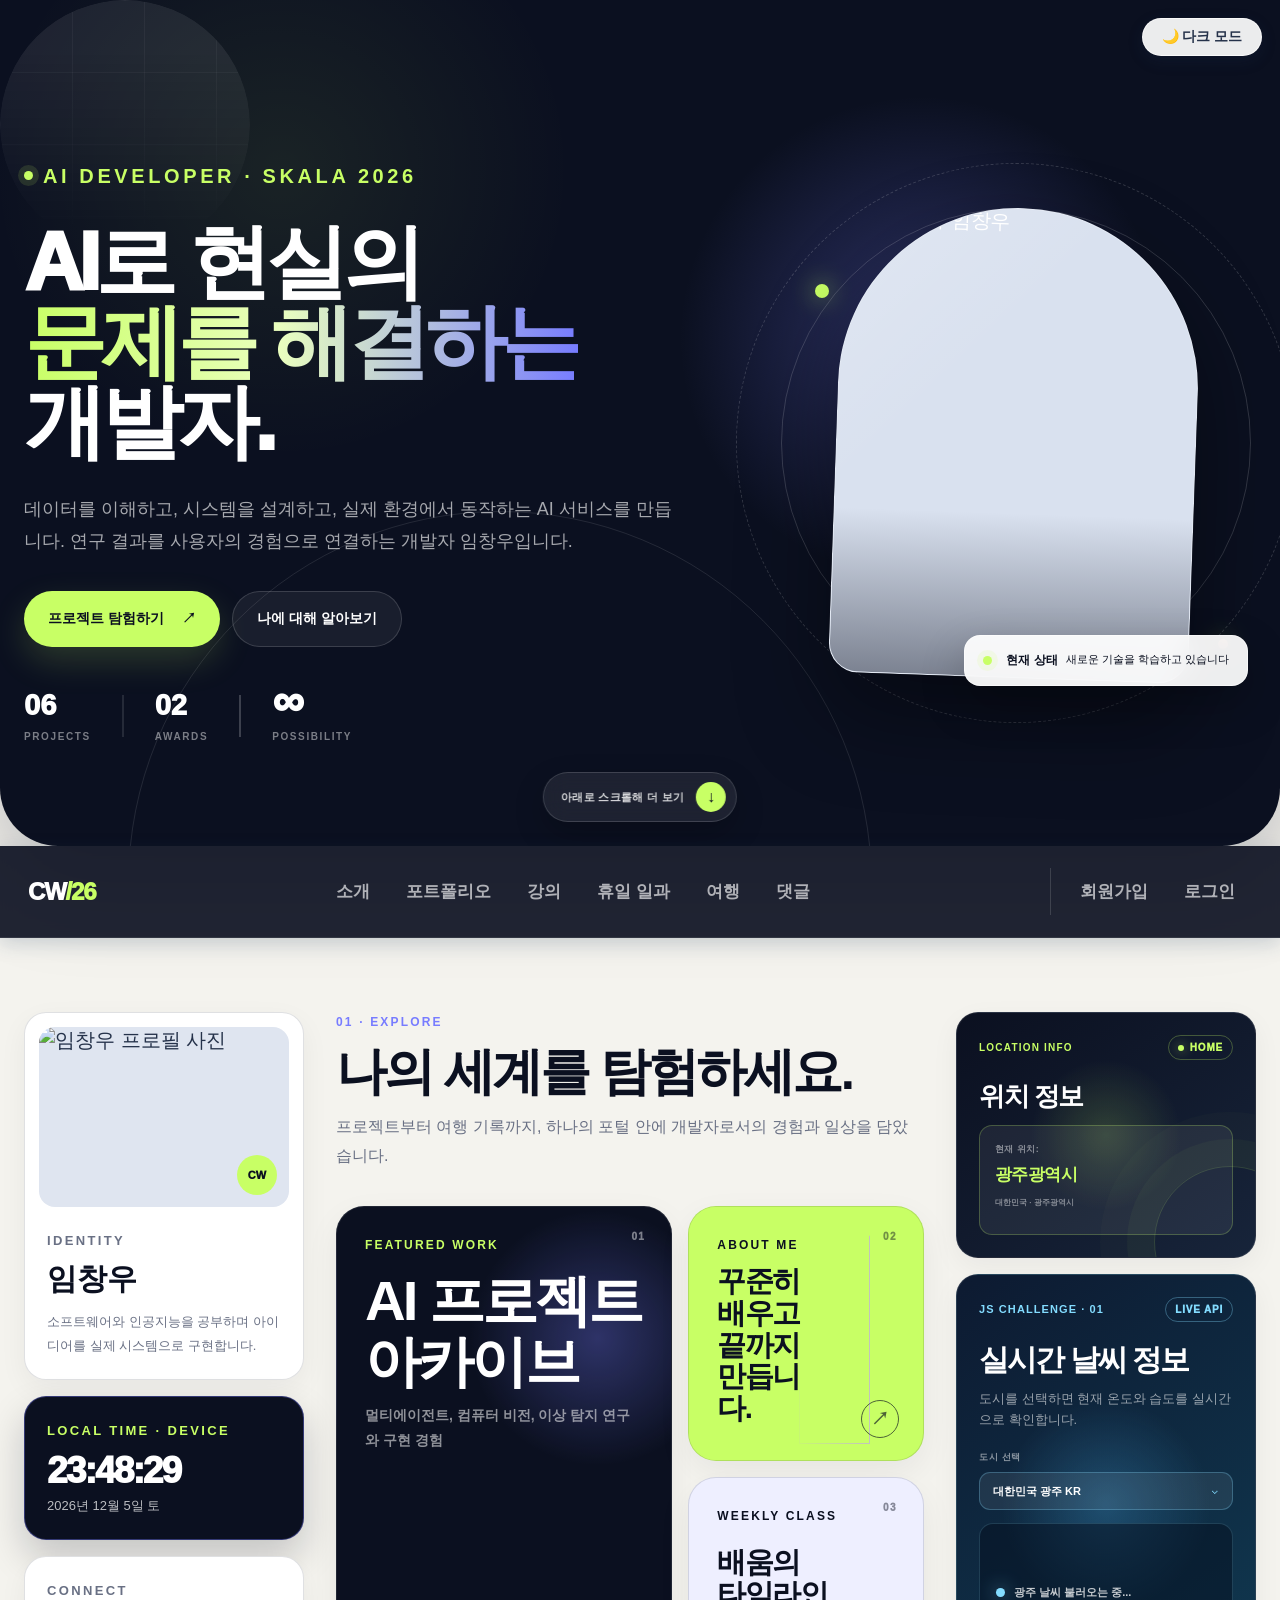
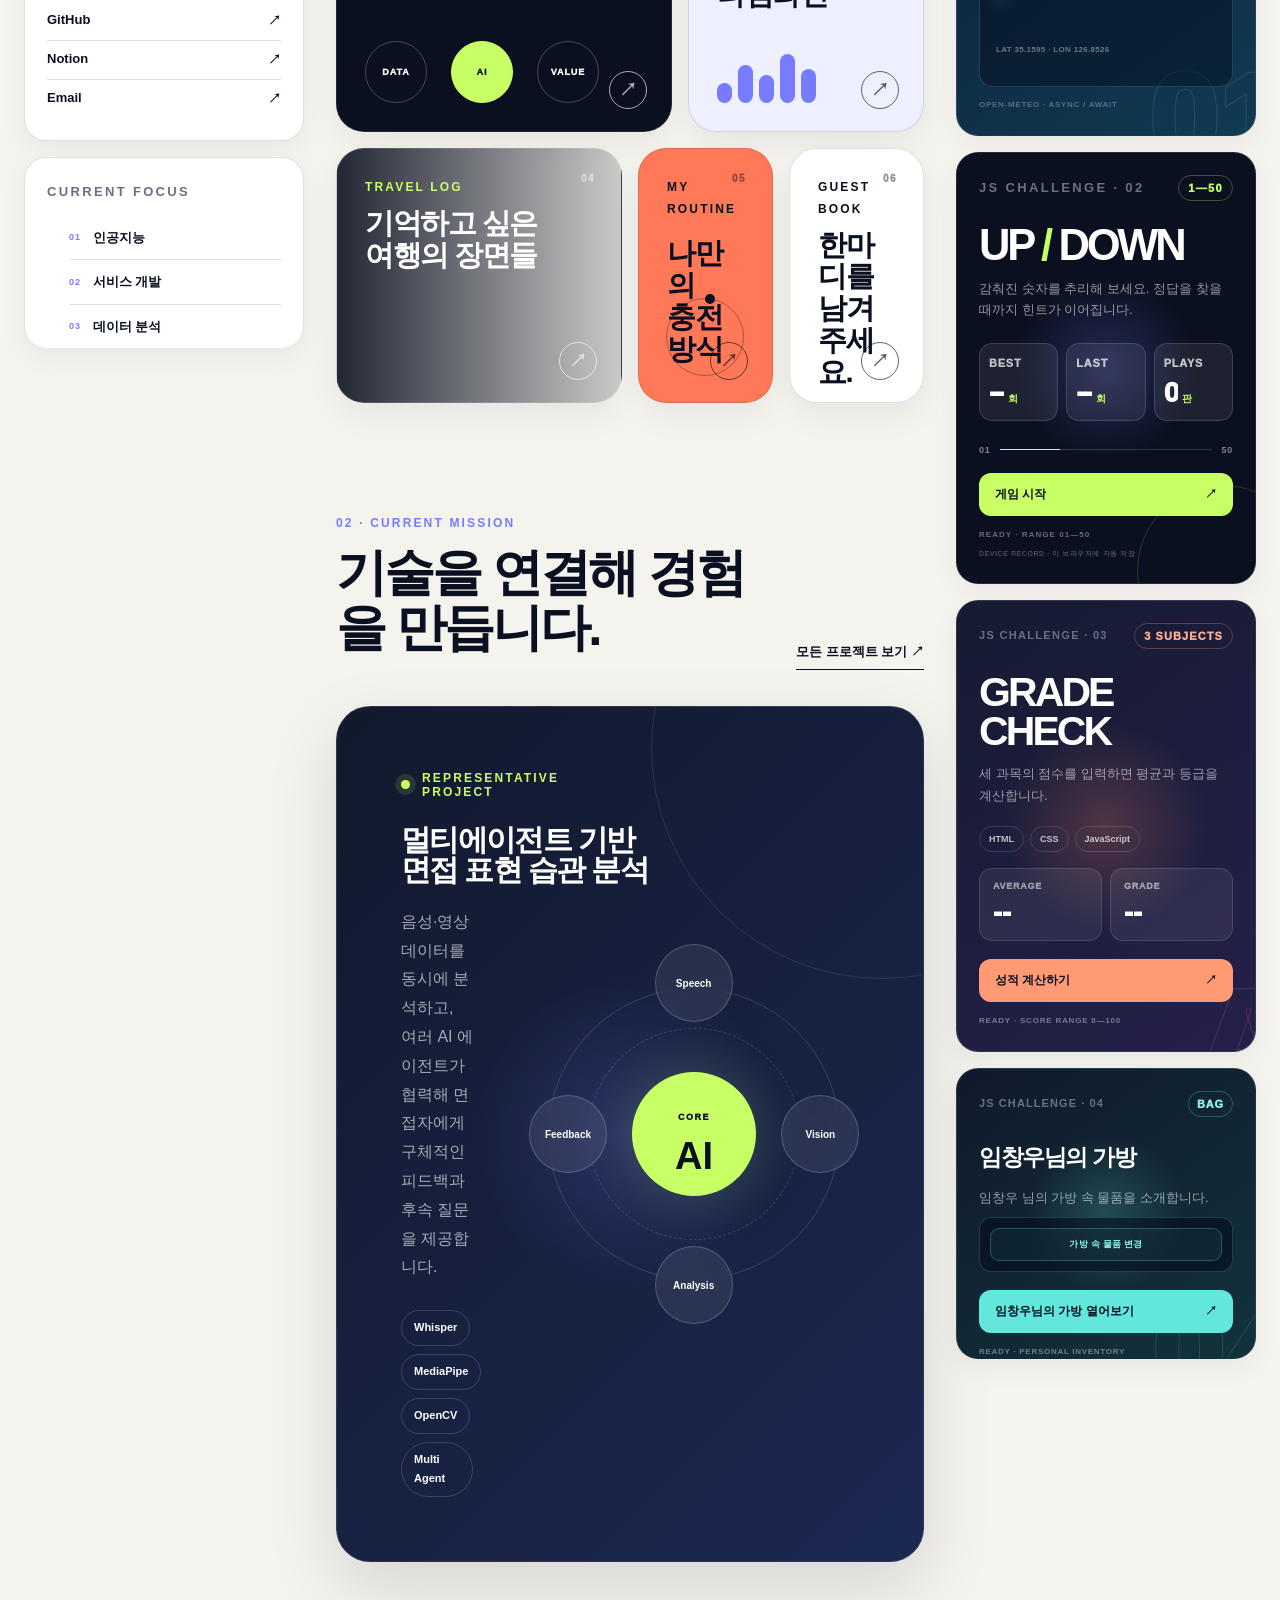
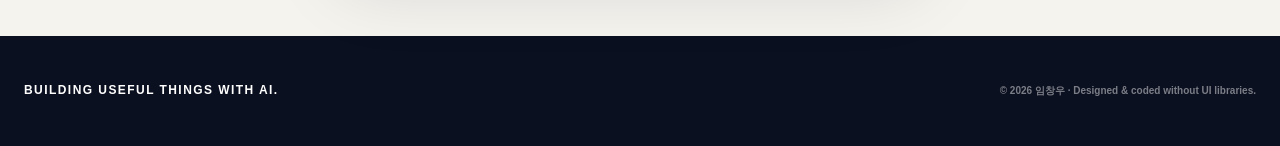
==== commit e794ec6b: "현재 위치 수정" ====
--- a/index.html
+++ b/index.html
@@ -14,6 +14,7 @@
 
     <title>임창우 | AI Developer Portal</title>
 
+    <script src="js/entry-redirect.js"></script>
     <link rel="stylesheet" href="css/style.css">
     <link rel="stylesheet" href="css/showcase.css">
 </head>
@@ -361,12 +362,142 @@
 
         <aside class="sidebar mission-sidebar mission-sidebar-right">
             <section
+                class="location-card is-active"
+                data-reveal
+                data-spotlight
+            >
+                <div class="location-card-heading">
+                    <p class="section-label">LOCATION INFO</p>
+                    <span>
+                        <i aria-hidden="true"></i>
+                        HOME
+                    </span>
+                </div>
+
+                <h2>위치 정보</h2>
+
+                <div class="current-location-panel">
+                    <p>
+                        <span>현재 위치:</span>
+                        <strong>광주광역시</strong>
+                    </p>
+
+                    <p class="location-details">
+                        대한민국 · 광주광역시
+                    </p>
+                </div>
+            </section>
+
+            <section
+                class="weather-card"
+                data-reveal
+                data-spotlight
+            >
+                <div class="weather-card-heading">
+                    <p class="section-label">JS CHALLENGE · 01</p>
+                    <span>LIVE API</span>
+                </div>
+
+                <h2>실시간 날씨 정보</h2>
+
+                <p class="weather-description">
+                    도시를 선택하면 현재 온도와 습도를 실시간으로 확인합니다.
+                </p>
+
+                <label
+                    class="weather-select-label"
+                    for="weatherCitySelect"
+                >
+                    도시 선택
+                </label>
+
+                <div class="weather-select-wrap">
+                    <select id="weatherCitySelect">
+                        <option
+                            value="gwangju"
+                            data-name="대한민국 광주"
+                            data-country="KR"
+                            data-latitude="35.1595"
+                            data-longitude="126.8526"
+                        >
+                            대한민국 광주 KR
+                        </option>
+                        <option
+                            value="jeonju"
+                            data-name="대한민국 전주"
+                            data-country="KR"
+                            data-latitude="35.8242"
+                            data-longitude="127.1480"
+                        >
+                            대한민국 전주 KR
+                        </option>
+                        <option
+                            value="seoul"
+                            data-name="대한민국 서울"
+                            data-country="KR"
+                            data-latitude="37.5665"
+                            data-longitude="126.9780"
+                        >
+                            대한민국 서울 KR
+                        </option>
+                        <option
+                            value="busan"
+                            data-name="대한민국 부산"
+                            data-country="KR"
+                            data-latitude="35.1796"
+                            data-longitude="129.0756"
+                        >
+                            대한민국 부산 KR
+                        </option>
+                        <option
+                            value="tokyo"
+                            data-name="일본 도쿄"
+                            data-country="JP"
+                            data-latitude="35.6762"
+                            data-longitude="139.6503"
+                        >
+                            일본 도쿄 JP
+                        </option>
+                        <option
+                            value="paris"
+                            data-name="프랑스 파리"
+                            data-country="FR"
+                            data-latitude="48.8566"
+                            data-longitude="2.3522"
+                        >
+                            프랑스 파리 FR
+                        </option>
+                    </select>
+                    <span aria-hidden="true">⌄</span>
+                </div>
+
+                <div
+                    class="weather-box is-loading"
+                    id="weather-box"
+                    role="status"
+                    aria-live="polite"
+                >
+                    <p class="weather-loading">
+                        <span aria-hidden="true"></span>
+                        광주 날씨 불러오는 중...
+                    </p>
+                    <p class="weather-coordinates">
+                        LAT 35.1595 · LON 126.8526
+                    </p>
+                </div>
+
+                <p class="weather-source">
+                    OPEN-METEO · ASYNC / AWAIT
+                </p>
+            </section>
+
+            <section
                 class="updown-card"
                 data-reveal
                 data-spotlight
             >
                 <div class="updown-card-heading">
-                    <p class="section-label">JS CHALLENGE · 01</p>
+                    <p class="section-label">JS CHALLENGE · 02</p>
                     <span>1—50</span>
                 </div>
 
@@ -443,7 +574,7 @@
                 data-spotlight
             >
                 <div class="grade-card-heading">
-                    <p class="section-label">JS CHALLENGE · 02</p>
+                    <p class="section-label">JS CHALLENGE · 03</p>
                     <span>3 SUBJECTS</span>
                 </div>
 
@@ -499,7 +630,7 @@
                 data-spotlight
             >
                 <div class="bag-card-heading">
-                    <p class="section-label">JS CHALLENGE · 03</p>
+                    <p class="section-label">JS CHALLENGE · 04</p>
                     <span>BAG</span>
                 </div>
 
@@ -631,5 +762,6 @@
     <script src="script/upDown.js" defer></script>
     <script src="script/grade.js" defer></script>
     <script type="module" src="script/bag.js"></script>
+    <script type="module" src="script/realtimeInfo.js"></script>
 </body>
 </html>
--- a/css/showcase.css
+++ b/css/showcase.css
@@ -1612,7 +1612,7 @@
     font-size: 130px;
     font-weight: 950;
     line-height: 1;
-    content: "03";
+    content: "04";
     -webkit-text-stroke: 1px rgba(99, 230, 220, 0.17);
 }
 
@@ -1887,6 +1887,399 @@
     font-size: 8px;
     font-weight: 900;
     letter-spacing: 0.09em;
+}
+
+/* 고정 위치 정보 */
+.mission-home .mission-sidebar .location-card {
+    --spot-x: 50%;
+    --spot-y: 50%;
+    --location-accent: #c8ff65;
+    position: relative;
+    overflow: hidden;
+    color: white;
+    background:
+        radial-gradient(
+            circle at var(--spot-x) var(--spot-y),
+            rgba(200, 255, 101, 0.17),
+            transparent 39%
+        ),
+        linear-gradient(145deg, #0b1020, #17243a);
+    border-color: rgba(255, 255, 255, 0.1);
+    isolation: isolate;
+}
+
+.mission-home .location-card::after {
+    position: absolute;
+    right: -51px;
+    bottom: -61px;
+    z-index: -1;
+    width: 150px;
+    height: 150px;
+    content: "";
+    border: 1px solid rgba(200, 255, 101, 0.16);
+    border-radius: 50%;
+    box-shadow:
+        0 0 0 27px rgba(200, 255, 101, 0.035),
+        0 0 0 54px rgba(200, 255, 101, 0.02);
+}
+
+.location-card-heading {
+    display: flex;
+    align-items: center;
+    justify-content: space-between;
+    gap: 10px;
+}
+
+.mission-home .location-card-heading .section-label {
+    color: var(--location-accent);
+    font-size: 10px;
+    letter-spacing: 0.12em;
+    white-space: nowrap;
+}
+
+.mission-home .location-card-heading > span {
+    display: inline-flex;
+    align-items: center;
+    gap: 6px;
+    padding: 6px 9px;
+    color: var(--location-accent);
+    font-size: 10px;
+    font-weight: 950;
+    letter-spacing: 0.08em;
+    border: 1px solid rgba(200, 255, 101, 0.28);
+    border-radius: 999px;
+}
+
+.location-card-heading i {
+    width: 6px;
+    height: 6px;
+    background: var(--location-accent);
+    border-radius: 50%;
+    box-shadow: 0 0 12px rgba(200, 255, 101, 0.72);
+    animation: locationPulse 1s ease-in-out infinite alternate;
+}
+
+.mission-home .mission-sidebar .location-card h2 {
+    margin: 22px 0 15px;
+    color: white;
+    font-size: clamp(22px, 2vw, 28px);
+    line-height: 1.1;
+    letter-spacing: -0.055em;
+    white-space: nowrap;
+}
+
+.current-location-panel {
+    padding: 15px;
+    background: rgba(255, 255, 255, 0.065);
+    border: 1px solid rgba(255, 255, 255, 0.1);
+    border-radius: 13px;
+}
+
+.mission-home .mission-sidebar .current-location-panel > p:first-child {
+    display: grid;
+    gap: 7px;
+}
+
+.current-location-panel p:first-child span {
+    color: rgba(255, 255, 255, 0.48);
+    font-size: 9px;
+    font-weight: 900;
+    letter-spacing: 0.05em;
+}
+
+.current-location-panel strong {
+    overflow-wrap: anywhere;
+    color: white;
+    font-size: 17px;
+    line-height: 1.25;
+    letter-spacing: -0.035em;
+}
+
+.mission-home .mission-sidebar .location-details {
+    min-height: 2.8em;
+    margin-top: 11px;
+    color: rgba(255, 255, 255, 0.46);
+    font-size: 8px;
+    font-weight: 800;
+    line-height: 1.5;
+}
+
+.location-card.is-active .current-location-panel {
+    border-color: rgba(200, 255, 101, 0.24);
+}
+
+.location-card.is-active .current-location-panel strong {
+    color: var(--location-accent);
+}
+
+@keyframes locationPulse {
+    to {
+        opacity: 0.38;
+        transform: scale(0.72);
+    }
+}
+
+/* JavaScript 과제: 실시간 날씨 */
+.mission-home .mission-sidebar .weather-card {
+    --spot-x: 50%;
+    --spot-y: 50%;
+    --weather-accent: #83dcff;
+    position: relative;
+    overflow: hidden;
+    color: white;
+    background:
+        radial-gradient(
+            circle at var(--spot-x) var(--spot-y),
+            rgba(82, 191, 255, 0.24),
+            transparent 38%
+        ),
+        linear-gradient(145deg, #0d1a31, #103b53);
+    border-color: rgba(255, 255, 255, 0.1);
+    isolation: isolate;
+}
+
+.mission-home .weather-card::after {
+    position: absolute;
+    right: -31px;
+    bottom: -47px;
+    z-index: -1;
+    color: transparent;
+    font-size: 124px;
+    font-weight: 950;
+    line-height: 1;
+    content: "01";
+    -webkit-text-stroke: 1px rgba(131, 220, 255, 0.15);
+}
+
+.weather-card-heading {
+    display: flex;
+    align-items: center;
+    justify-content: space-between;
+    gap: 8px;
+}
+
+.mission-home .weather-card-heading .section-label {
+    min-width: 0;
+    color: var(--weather-accent);
+    font-size: 11px;
+    letter-spacing: 0.1em;
+    white-space: nowrap;
+}
+
+.mission-home .weather-card-heading > span {
+    flex: 0 0 auto;
+    padding: 6px 9px;
+    color: var(--weather-accent);
+    font-size: 10px;
+    font-weight: 950;
+    letter-spacing: 0.08em;
+    white-space: nowrap;
+    border: 1px solid rgba(131, 220, 255, 0.34);
+    border-radius: 999px;
+}
+
+.mission-home .mission-sidebar .weather-card h2 {
+    margin: 24px 0 13px;
+    color: white;
+    font-size: clamp(24px, 2.35vw, 32px);
+    line-height: 0.95;
+    letter-spacing: -0.065em;
+    white-space: nowrap;
+}
+
+.mission-home .mission-sidebar .weather-description {
+    color: rgba(255, 255, 255, 0.58);
+    line-height: 1.65;
+}
+
+.weather-select-label {
+    display: block;
+    margin: 21px 0 8px;
+    color: rgba(255, 255, 255, 0.52);
+    font-size: 9px;
+    font-weight: 950;
+    letter-spacing: 0.08em;
+}
+
+.weather-select-wrap {
+    position: relative;
+}
+
+.mission-home .weather-card select {
+    width: 100%;
+    margin: 0;
+    padding: 12px 38px 12px 13px;
+    color: white;
+    font-size: 11px;
+    font-weight: 850;
+    appearance: none;
+    background: rgba(255, 255, 255, 0.08);
+    border: 1px solid rgba(131, 220, 255, 0.28);
+    border-radius: 11px;
+    box-shadow: none;
+}
+
+.mission-home .weather-card select:hover {
+    border-color: rgba(131, 220, 255, 0.6);
+}
+
+.mission-home .weather-card select:focus {
+    outline: 2px solid var(--weather-accent);
+    outline-offset: 2px;
+}
+
+.mission-home .weather-card select option {
+    color: #0b1020;
+    background: white;
+}
+
+.weather-select-wrap > span {
+    position: absolute;
+    top: 50%;
+    right: 14px;
+    color: var(--weather-accent);
+    font-size: 17px;
+    pointer-events: none;
+    transform: translateY(-58%);
+}
+
+.weather-box {
+    min-height: 164px;
+    margin-top: 13px;
+    padding: 16px;
+    background: rgba(5, 15, 31, 0.5);
+    border: 1px solid rgba(131, 220, 255, 0.18);
+    border-radius: 14px;
+}
+
+.weather-location {
+    display: flex;
+    align-items: center;
+    gap: 10px;
+}
+
+.weather-location > span {
+    display: grid;
+    flex: 0 0 auto;
+    place-items: center;
+    width: 36px;
+    height: 36px;
+    font-size: 17px;
+    background: rgba(131, 220, 255, 0.11);
+    border: 1px solid rgba(131, 220, 255, 0.22);
+    border-radius: 50%;
+}
+
+.weather-location div {
+    display: grid;
+    min-width: 0;
+    gap: 3px;
+}
+
+.weather-location small {
+    color: rgba(255, 255, 255, 0.4);
+    font-size: 7px;
+    font-weight: 900;
+    letter-spacing: 0.1em;
+}
+
+.weather-location strong {
+    overflow: hidden;
+    color: white;
+    font-size: 13px;
+    text-overflow: ellipsis;
+    white-space: nowrap;
+}
+
+.weather-values {
+    display: grid;
+    grid-template-columns: repeat(2, minmax(0, 1fr));
+    gap: 8px;
+    margin: 15px 0 12px;
+}
+
+.weather-values > div {
+    min-width: 0;
+    padding: 11px;
+    background: rgba(255, 255, 255, 0.065);
+    border: 1px solid rgba(255, 255, 255, 0.09);
+    border-radius: 10px;
+}
+
+.weather-values dt {
+    color: rgba(255, 255, 255, 0.47);
+    font-size: 8px;
+    font-weight: 900;
+    line-height: 1;
+}
+
+.weather-values dd {
+    margin: 8px 0 0;
+    color: white;
+    font-size: 23px;
+    font-weight: 950;
+    line-height: 1;
+    letter-spacing: -0.045em;
+}
+
+.weather-values dd span {
+    margin-left: 2px;
+    color: var(--weather-accent);
+    font-size: 10px;
+}
+
+.mission-home .mission-sidebar .weather-coordinates,
+.mission-home .mission-sidebar .weather-updated {
+    color: rgba(255, 255, 255, 0.4);
+    font-size: 8px;
+    font-weight: 800;
+    line-height: 1.5;
+    letter-spacing: 0.04em;
+}
+
+.weather-loading {
+    display: flex;
+    align-items: center;
+    gap: 9px;
+    min-height: 104px;
+    color: rgba(255, 255, 255, 0.76) !important;
+    font-size: 11px !important;
+    font-weight: 850;
+}
+
+.weather-loading > span {
+    width: 9px;
+    height: 9px;
+    background: var(--weather-accent);
+    border-radius: 50%;
+    box-shadow: 0 0 18px rgba(131, 220, 255, 0.72);
+    animation: weatherPulse 0.9s ease-in-out infinite alternate;
+}
+
+.weather-error {
+    display: grid;
+    min-height: 103px;
+    place-items: center;
+    color: #ffbdad !important;
+    font-size: 11px !important;
+    font-weight: 850;
+    line-height: 1.6;
+    text-align: center;
+}
+
+.mission-home .mission-sidebar .weather-source {
+    margin-top: 11px;
+    color: rgba(255, 255, 255, 0.3);
+    font-size: 8px;
+    font-weight: 900;
+    letter-spacing: 0.09em;
+}
+
+@keyframes weatherPulse {
+    to {
+        opacity: 0.35;
+        transform: scale(0.65);
+    }
 }
 
 .mission-links {
@@ -2426,6 +2819,28 @@
     border-color: rgba(255, 255, 255, 0.1);
 }
 
+html.dark-mode .mission-home .mission-sidebar section.location-card {
+    background:
+        radial-gradient(
+            circle at var(--spot-x) var(--spot-y),
+            rgba(200, 255, 101, 0.17),
+            transparent 39%
+        ),
+        linear-gradient(145deg, #0b1020, #17243a);
+    border-color: rgba(255, 255, 255, 0.1);
+}
+
+html.dark-mode .mission-home .mission-sidebar section.weather-card {
+    background:
+        radial-gradient(
+            circle at var(--spot-x) var(--spot-y),
+            rgba(82, 191, 255, 0.24),
+            transparent 38%
+        ),
+        linear-gradient(145deg, #0d1a31, #103b53);
+    border-color: rgba(255, 255, 255, 0.1);
+}
+
 html.dark-mode .mission-home .live-card,
 html.dark-mode .mission-home .mission-project {
     background-color: var(--mission-ink);
@@ -2816,6 +3231,14 @@
     }
 
     .updown-range i::after {
+        animation: none;
+    }
+
+    .weather-loading > span {
+        animation: none;
+    }
+
+    .location-card-heading i {
         animation: none;
     }
 }
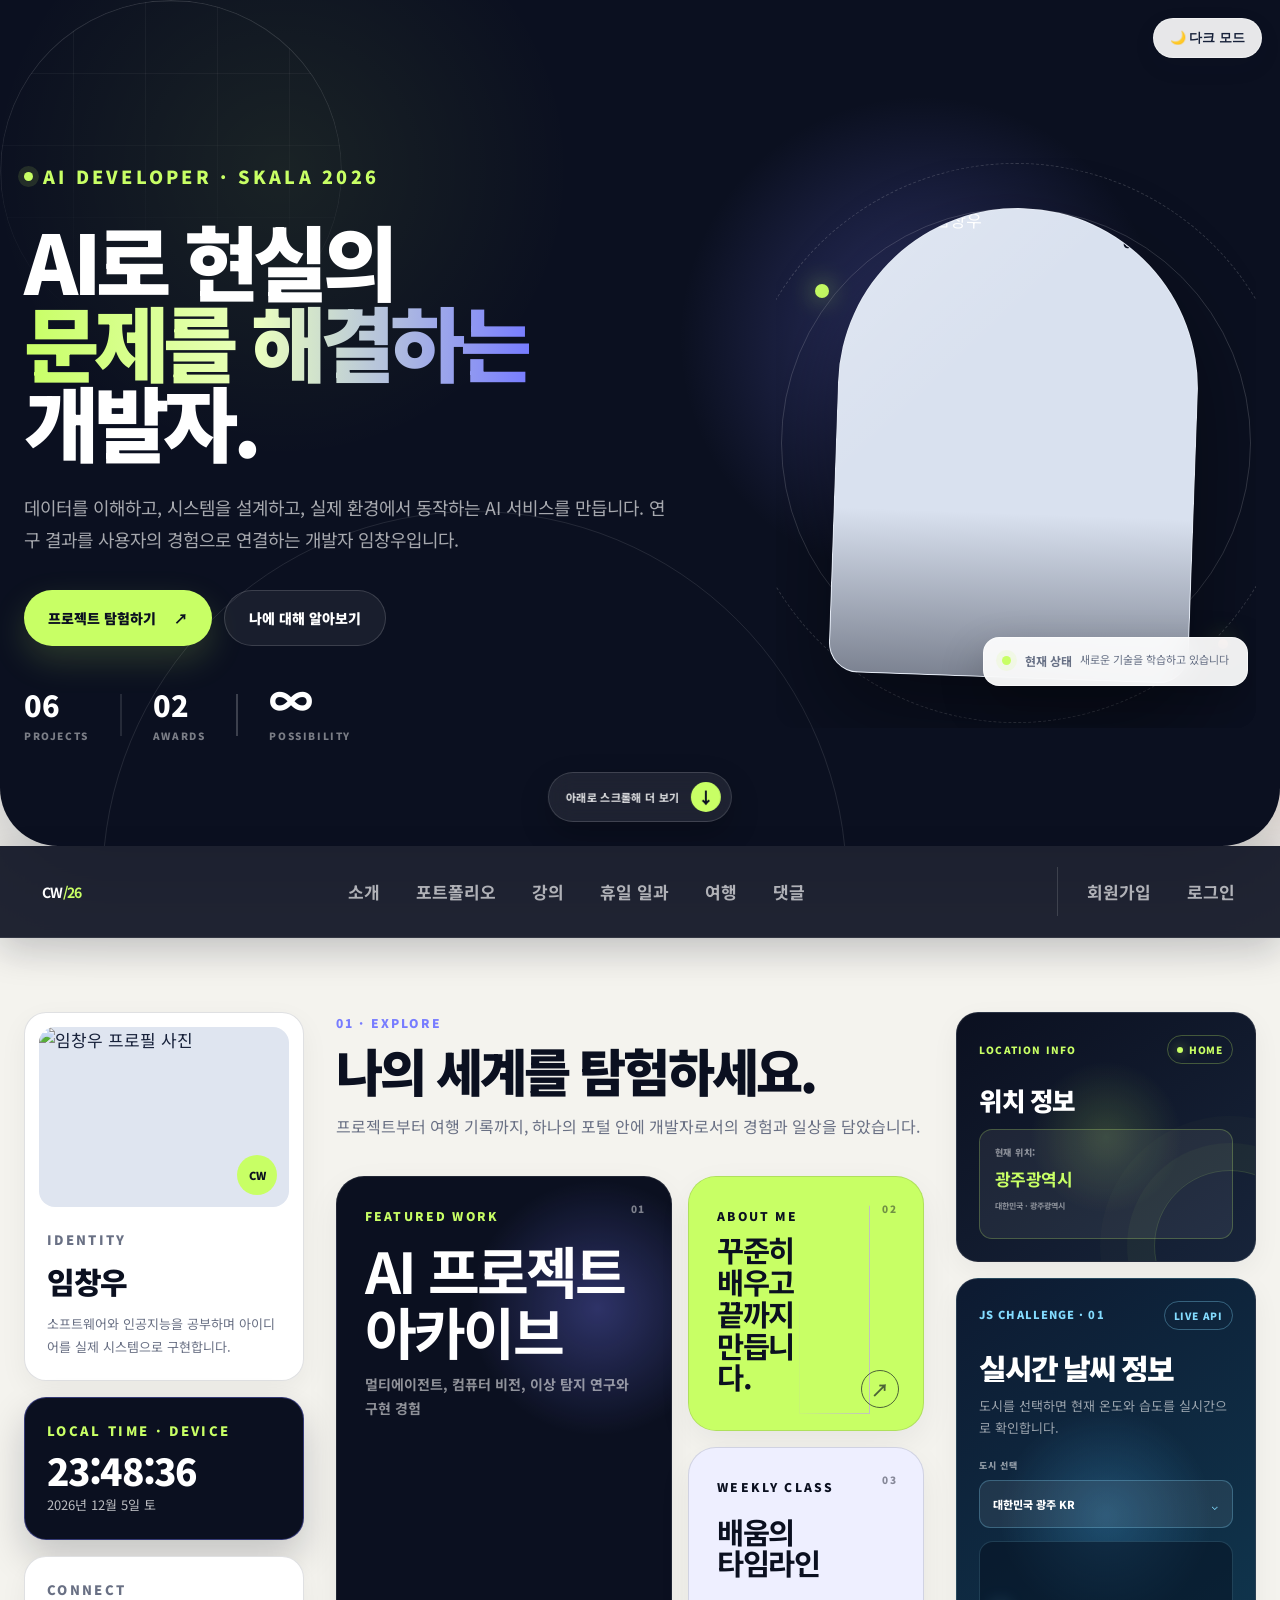
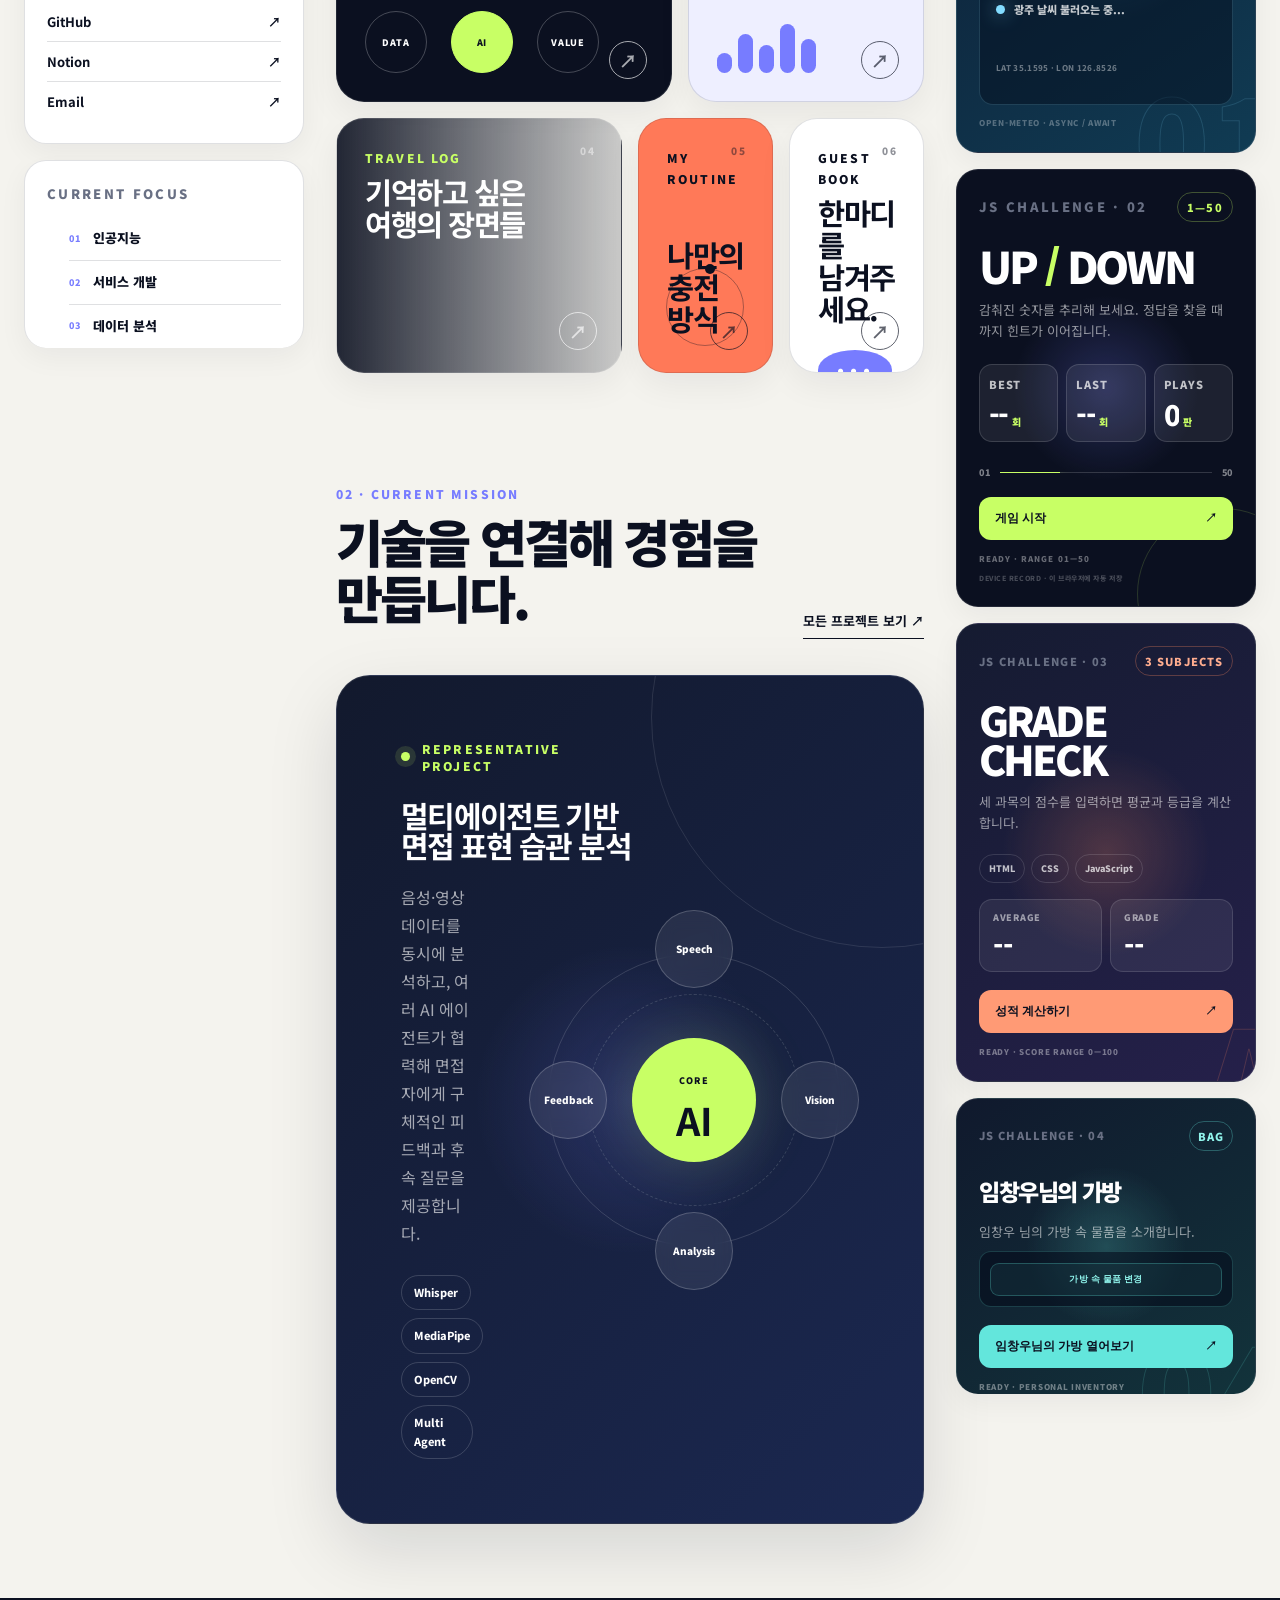
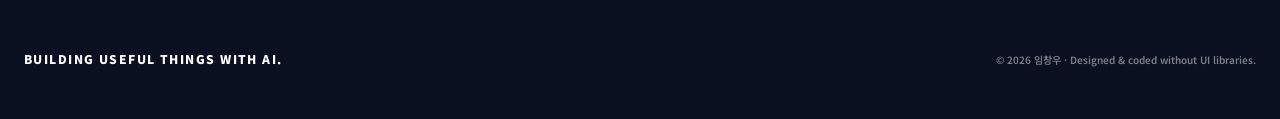
==== commit 9016368e: "디자인 수정" ====
--- a/index.html
+++ b/index.html
@@ -143,7 +143,7 @@
         </div>
     </nav>
 
-    <div class="layout mission-layout" id="mainContent">
+    <div class="layout mission-layout container" id="mainContent">
         <aside class="sidebar mission-sidebar mission-sidebar-left">
             <section class="identity-card" data-reveal>
                 <div class="identity-top">
--- a/css/style.css
+++ b/css/style.css
@@ -1,4 +1,6 @@
 /* 1. 기본 설정 */
+@import url("https://fonts.googleapis.com/css2?family=Noto+Sans+KR:wght@400;500;600;700;800;900&display=swap");
+
 * {
     box-sizing: border-box;
 }
@@ -11,7 +13,7 @@
     margin: 0;
     font-size: 20px;
     color: #25324a;
-    font-family: Arial, Helvetica, sans-serif;
+    font-family: "Noto Sans KR", Arial, Helvetica, sans-serif;
     background: #eef4fb;
 }
 
@@ -43,6 +45,12 @@
 
 figure {
     margin: 0;
+}
+
+.container {
+    width: 100%;
+    margin-right: auto;
+    margin-left: auto;
 }
 
 figcaption {
@@ -1929,4 +1937,1237 @@
 html.dark-mode li,
 html.dark-mode dd {
     color: #d8e1ec;
-}+}
+
+/* ==================================================
+   NEW PORTAL DESIGN
+   기존 style.css 맨 아래에 추가
+================================================== */
+
+:root {
+    --page-bg: #f5f3ee;
+    --surface: #ffffff;
+    --surface-soft: #faf9f6;
+    --surface-blue: #eef1ff;
+
+    --text: #17213a;
+    --muted: #677085;
+    --line: #e3e4e8;
+
+    --navy: #17213a;
+    --navy-light: #24345b;
+    --primary: #5367e8;
+    --primary-dark: #4054cf;
+    --accent: #ff7849;
+    --accent-soft: #fff0e9;
+    --success: #16856a;
+    --danger: #d84b4b;
+
+    --shadow-sm: 0 8px 24px rgba(23, 33, 58, 0.07);
+    --shadow-md: 0 20px 50px rgba(23, 33, 58, 0.11);
+    --shadow-lg: 0 30px 80px rgba(10, 18, 38, 0.2);
+
+    --radius-sm: 12px;
+    --radius-md: 20px;
+    --radius-lg: 30px;
+}
+
+/* 기본 설정 */
+body {
+    color: var(--text);
+    font-size: 17px;
+    font-family:
+        Pretendard,
+        "Noto Sans KR",
+        "Apple SD Gothic Neo",
+        Arial,
+        sans-serif;
+    background: var(--page-bg);
+}
+
+p,
+li,
+dt,
+dd {
+    line-height: 1.75;
+}
+
+a {
+    color: var(--primary);
+    transition:
+        color 0.2s,
+        background 0.2s,
+        transform 0.2s,
+        box-shadow 0.2s;
+}
+
+a:hover {
+    color: var(--accent);
+    text-decoration: none;
+}
+
+::selection {
+    color: white;
+    background: var(--primary);
+}
+
+/* 전체 배경 */
+.site-page {
+    color: var(--text);
+    background:
+        radial-gradient(
+            circle at 8% 15%,
+            rgba(83, 103, 232, 0.1),
+            transparent 26%
+        ),
+        radial-gradient(
+            circle at 92% 32%,
+            rgba(255, 120, 73, 0.1),
+            transparent 24%
+        ),
+        var(--page-bg);
+}
+
+.site-page::before {
+    top: 22%;
+    left: -180px;
+    width: 420px;
+    height: 420px;
+    background: rgba(83, 103, 232, 0.07);
+    filter: blur(30px);
+}
+
+.site-page::after {
+    right: -160px;
+    bottom: 8%;
+    width: 380px;
+    height: 380px;
+    background: rgba(255, 120, 73, 0.07);
+    filter: blur(30px);
+}
+
+/* 공통 헤더 */
+.site-page > header {
+    padding: 88px 24px 76px;
+    background:
+        radial-gradient(
+            circle at 75% 20%,
+            rgba(83, 103, 232, 0.55),
+            transparent 24%
+        ),
+        linear-gradient(
+            125deg,
+            #11182c,
+            #17264b 55%,
+            #243d6d
+        );
+    border-radius: 0 0 44px 44px;
+    box-shadow: var(--shadow-lg);
+}
+
+.site-page > header::before {
+    top: -130px;
+    right: 7%;
+    width: 340px;
+    height: 340px;
+    background: transparent;
+    border: 1px solid rgba(255, 255, 255, 0.13);
+}
+
+.site-page > header::after {
+    bottom: -190px;
+    left: 8%;
+    width: 380px;
+    height: 380px;
+    background: rgba(255, 120, 73, 0.1);
+    border: 0;
+}
+
+.site-page > header h1 {
+    margin-bottom: 18px;
+    color: white;
+    font-size: clamp(38px, 5vw, 64px);
+    font-weight: 900;
+    letter-spacing: -2.5px;
+    transform: none;
+    text-shadow: none;
+}
+
+.site-page > header p {
+    max-width: 760px;
+    color: rgba(255, 255, 255, 0.72);
+    font-size: 18px;
+    line-height: 1.8;
+}
+
+/* 공통 콘텐츠 */
+.site-page > main {
+    width: 1120px;
+    margin: 64px auto;
+    padding: 46px;
+    background: var(--surface);
+    border: 1px solid rgba(23, 33, 58, 0.07);
+    border-radius: var(--radius-lg);
+    box-shadow: var(--shadow-md);
+}
+
+.site-page section {
+    margin-bottom: 52px;
+}
+
+.site-page h2 {
+    margin-bottom: 26px;
+    padding: 0 0 16px;
+    color: var(--text);
+    font-size: clamp(25px, 3vw, 34px);
+    font-weight: 900;
+    letter-spacing: -1.3px;
+    background: transparent;
+    border: 0;
+    border-bottom: 1px solid var(--line);
+    border-radius: 0;
+}
+
+.site-page h2::before {
+    display: inline-block;
+    width: 9px;
+    height: 9px;
+    margin-right: 12px;
+    content: "";
+    vertical-align: 4px;
+    background: var(--accent);
+    border-radius: 50%;
+    box-shadow: 0 0 0 6px var(--accent-soft);
+}
+
+.site-page h2::after {
+    display: none;
+}
+
+.site-page h3 {
+    color: var(--text);
+    letter-spacing: -0.4px;
+}
+
+.site-page hr {
+    border-color: var(--line);
+}
+
+.site-page img {
+    border-radius: var(--radius-md);
+    box-shadow: var(--shadow-md);
+}
+
+/* 공통 내비게이션 */
+.home-page > nav,
+.holiday-nav,
+.portfolio-nav {
+    position: sticky;
+    top: 0;
+    z-index: 100;
+    display: flex;
+    align-items: center;
+    justify-content: center;
+    flex-wrap: wrap;
+    gap: 8px;
+    padding: 13px 20px;
+    background: rgba(17, 24, 44, 0.92);
+    border-bottom: 1px solid rgba(255, 255, 255, 0.08);
+    box-shadow: 0 14px 35px rgba(10, 18, 38, 0.18);
+    backdrop-filter: blur(18px);
+}
+
+.home-page > nav a,
+.holiday-nav a,
+.portfolio-nav a {
+    margin: 0;
+    padding: 9px 14px;
+    color: rgba(255, 255, 255, 0.76);
+    font-size: 14px;
+    font-weight: 700;
+    border: 0;
+    border-radius: 999px;
+}
+
+.home-page > nav a:hover,
+.holiday-nav a:hover,
+.portfolio-nav a:hover {
+    color: white;
+    background: rgba(255, 255, 255, 0.12);
+}
+
+/* 메인 페이지 */
+.home-page > header {
+    padding: 105px 24px 90px;
+}
+
+.home-page > header h1 {
+    font-size: clamp(44px, 6vw, 76px);
+}
+
+.home-page .layout {
+    grid-template-columns: minmax(0, 2fr) minmax(300px, 0.8fr);
+    gap: 28px;
+    width: 1320px;
+    max-width: calc(100% - 48px);
+    margin: 58px auto;
+}
+
+.home-page .main-content,
+.home-page .sidebar {
+    padding: 40px;
+    background: var(--surface);
+    border: 1px solid rgba(23, 33, 58, 0.07);
+    border-radius: var(--radius-lg);
+    box-shadow: var(--shadow-md);
+}
+
+.home-page .sidebar {
+    top: 88px;
+    padding: 30px;
+}
+
+.home-page .sidebar section {
+    padding-bottom: 28px;
+    border-bottom: 1px solid var(--line);
+}
+
+.shortcut-list {
+    display: grid;
+    grid-template-columns: repeat(2, minmax(0, 1fr));
+    gap: 14px;
+}
+
+.shortcut-list li {
+    width: auto;
+}
+
+.shortcut-list a {
+    justify-content: flex-start;
+    min-height: 82px;
+    padding: 20px;
+    color: var(--text);
+    text-align: left;
+    background: var(--surface-soft);
+    border: 1px solid var(--line);
+    border-radius: var(--radius-md);
+    box-shadow: none;
+}
+
+.shortcut-list a:hover {
+    color: white;
+    background: var(--primary);
+    border-color: var(--primary);
+    transform: translateY(-5px);
+    box-shadow: 0 18px 35px rgba(83, 103, 232, 0.25);
+}
+
+.home-page article {
+    padding: 26px;
+    background: var(--surface-blue);
+    border: 0;
+    border-left: 5px solid var(--primary);
+    border-radius: var(--radius-md);
+}
+
+.home-page figure {
+    overflow: hidden;
+    border-radius: var(--radius-md);
+}
+
+.home-page figure img {
+    max-height: 560px;
+    border-radius: var(--radius-md);
+    transition: transform 0.5s;
+}
+
+.home-page figure:hover img {
+    transform: scale(1.025);
+}
+
+.home-page figcaption {
+    padding-top: 14px;
+    color: var(--muted);
+    font-size: 14px;
+}
+
+/* 인증 메뉴 */
+.auth-menu {
+    gap: 6px;
+    margin-left: 8px;
+    padding-left: 12px;
+    border-left: 1px solid rgba(255, 255, 255, 0.18);
+}
+
+.auth-menu button {
+    min-width: 0;
+    padding: 9px 15px;
+    color: white;
+    font-size: 14px;
+    background: var(--accent);
+    border-radius: 999px;
+    box-shadow: none;
+}
+
+.auth-menu button:hover {
+    background: #ed6538;
+}
+
+/* 입력 폼 */
+.signup-page > main {
+    width: 850px;
+}
+
+.signup-result-page > main {
+    width: 720px;
+}
+
+fieldset {
+    margin-bottom: 26px;
+    padding: 28px;
+    background: var(--surface-soft);
+    border: 1px solid var(--line);
+    border-radius: var(--radius-md);
+    box-shadow: none;
+}
+
+legend {
+    padding: 0 12px;
+    color: var(--primary);
+    font-size: 18px;
+}
+
+label {
+    margin-bottom: 8px;
+    color: var(--text);
+    font-size: 15px;
+}
+
+input,
+select,
+textarea {
+    min-height: 48px;
+    padding: 12px 14px;
+    color: var(--text);
+    font-size: 16px;
+    background: var(--surface);
+    border: 1px solid #d6d8df;
+    border-radius: var(--radius-sm);
+    transition:
+        border-color 0.2s,
+        box-shadow 0.2s,
+        background 0.2s;
+}
+
+input:hover,
+select:hover,
+textarea:hover {
+    border-color: #aeb4c2;
+}
+
+input:focus,
+select:focus,
+textarea:focus {
+    outline: none;
+    border-color: var(--primary);
+    box-shadow: 0 0 0 4px rgba(83, 103, 232, 0.13);
+}
+
+input[type="checkbox"],
+input[type="radio"] {
+    min-height: auto;
+    accent-color: var(--primary);
+}
+
+button,
+.paper-button {
+    min-width: 130px;
+    padding: 13px 22px;
+    color: white;
+    font-size: 15px;
+    font-weight: 800;
+    background: var(--primary);
+    border: 0;
+    border-radius: var(--radius-sm);
+    box-shadow: 0 10px 24px rgba(83, 103, 232, 0.2);
+}
+
+button:hover,
+.paper-button:hover {
+    color: white;
+    background: var(--primary-dark);
+    transform: translateY(-2px);
+}
+
+button[type="reset"],
+.comment-cancel-button {
+    color: var(--text);
+    background: #e8e9ed;
+    box-shadow: none;
+}
+
+/* 여행 페이지 */
+.trip-page > main {
+    width: 1200px;
+}
+
+.audio-card,
+.video-card {
+    padding: 28px;
+    background: var(--navy);
+    border: 0;
+    border-radius: var(--radius-md);
+    box-shadow: var(--shadow-md);
+}
+
+.audio-card p,
+.video-card p,
+.media-note {
+    color: rgba(255, 255, 255, 0.72);
+}
+
+.trip-gallery {
+    gap: 22px;
+}
+
+.trip-gallery figure {
+    overflow: hidden;
+    background: var(--surface);
+    border: 1px solid var(--line);
+    border-radius: var(--radius-md);
+    box-shadow: var(--shadow-sm);
+}
+
+.trip-gallery figure:hover {
+    transform: translateY(-8px);
+    box-shadow: var(--shadow-md);
+}
+
+.trip-gallery img {
+    height: 280px;
+    border-radius: 0;
+    transition: transform 0.5s;
+}
+
+.trip-gallery figure:hover img {
+    transform: scale(1.05);
+}
+
+.trip-gallery figcaption {
+    padding: 20px;
+}
+
+.trip-gallery figcaption strong {
+    color: var(--text);
+}
+
+.trip-card {
+    color: var(--muted);
+    background: var(--surface-soft);
+    border-color: var(--line);
+}
+
+/* 휴일 및 프로필 타임라인 */
+.holiday-page mark {
+    padding: 4px 9px;
+    color: var(--text);
+    background: var(--accent-soft);
+}
+
+.routine-list::before,
+.profile-timeline::before {
+    width: 2px;
+    background: linear-gradient(var(--primary), var(--accent));
+}
+
+.routine-card,
+.timeline-item,
+.profile-info-card {
+    background: var(--surface-soft);
+    border: 1px solid var(--line);
+    border-radius: var(--radius-md);
+    box-shadow: none;
+    transition:
+        transform 0.25s,
+        border-color 0.25s,
+        box-shadow 0.25s;
+}
+
+.routine-card:hover,
+.timeline-item:hover,
+.profile-info-card:hover {
+    border-color: rgba(83, 103, 232, 0.35);
+    transform: translateX(5px);
+    box-shadow: var(--shadow-sm);
+}
+
+.routine-card time,
+.timeline-item time {
+    color: white;
+    background: var(--primary);
+    border-color: var(--page-bg);
+    border-radius: 999px;
+}
+
+.profile-info-icon,
+.project-icon {
+    background: var(--surface-blue);
+}
+
+.profile-card-list li,
+.profile-goal-list li,
+.keyword-list > div {
+    background: var(--surface-soft);
+    border-color: var(--line);
+    border-radius: var(--radius-md);
+}
+
+.profile-goal-list li {
+    border-left-color: var(--accent);
+}
+
+.keyword-list dt {
+    color: var(--primary);
+}
+
+/* 시간표 */
+.table-card {
+    padding: 20px;
+    background: var(--surface-soft);
+    border: 1px solid var(--line);
+    border-radius: var(--radius-md);
+    box-shadow: none;
+}
+
+.class-page table {
+    overflow: hidden;
+    background: var(--surface);
+    border-radius: var(--radius-sm);
+}
+
+.class-page caption {
+    color: var(--text);
+    font-weight: 900;
+    background: var(--surface-blue);
+    border-color: var(--line);
+}
+
+.class-page th,
+.class-page td {
+    border-color: var(--line);
+}
+
+.class-page thead th {
+    background: var(--navy);
+}
+
+.class-page tbody th {
+    color: var(--primary);
+    background: var(--surface-blue);
+}
+
+.class-page tbody td {
+    color: var(--text);
+    background: var(--surface);
+}
+
+.class-page tbody tr:nth-child(even) td {
+    background: var(--surface-soft);
+}
+
+.class-page tbody td:hover {
+    color: var(--primary-dark);
+    background: #e9edff;
+}
+
+.class-page .lunch-row th,
+.class-page .lunch-row td {
+    color: #8b5715;
+    background: #fff1ce;
+}
+
+/* 포트폴리오 */
+.portfolio-page > main {
+    width: 1240px;
+}
+
+.portfolio-intro,
+.goal-message {
+    padding: 30px;
+    background: var(--navy);
+    border: 0;
+    border-radius: var(--radius-md);
+    box-shadow: var(--shadow-md);
+}
+
+.portfolio-intro p,
+.goal-message p,
+.portfolio-intro strong,
+.goal-message strong {
+    color: rgba(255, 255, 255, 0.82);
+}
+
+.project-grid,
+.skill-grid {
+    gap: 20px;
+}
+
+.project-card,
+.skill-card {
+    padding: 28px;
+    background: var(--surface-soft);
+    border: 1px solid var(--line);
+    border-radius: var(--radius-md);
+    box-shadow: none;
+}
+
+.project-card:hover {
+    border-color: rgba(83, 103, 232, 0.35);
+    transform: translateY(-7px);
+    box-shadow: var(--shadow-md);
+}
+
+.featured-project {
+    border-top: 0;
+    border-left: 6px solid var(--accent);
+}
+
+.project-category {
+    color: var(--muted);
+}
+
+.project-card h4 {
+    color: var(--primary);
+}
+
+.project-tags span {
+    padding: 7px 12px;
+    color: var(--primary-dark);
+    background: var(--surface-blue);
+    border-radius: 999px;
+}
+
+.skill-card li {
+    color: var(--text);
+    background: var(--surface);
+    border-color: var(--line);
+    border-radius: var(--radius-sm);
+}
+
+.skill-card li span {
+    background: var(--primary);
+    border-radius: 999px;
+}
+
+.award-card {
+    background: #fff8e8;
+    border-color: #f1d99c;
+    border-radius: var(--radius-md);
+}
+
+.award-card h3 {
+    color: #8b5c16;
+}
+
+/* 댓글 게시판 */
+.comments-page > main {
+    width: 920px;
+}
+
+.comment-login-guide {
+    padding: 22px;
+    color: #815314;
+    background: #fff4d5;
+    border-color: #ebd391;
+    border-radius: var(--radius-md);
+}
+
+#commentCount {
+    color: var(--primary-dark);
+    background: var(--surface-blue);
+}
+
+.comment-card {
+    padding: 23px;
+    background: var(--surface-soft);
+    border: 1px solid var(--line);
+    border-radius: var(--radius-md);
+    box-shadow: none;
+    transition:
+        border-color 0.2s,
+        transform 0.2s;
+}
+
+.comment-card:hover {
+    border-color: rgba(83, 103, 232, 0.3);
+    transform: translateY(-3px);
+}
+
+.comment-card-header strong,
+.comment-author-area > strong {
+    color: var(--primary);
+}
+
+.comment-empty,
+.comment-loading,
+.comment-error {
+    background: var(--surface-soft);
+    border-color: var(--line);
+    border-radius: var(--radius-md);
+}
+
+.comment-edit-button,
+.comment-save-button {
+    background: var(--primary);
+}
+
+.comment-delete-button {
+    background: var(--danger);
+}
+
+/* 푸터 */
+.site-page > footer {
+    margin-top: 70px;
+    padding: 46px 20px;
+    color: rgba(255, 255, 255, 0.65);
+    background: var(--navy);
+    border: 0;
+}
+
+.site-page > footer p {
+    margin: 6px 0;
+}
+
+footer a[href="index.html"] {
+    top: 18px;
+    left: 18px;
+    z-index: 3000;
+    padding: 11px 16px;
+    color: white;
+    font-size: 12px;
+    font-weight: 900;
+    background: rgba(11, 16, 32, 0.82);
+    border: 1px solid rgba(255, 255, 255, 0.16);
+    border-radius: 999px;
+    box-shadow: 0 10px 26px rgba(0, 0, 0, 0.18);
+    backdrop-filter: blur(12px);
+}
+
+footer a[href="index.html"]::before {
+    content: "← ";
+}
+
+footer a[href="index.html"]:hover {
+    color: #0b1020;
+    background: #c8ff65;
+}
+
+/* 테마 버튼 */
+.theme-toggle-button {
+    top: 18px;
+    right: 18px;
+    min-width: 0;
+    padding: 10px 16px;
+    color: var(--text);
+    font-size: 13px;
+    background: rgba(255, 255, 255, 0.9);
+    border: 1px solid rgba(255, 255, 255, 0.4);
+    border-radius: 999px;
+    box-shadow: var(--shadow-sm);
+}
+
+/* 다크 모드 */
+html.dark-mode {
+    --page-bg: #0e1422;
+    --surface: #172034;
+    --surface-soft: #1d2940;
+    --surface-blue: #252f55;
+
+    --text: #eef2fa;
+    --muted: #aab3c5;
+    --line: #303c54;
+
+    --navy: #0b1020;
+    --navy-light: #18233d;
+    --primary: #8292ff;
+    --primary-dark: #6c7ef5;
+    --accent: #ff8a60;
+    --accent-soft: rgba(255, 138, 96, 0.15);
+
+    --shadow-sm: 0 8px 24px rgba(0, 0, 0, 0.18);
+    --shadow-md: 0 20px 50px rgba(0, 0, 0, 0.25);
+}
+
+html.dark-mode,
+html.dark-mode body,
+html.dark-mode .site-page {
+    color: var(--text);
+    background:
+        radial-gradient(
+            circle at 10% 18%,
+            rgba(83, 103, 232, 0.14),
+            transparent 28%
+        ),
+        var(--page-bg);
+}
+
+html.dark-mode .site-page > header {
+    background:
+        radial-gradient(
+            circle at 75% 20%,
+            rgba(83, 103, 232, 0.4),
+            transparent 25%
+        ),
+        linear-gradient(125deg, #090e1a, #111c34 55%, #1a2c50);
+}
+
+html.dark-mode .site-page > main,
+html.dark-mode .home-page .main-content,
+html.dark-mode .home-page .sidebar {
+    color: var(--text);
+    background: var(--surface);
+    border-color: var(--line);
+}
+
+html.dark-mode .site-page h2 {
+    color: var(--text);
+    background: transparent;
+    border-bottom-color: var(--line);
+}
+
+html.dark-mode .site-page h3,
+html.dark-mode .site-page h4,
+html.dark-mode .site-page p,
+html.dark-mode .site-page li,
+html.dark-mode .site-page dt,
+html.dark-mode .site-page dd,
+html.dark-mode .site-page label,
+html.dark-mode .site-page figcaption,
+html.dark-mode .site-page small {
+    color: inherit;
+}
+
+html.dark-mode .home-page article,
+html.dark-mode .shortcut-list a,
+html.dark-mode .profile-info-card,
+html.dark-mode .timeline-item,
+html.dark-mode .routine-card,
+html.dark-mode .trip-gallery figure,
+html.dark-mode .table-card,
+html.dark-mode .project-card,
+html.dark-mode .skill-card,
+html.dark-mode .comment-card,
+html.dark-mode fieldset,
+html.dark-mode .profile-card-list li,
+html.dark-mode .profile-goal-list li,
+html.dark-mode .keyword-list > div,
+html.dark-mode .trip-card,
+html.dark-mode .comment-empty,
+html.dark-mode .comment-loading,
+html.dark-mode .comment-error {
+    color: var(--text);
+    background: var(--surface-soft);
+    border-color: var(--line);
+}
+
+html.dark-mode .shortcut-list a:hover {
+    color: white;
+    background: var(--primary-dark);
+}
+
+html.dark-mode .portfolio-intro,
+html.dark-mode .goal-message,
+html.dark-mode .audio-card,
+html.dark-mode .video-card {
+    background: var(--navy);
+}
+
+html.dark-mode input,
+html.dark-mode select,
+html.dark-mode textarea {
+    color: var(--text);
+    background: #111a2c;
+    border-color: var(--line);
+}
+
+html.dark-mode .skill-card li,
+html.dark-mode .trip-gallery figcaption {
+    color: var(--text);
+    background: var(--surface);
+    border-color: var(--line);
+}
+
+html.dark-mode .trip-gallery figcaption strong,
+html.dark-mode .keyword-list dt,
+html.dark-mode .project-card h4 {
+    color: var(--primary);
+}
+
+html.dark-mode .class-page table,
+html.dark-mode .class-page tbody td {
+    color: var(--text);
+    background: var(--surface);
+}
+
+html.dark-mode .class-page tbody tr:nth-child(even) td,
+html.dark-mode .class-page tbody th {
+    color: var(--text);
+    background: var(--surface-soft);
+}
+
+html.dark-mode .class-page tbody td:hover {
+    background: var(--surface-blue);
+}
+
+html.dark-mode .award-card {
+    color: #f7dfae;
+    background: #32291d;
+    border-color: #665234;
+}
+
+html.dark-mode .site-page > footer {
+    color: #aab3c5;
+    background: var(--navy);
+}
+
+html.dark-mode .theme-toggle-button {
+    color: var(--text);
+    background: rgba(23, 32, 52, 0.92);
+    border-color: var(--line);
+}
+
+/* 애니메이션 */
+.site-page > main,
+.home-page .main-content,
+.home-page .sidebar {
+    animation: pageEnter 0.55s ease both;
+}
+
+@keyframes pageEnter {
+    from {
+        opacity: 0;
+        transform: translateY(18px);
+    }
+
+    to {
+        opacity: 1;
+        transform: translateY(0);
+    }
+}
+
+/* 태블릿 */
+@media (max-width: 1000px) {
+    .home-page .layout {
+        grid-template-columns: 1fr;
+    }
+
+    .home-page .sidebar {
+        position: static;
+    }
+
+    .trip-gallery {
+        grid-template-columns: repeat(2, minmax(0, 1fr));
+    }
+}
+
+/* 모바일 */
+@media (max-width: 786px) {
+    .site-page > header,
+    .home-page > header {
+        padding: 78px 20px 56px;
+        border-radius: 0 0 28px 28px;
+    }
+
+    .site-page > header h1 {
+        font-size: 36px;
+        letter-spacing: -1.5px;
+    }
+
+    .site-page > header p {
+        font-size: 16px;
+    }
+
+    .site-page > main {
+        max-width: calc(100% - 24px);
+        margin: 30px auto;
+        padding: 24px;
+        border-radius: var(--radius-md);
+    }
+
+    .home-page .layout {
+        max-width: calc(100% - 24px);
+        margin: 30px auto;
+    }
+
+    .home-page .main-content,
+    .home-page .sidebar {
+        padding: 24px;
+        border-radius: var(--radius-md);
+    }
+
+    .shortcut-list {
+        grid-template-columns: 1fr;
+    }
+
+    .shortcut-list a {
+        min-height: 68px;
+    }
+
+    .trip-gallery,
+    .profile-info-grid,
+    .profile-card-list,
+    .keyword-list,
+    .project-grid,
+    .skill-grid {
+        grid-template-columns: 1fr;
+    }
+
+    .featured-project {
+        grid-column: auto;
+    }
+
+    .auth-menu {
+        width: 100%;
+        justify-content: center;
+        margin: 4px 0 0;
+        padding: 8px 0 0;
+        border-top: 1px solid rgba(255, 255, 255, 0.12);
+        border-left: 0;
+    }
+
+    .site-page h2 {
+        font-size: 25px;
+    }
+
+    .site-page > footer {
+        margin-top: 40px;
+    }
+}
+
+@media (max-width: 480px) {
+    .site-page > header h1 {
+        font-size: 30px;
+    }
+
+    .site-page > main,
+    .home-page .main-content,
+    .home-page .sidebar {
+        padding: 20px;
+    }
+
+    fieldset,
+    .project-card,
+    .skill-card {
+        padding: 20px;
+    }
+
+    .theme-toggle-button {
+        top: 10px;
+        right: 10px;
+        padding: 8px 11px;
+        font-size: 11px;
+    }
+
+    footer a[href="index.html"] {
+        top: 10px;
+        left: 10px;
+        padding: 9px 12px;
+        font-size: 11px;
+    }
+}
+
+@media (prefers-reduced-motion: reduce) {
+    *,
+    *::before,
+    *::after {
+        scroll-behavior: auto !important;
+        animation: none !important;
+        transition: none !important;
+    }
+}
+
+/* 포트폴리오 자기소개 배경 통일 */
+.portfolio-page .portfolio-intro {
+    color: var(--text);
+    background: var(--surface-soft);
+    border: 1px solid var(--line);
+    box-shadow: none;
+}
+
+.portfolio-page .portfolio-intro p,
+.portfolio-page .portfolio-intro strong {
+    color: var(--text);
+}
+
+/* 다크 모드 */
+html.dark-mode .portfolio-page .portfolio-intro {
+    color: var(--text);
+    background: var(--surface-soft);
+    border-color: var(--line);
+}
+
+html.dark-mode .portfolio-page .portfolio-intro p,
+html.dark-mode .portfolio-page .portfolio-intro strong {
+    color: var(--text);
+}
+
+/* 프로필 기본 정보 사진 */
+.profile-summary {
+    display: grid;
+    grid-template-columns: 220px minmax(0, 1fr);
+    align-items: start;
+    gap: 24px;
+}
+
+.profile-summary > h2 {
+    grid-column: 1 / -1;
+}
+
+.profile-photo {
+    justify-self: center;
+    width: 200px;
+    margin: 0;
+}
+
+.profile-photo img {
+    display: block;
+    width: 200px;
+    height: 250px;
+    object-fit: cover;
+    object-position: center top;
+    border-radius: 16px;
+    box-shadow: var(--shadow-sm);
+}
+
+.profile-photo figcaption {
+    padding-top: 8px;
+    color: var(--muted);
+    font-size: 12px;
+    text-align: center;
+}
+
+.profile-summary .profile-info-grid {
+    width: 100%;
+    min-width: 0;
+}
+
+/* 모바일 */
+@media (max-width: 786px) {
+    .profile-summary {
+        grid-template-columns: 1fr;
+    }
+
+    .profile-summary > h2 {
+        grid-column: 1;
+    }
+
+    .profile-photo {
+        width: 180px;
+        margin: 0 auto;
+    }
+
+    .profile-photo img {
+        width: 180px;
+        height: 225px;
+    }
+}
--- a/css/showcase.css
+++ b/css/showcase.css
@@ -2423,6 +2423,9 @@
 }
 
 .showcase-portfolio .portfolio-hero h1 span {
+    display: block;
+    font-size: 0.9em;
+    white-space: nowrap;
     color: transparent;
     background: linear-gradient(90deg, var(--mission-lime), var(--mission-violet));
     background-clip: text;
@@ -3023,6 +3026,14 @@
         letter-spacing: -0.06em;
     }
 
+    .showcase-portfolio .portfolio-hero h1 {
+        font-size: clamp(38px, 10vw, 52px);
+    }
+
+    .showcase-portfolio .portfolio-hero h1 span {
+        font-size: clamp(28px, 8.4vw, 42px);
+    }
+
     .mission-actions {
         display: grid;
     }
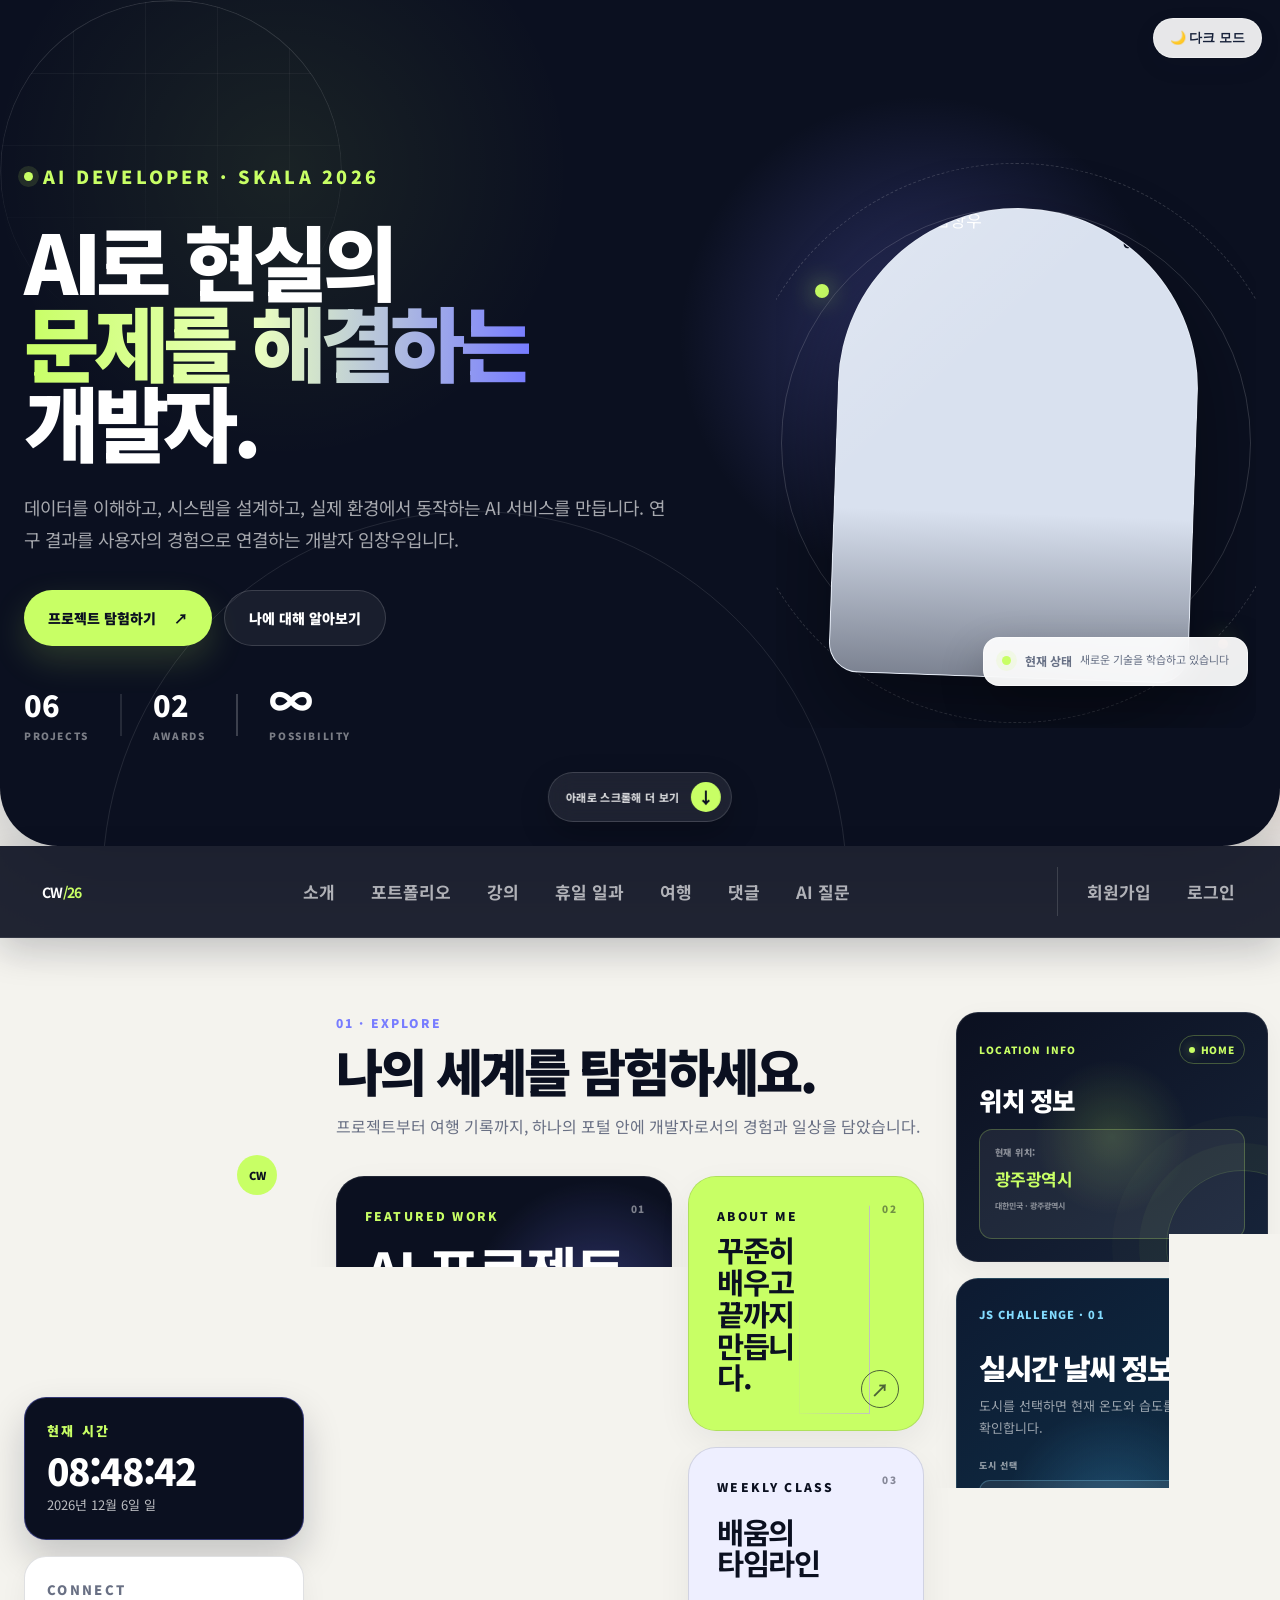
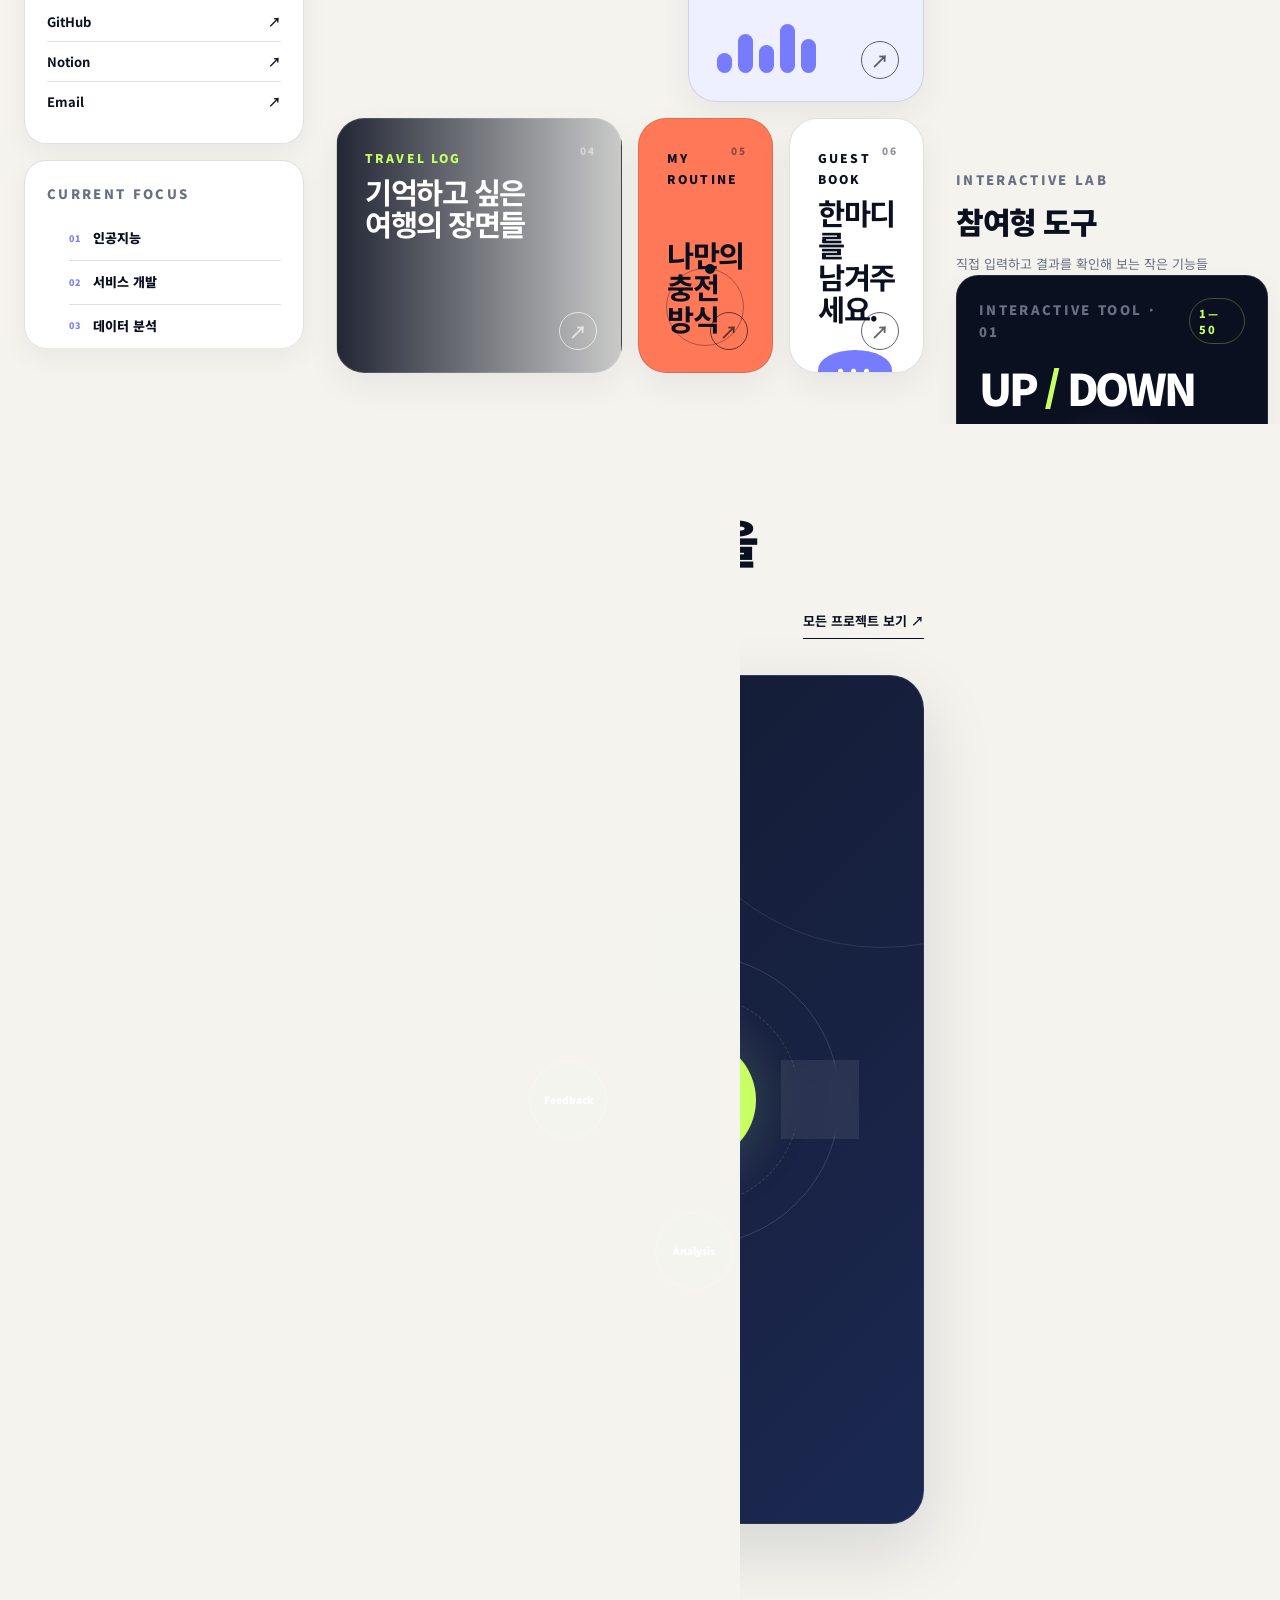
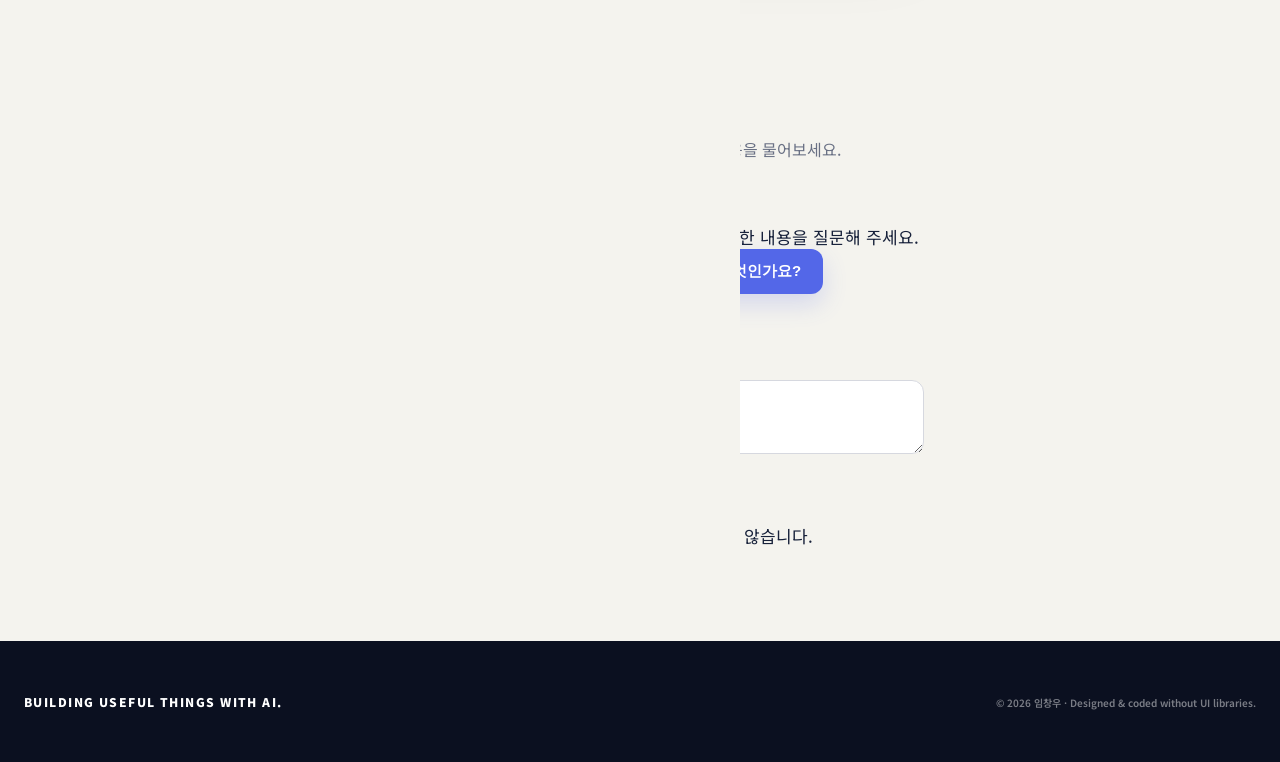
==== commit fdf20280: "시간 수정" ====
--- a/index.html
+++ b/index.html
@@ -9,7 +9,7 @@
 
     <meta
         name="description"
-        content="AI와 소프트웨어 기술로 현실의 문제를 해결하는 개발자 임창우의 개인 포털"
+        content="AI와 소프트웨어 기술로 현실의 문제를 해결하는 개발자 임창우님의 개인 포털"
     >
 
     <title>임창우 | AI Developer Portal</title>
@@ -126,6 +126,7 @@
           <a href="myHoliday.html">휴일 일과</a>
             <a href="myTrip.html">여행</a>
             <a href="comments.html">댓글</a>
+            <a href="#aiGuide">AI 질문</a>
         </div>
 
         <div class="auth-menu">
@@ -167,7 +168,7 @@
             </section>
 
             <section class="live-card" data-reveal>
-                <p class="section-label">LOCAL TIME · DEVICE</p>
+                <p class="section-label">현재 시간</p>
                 <time id="missionClock" datetime="">--:--:--</time>
                 <p id="missionDate">대한민국 광주광역시</p>
             </section>
@@ -357,6 +358,62 @@
                         <div class="agent-node agent-feedback">Feedback</div>
                     </div>
                 </article>
+            </section>
+
+            <section
+                class="mission-section ai-guide-section"
+                id="aiGuide"
+                data-reveal
+            >
+                <div class="mission-section-heading">
+                    <p class="section-label">03 · AI GUIDE</p>
+                    <h2>AI에게 질문하세요.</h2>
+                    <p>
+                        임창우님의 프로필과 프로젝트, 이 페이지에 대해
+                        궁금한 내용을 물어보세요.
+                    </p>
+                </div>
+
+                <div class="ai-guide-card" data-spotlight>
+                    <div class="ai-guide-status">
+                        <span aria-hidden="true"></span>
+                        FREE LLM · QWEN
+                    </div>
+
+                    <div
+                        class="ai-guide-messages"
+                        id="aiGuideMessages"
+                        aria-live="polite"
+                    >
+                        <div class="ai-message ai-message-assistant">안녕하세요. 임창우님의 활동과 이 웹사이트에 대해 궁금한 내용을 질문해 주세요.</div>
+                    </div>
+
+                    <div class="ai-guide-suggestions" aria-label="추천 질문">
+                        <button type="button">주요 프로젝트를 알려줘</button>
+                        <button type="button">사용할 수 있는 기술은 무엇인가요?</button>
+                        <button type="button">어떤 사람인지 소개해 줘</button>
+                    </div>
+
+                    <form class="ai-guide-form" id="aiGuideForm">
+                        <label class="sr-only" for="aiGuideQuestion">
+                            AI에게 질문하기
+                        </label>
+                        <textarea
+                            id="aiGuideQuestion"
+                            maxlength="300"
+                            rows="2"
+                            placeholder="임창우님이나 페이지에 대해 질문해 보세요."
+                            required
+                        ></textarea>
+                        <button type="submit" id="aiGuideSubmit">
+                            질문하기 <span aria-hidden="true">↗</span>
+                        </button>
+                    </form>
+
+                    <p class="ai-guide-note">
+                        사이트에 공개된 정보만 답변하며, 없는 내용은 추측하지 않습니다.
+                    </p>
+                </div>
             </section>
         </main>
 
@@ -491,13 +548,20 @@
                 </p>
             </section>
 
-            <section
-                class="updown-card"
-                data-reveal
-                data-spotlight
-            >
+            <div class="interactive-lab" data-reveal>
+                <header class="interactive-lab-heading">
+                    <p class="section-label">INTERACTIVE LAB</p>
+                    <h2>참여형 도구</h2>
+                    <p>직접 입력하고 결과를 확인해 보는 작은 기능들</p>
+                </header>
+
+                <section
+                    class="updown-card"
+                    data-reveal
+                    data-spotlight
+                >
                 <div class="updown-card-heading">
-                    <p class="section-label">JS CHALLENGE · 02</p>
+                    <p class="section-label">INTERACTIVE TOOL · 01</p>
                     <span>1—50</span>
                 </div>
 
@@ -566,15 +630,15 @@
                 <p class="updown-storage-note">
                     DEVICE RECORD · 이 브라우저에 자동 저장
                 </p>
-            </section>
-
-            <section
-                class="grade-card"
-                data-reveal
-                data-spotlight
-            >
+                </section>
+
+                <section
+                    class="grade-card"
+                    data-reveal
+                    data-spotlight
+                >
                 <div class="grade-card-heading">
-                    <p class="section-label">JS CHALLENGE · 03</p>
+                    <p class="section-label">INTERACTIVE TOOL · 02</p>
                     <span>3 SUBJECTS</span>
                 </div>
 
@@ -622,22 +686,22 @@
                 >
                     READY · SCORE RANGE 0—100
                 </p>
-            </section>
-
-            <section
-                class="bag-card"
-                data-reveal
-                data-spotlight
-            >
+                </section>
+
+                <section
+                    class="bag-card"
+                    data-reveal
+                    data-spotlight
+                >
                 <div class="bag-card-heading">
-                    <p class="section-label">JS CHALLENGE · 04</p>
+                    <p class="section-label">INTERACTIVE TOOL · 03</p>
                     <span>BAG</span>
                 </div>
 
                 <h2>임창우님의 가방</h2>
 
                 <p class="bag-description">
-                    임창우 님의 가방 속 물품을 소개합니다.
+                    임창우님의 가방 속 물품을 소개합니다.
                 </p>
 
                 <div
@@ -744,7 +808,8 @@
                 >
                     READY · PERSONAL INVENTORY
                 </p>
-            </section>
+                </section>
+            </div>
 
         </aside>
     </div>
@@ -759,6 +824,7 @@
     <script type="module" src="js/auth-menu.js"></script>
     <script type="module" src="js/theme.js"></script>
     <script src="js/showcase.js" defer></script>
+    <script src="js/ai-guide.js" defer></script>
     <script src="script/upDown.js" defer></script>
     <script src="script/grade.js" defer></script>
     <script type="module" src="script/bag.js"></script>
--- a/css/showcase.css
+++ b/css/showcase.css
@@ -2424,7 +2424,9 @@
 
 .showcase-portfolio .portfolio-hero h1 span {
     display: block;
+    margin-top: 0.18em;
     font-size: 0.9em;
+    line-height: 1.02;
     white-space: nowrap;
     color: transparent;
     background: linear-gradient(90deg, var(--mission-lime), var(--mission-violet));
